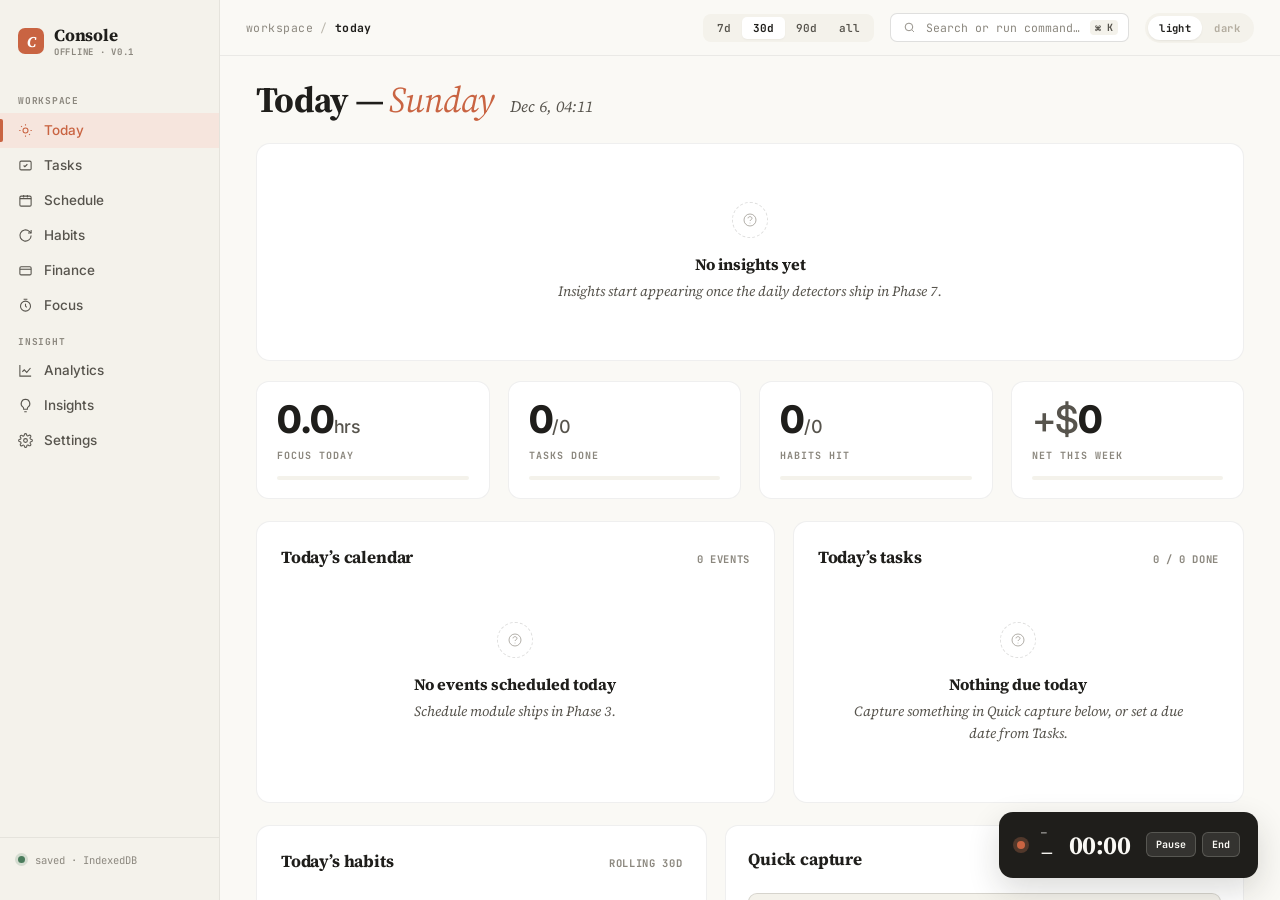
==== index.html @ 4c343591 "Initial commit" ====
<!DOCTYPE html>
<html lang="en" data-theme="light">
<head>
<meta charset="UTF-8" />
<meta name="viewport" content="width=device-width, initial-scale=1.0" />
<title>Console</title>
<link rel="preconnect" href="https://fonts.googleapis.com">
<link rel="preconnect" href="https://fonts.gstatic.com" crossorigin>
<link href="https://fonts.googleapis.com/css2?family=Source+Serif+4:opsz,wght@8..60,400;8..60,500;8..60,700&family=Inter:wght@400;500;600;700;800&family=JetBrains+Mono:wght@500;700&display=swap" rel="stylesheet">
<!-- tokens -> base -> components: fixed load order, source of truth for all styling. See docs/Console_Workflow.md. -->
<link rel="stylesheet" href="css/tokens.css">
<link rel="stylesheet" href="css/base.css">
<link rel="stylesheet" href="css/components.css">
</head>
<body>

<div class="app">

  <!-- ================== SIDEBAR ================== -->
  <!-- Markup reused verbatim from prototypes/console_today_prototype.html, plus data-route
       attributes for the router. Nothing here should be redrawn from description. -->
  <aside class="sidebar">
    <div class="brand">
      <div class="brand-mark">C</div>
      <div>
        <div class="brand-name">Console</div>
        <div class="brand-meta">offline · v0.1</div>
      </div>
    </div>

    <div class="nav-group-label">Workspace</div>
    <div class="nav-item" data-route="today">
      <svg viewBox="0 0 24 24" fill="none" stroke="currentColor"><circle cx="12" cy="12" r="4"/><path d="M12 2v2M12 20v2M4.93 4.93l1.41 1.41M17.66 17.66l1.41 1.41M2 12h2M20 12h2"/></svg>
      Today <span class="nav-count">0</span>
    </div>
    <div class="nav-item" data-route="tasks">
      <svg viewBox="0 0 24 24" fill="none" stroke="currentColor"><rect x="3" y="5" width="18" height="14" rx="2"/><path d="m9 12 2 2 4-4"/></svg>
      Tasks <span class="nav-count">0</span>
    </div>
    <div class="nav-item" data-route="schedule">
      <svg viewBox="0 0 24 24" fill="none" stroke="currentColor"><rect x="3" y="5" width="18" height="16" rx="2"/><path d="M3 9h18M9 3v4M15 3v4"/></svg>
      Schedule <span class="nav-count">0</span>
    </div>
    <div class="nav-item" data-route="habits">
      <svg viewBox="0 0 24 24" fill="none" stroke="currentColor"><path d="M21 12a9 9 0 1 1-3-6.7L21 8"/><path d="M21 3v5h-5"/></svg>
      Habits <span class="nav-count">0</span>
    </div>
    <div class="nav-item" data-route="finance">
      <svg viewBox="0 0 24 24" fill="none" stroke="currentColor"><rect x="3" y="6" width="18" height="13" rx="2"/><path d="M3 10h18"/></svg>
      Finance
    </div>
    <div class="nav-item" data-route="focus">
      <svg viewBox="0 0 24 24" fill="none" stroke="currentColor"><circle cx="12" cy="13" r="8"/><path d="M12 9v4l2 2M9 2h6"/></svg>
      Focus
    </div>

    <div class="nav-group-label">Insight</div>
    <div class="nav-item" data-route="analytics">
      <svg viewBox="0 0 24 24" fill="none" stroke="currentColor"><path d="M3 3v18h18"/><path d="M7 14l3-3 4 4 6-7"/></svg>
      Analytics
    </div>
    <div class="nav-item" data-route="insights">
      <svg viewBox="0 0 24 24" fill="none" stroke="currentColor"><path d="M9 18h6M10 22h4M12 2a7 7 0 0 0-4 12.7c.6.5 1 1.3 1 2.1V18h6v-1.2c0-.8.4-1.6 1-2.1A7 7 0 0 0 12 2z"/></svg>
      Insights <span class="nav-count">0</span>
    </div>
    <div class="nav-item" data-route="settings">
      <svg viewBox="0 0 24 24" fill="none" stroke="currentColor"><circle cx="12" cy="12" r="3"/><path d="M19.4 15a1.6 1.6 0 0 0 .3 1.8l.1.1a2 2 0 1 1-2.8 2.8l-.1-.1a1.6 1.6 0 0 0-1.8-.3 1.6 1.6 0 0 0-1 1.5V21a2 2 0 1 1-4 0v-.1a1.6 1.6 0 0 0-1-1.5 1.6 1.6 0 0 0-1.8.3l-.1.1a2 2 0 1 1-2.8-2.8l.1-.1a1.6 1.6 0 0 0 .3-1.8 1.6 1.6 0 0 0-1.5-1H3a2 2 0 1 1 0-4h.1a1.6 1.6 0 0 0 1.5-1 1.6 1.6 0 0 0-.3-1.8l-.1-.1a2 2 0 1 1 2.8-2.8l.1.1a1.6 1.6 0 0 0 1.8.3h.1a1.6 1.6 0 0 0 1-1.5V3a2 2 0 1 1 4 0v.1a1.6 1.6 0 0 0 1 1.5h.1a1.6 1.6 0 0 0 1.8-.3l.1-.1a2 2 0 1 1 2.8 2.8l-.1.1a1.6 1.6 0 0 0-.3 1.8v.1a1.6 1.6 0 0 0 1.5 1H21a2 2 0 1 1 0 4h-.1a1.6 1.6 0 0 0-1.5 1z"/></svg>
      Settings
    </div>

    <div class="sidebar-footer">
      <span class="ondisk"></span>
      <span>saved · IndexedDB</span>
    </div>
  </aside>

  <!-- ================== MAIN ================== -->
  <main class="main">

    <!-- topbar -->
    <div class="topbar">
      <div class="breadcrumb">
        workspace<span class="sep">/</span><span class="here">today</span>
      </div>
      <div class="topbar-spacer"></div>
      <div class="segmented">
        <button>7d</button>
        <button class="active">30d</button>
        <button>90d</button>
        <button>all</button>
      </div>
      <button class="cmd-trigger">
        <svg viewBox="0 0 24 24" fill="none" stroke="currentColor"><circle cx="11" cy="11" r="7"/><path d="m20 20-3-3"/></svg>
        <span>Search or run command…</span>
        <span class="kbd">⌘ K</span>
      </button>
      <div class="theme-toggle" id="ttoggle">
        <button class="active" data-theme="light">light</button>
        <button data-theme="dark">dark</button>
      </div>
    </div>

    <!-- content: each module's init(container) renders into #app-content -->
    <div class="content">
      <div class="content-inner" id="app-content"></div>
    </div>
  </main>

  <!-- FLOATING ACTIVE TIMER — container always present, hidden until a real focus session
       exists (Phase 6). See phase_1_foundation.md. -->
  <div class="floating-timer" id="floating-timer" hidden>
    <div class="ftindicator"></div>
    <div class="ftcontent">
      <div class="ftmode">—</div>
      <div class="fttitle">—</div>
    </div>
    <div class="fttime">00:00</div>
    <div class="ftctrls">
      <button>Pause</button>
      <button>End</button>
    </div>
  </div>

  <!-- COMMAND PALETTE OVERLAY — not in any prototype (only the static .cmd-trigger button was
       shown); .palette-overlay/.palette markup and behavior built fresh for Phase 1. -->
  <div class="palette-overlay" id="cmd-overlay" hidden>
    <div class="palette">
      <div class="pinput">
        <span class="prompt">›</span>
        <input type="text" id="cmd-input" placeholder="Search or run a command…" autocomplete="off">
      </div>
      <div class="pres" id="cmd-results"></div>
    </div>
  </div>

</div>

<!-- Classic scripts on purpose, not type="module" — ES module graphs are blocked by CORS
     under file:// in several browsers, and "opens from file://" is non-negotiable.
     Load order matters: lib/db first, then modules (which reference Console.lib and
     Console.db at init time, not at parse time, but keeping order consistent avoids surprises),
     then the shell singletons, then app.js last to boot everything. -->
<script src="js/db.js"></script>
<script src="js/lib/format.js"></script>
<script src="js/lib/capture.js"></script>
<script src="js/lib/stub-module.js"></script>
<script src="js/modules/today/index.js"></script>
<script src="js/modules/tasks/index.js"></script>
<script src="js/modules/schedule/index.js"></script>
<script src="js/modules/habits/index.js"></script>
<script src="js/modules/finance/index.js"></script>
<script src="js/modules/focus/index.js"></script>
<script src="js/modules/analytics/index.js"></script>
<script src="js/modules/insights/index.js"></script>
<script src="js/modules/settings/index.js"></script>
<script src="js/theme.js"></script>
<script src="js/router.js"></script>
<script src="js/palette.js"></script>
<script src="js/app.js"></script>
</body>
</html>
---- css/tokens.css ----
/* Console — tokens.css
   Design tokens: color, type. Extracted verbatim from console_design_library_final.html (lines 11-89).
   Source values verified byte-identical (modulo whitespace) across design library + all 5 prototypes. */

  :root {
    --paper: #FAF9F5;
    --paper-2: #F4F2EB;
    --card: #FFFFFF;
    --ink-1: #1F1E1B;
    --ink-2: #57544D;
    --ink-3: #8B877E;
    --ink-4: #BAB6AC;
    --line-1: rgba(31,30,27,0.07);
    --line-2: rgba(31,30,27,0.14);

    --accent: #C96442;
    --accent-dk: #A04E32;
    --accent-lt: #E5947A;
    --accent-soft: #F6E5DD;
    --accent-line: rgba(201,100,66,0.30);

    --accent-l1: rgba(201,100,66,0.20);
    --accent-l2: rgba(201,100,66,0.42);
    --accent-l3: rgba(201,100,66,0.68);
    --accent-l4: rgba(201,100,66,0.95);

    --teal: #4A7C5C;
    --teal-soft: #E1ECE3;
    --blue: #4A6FA5;
    --blue-soft: #DEE7F4;
    --amber: #B5740A;
    --amber-soft: #F8EBCC;
    --plum: #7A5C8C;
    --plum-soft: #EBE0F1;
    --rose: #B14D6B;
    --rose-soft: #F4DDE3;

    --success: #4A7C5C;
    --warning: #B5740A;
    --danger: #B14D3F;

    --display: 'Source Serif 4', Georgia, serif;
    --body: 'Inter', -apple-system, sans-serif;
    --mono: 'JetBrains Mono', monospace;
  }

  [data-theme="dark"] {
    --paper: #1A1714;
    --paper-2: #221E1A;
    --card: #25201C;
    --ink-1: #F2EDE3;
    --ink-2: #B3AC9F;
    --ink-3: #807A6F;
    --ink-4: #524C44;
    --line-1: rgba(242,237,227,0.06);
    --line-2: rgba(242,237,227,0.14);

    --accent: #E8825E;
    --accent-dk: #C96442;
    --accent-lt: #F4A98F;
    --accent-soft: rgba(232,130,94,0.14);
    --accent-line: rgba(232,130,94,0.32);

    --accent-l1: rgba(232,130,94,0.18);
    --accent-l2: rgba(232,130,94,0.38);
    --accent-l3: rgba(232,130,94,0.62);
    --accent-l4: rgba(232,130,94,0.92);

    --teal: #6FAE85;
    --teal-soft: rgba(111,174,133,0.14);
    --blue: #7A99CD;
    --blue-soft: rgba(122,153,205,0.14);
    --amber: #DC9430;
    --amber-soft: rgba(220,148,48,0.14);
    --plum: #A488B5;
    --plum-soft: rgba(164,136,181,0.14);
    --rose: #D17D95;
    --rose-soft: rgba(209,125,149,0.14);

    --success: #6FAE85;
    --warning: #DC9430;
    --danger: #D17D70;
  }
---- css/base.css ----
/* Console — base.css
   App shell chrome: reset, sidebar, topbar, content scroll region, floating timer, scrollbar.
   Extracted verbatim from console_today_prototype.html (Phase 1 / Foundation + Today dashboard prototype).
   Phase 2 (Tasks) checked whether the "page-head-row + view-tabs-row + metrics-row" header pattern
   flagged as unextracted after Phase 1 is actually shared, rather than assuming (the exact mistake
   this file's own history warns against — see Console_Workflow.md). Grepped all four prototypes
   that use it (Tasks/Schedule/Habits/Finance):
     - .page-head-row / .view-tabs-row / .metrics-row: present and equivalent in Tasks/Schedule/
       Habits (Tasks has one harmless extra `max-width: 100%` — a no-op, dropped here). Finance's
       prototype doesn't use this header pattern at all (different page-head treatment) — not
       extracted from it.
     - .kbd-hints: byte-identical across all FOUR (Tasks/Schedule/Habits/Finance). Genuinely shared.
     - .twopane-row: only in Tasks and Habits, NOT in Schedule or Finance — those two modules use a
       different content layout (calendar grid / panel layout, presumably). Extracted here anyway
       since it's still shared by 2 of 4 and is a generic layout primitive, not module-specific
       content — but don't assume Schedule/Finance will use it without checking their prototypes
       when their phases start. */

  /* RESET */
  * { box-sizing: border-box; margin: 0; padding: 0; }
  html, body { height: 100%; overflow: hidden; overflow: clip; scrollbar-width: none; }
  /* Belt-and-suspenders for the line above: every scrollable region in the app (`.content`,
     `.pane-body`, `.view-tabs-inner`) owns its own scroll, so the document itself should never
     scroll. `overflow: hidden` on body alone relies on the browser propagating it to the viewport,
     which isn't reliable across all Chromium builds/zoom levels — seen as a stray native scrollbar
     (just its up/down arrow buttons, no visible track) pinned to the top-right of the window.
     Fix has 3 layers now (first pass only had #2, and only on `html` — still leaked in Phase 2
     browser verification): 1) `overflow: clip` on html/body — unlike `hidden`, `clip` never
     establishes a scroll container in the first place, so there's nothing for the browser to draw
     a scrollbar for, even as a quirk. 2) `::-webkit-scrollbar { display: none }` on BOTH html and
     body (Chromium/WebKit belt-and-suspenders). 3) `scrollbar-width: none` on both (Firefox has no
     webkit pseudo-element, needs its own property or this leak reappears there). */
  html::-webkit-scrollbar, body::-webkit-scrollbar { display: none; }
  body {
    background: var(--paper);
    color: var(--ink-1);
    font-family: var(--body);
    font-size: 14.5px;
    line-height: 1.55;
    -webkit-font-smoothing: antialiased;
    transition: background 0.2s, color 0.2s;
    overflow: hidden;
    overflow: clip;
    scrollbar-width: none;
  }

  /* APP GRID */
  .app { display: grid; grid-template-columns: 220px 1fr; height: 100vh; }

  /* ============ SIDEBAR ============ */
  .sidebar { background: var(--paper-2); border-right: 1px solid var(--line-1); display: flex; flex-direction: column; padding: 18px 0; }
  .brand { padding: 4px 18px 22px; display: flex; align-items: center; gap: 10px; }
  .brand-mark { width: 26px; height: 26px; border-radius: 7px; background: var(--accent); display: grid; place-items: center; color: white; font-family: var(--display); font-style: italic; font-weight: 700; font-size: 15px; }
  .brand-name { font-family: var(--display); font-weight: 700; font-size: 17px; letter-spacing: -0.01em; }
  .brand-meta { font-family: var(--mono); font-size: 9px; text-transform: uppercase; letter-spacing: 0.08em; color: var(--ink-3); font-weight: 700; margin-top: -2px; }

  .nav-group-label { font-family: var(--mono); font-size: 9.5px; text-transform: uppercase; letter-spacing: 0.08em; color: var(--ink-3); font-weight: 700; padding: 12px 18px 4px; }
  .nav-item { display: flex; align-items: center; gap: 11px; padding: 7px 18px; cursor: pointer; color: var(--ink-2); font-size: 13.5px; font-weight: 500; position: relative; }
  .nav-item:hover { color: var(--ink-1); background: var(--line-1); }
  .nav-item.active { color: var(--accent); background: var(--accent-soft); }
  .nav-item.active::before { content: ""; position: absolute; left: 0; top: 6px; bottom: 6px; width: 3px; background: var(--accent); border-radius: 0 2px 2px 0; }
  .nav-item svg { width: 15px; height: 15px; stroke-width: 1.7; flex-shrink: 0; }
  .nav-item .nav-count { margin-left: auto; font-family: var(--mono); font-size: 10px; color: var(--ink-3); font-weight: 700; }
  .nav-item.active .nav-count { color: var(--accent); }

  .sidebar-footer { margin-top: auto; padding: 14px 18px; display: flex; align-items: center; gap: 10px; font-family: var(--mono); font-size: 10.5px; color: var(--ink-3); border-top: 1px solid var(--line-1); }
  .sidebar-footer .ondisk { width: 7px; height: 7px; border-radius: 50%; background: var(--success); box-shadow: 0 0 0 3px rgba(74,124,92,0.18); }

  /* ============ TOPBAR + MAIN ============ */
  .main { display: flex; flex-direction: column; overflow: hidden; }
  .topbar { height: 56px; border-bottom: 1px solid var(--line-1); display: flex; align-items: center; padding: 0 26px; gap: 16px; flex-shrink: 0; }
  .breadcrumb { font-family: var(--mono); font-size: 11.5px; color: var(--ink-3); letter-spacing: 0.04em; }
  .breadcrumb .sep { color: var(--ink-4); margin: 0 7px; }
  .breadcrumb .here { color: var(--ink-1); font-weight: 700; }
  .topbar-spacer { flex: 1; }

  .segmented { display: inline-flex; background: var(--paper-2); border-radius: 8px; padding: 3px; }
  .segmented button { background: transparent; border: none; padding: 4px 11px; font-family: var(--mono); font-size: 11px; color: var(--ink-2); cursor: pointer; border-radius: 5px; font-weight: 600; }
  .segmented button.active { background: var(--card); color: var(--ink-1); font-weight: 700; box-shadow: 0 1px 2px rgba(0,0,0,0.04); }

  .cmd-trigger { display: flex; align-items: center; gap: 10px; padding: 6px 10px 6px 12px; border: 1px solid var(--line-2); border-radius: 7px; font-family: var(--mono); font-size: 11.5px; color: var(--ink-3); cursor: pointer; background: var(--card); min-width: 230px; }
  .cmd-trigger:hover { border-color: var(--ink-3); }
  .cmd-trigger .kbd { background: var(--paper-2); padding: 1px 5px; border-radius: 4px; font-size: 10px; color: var(--ink-2); font-weight: 700; margin-left: auto; }
  .cmd-trigger svg { width: 13px; height: 13px; stroke-width: 1.7; color: var(--ink-3); }

  .theme-toggle { display: inline-flex; gap: 1px; background: var(--paper-2); padding: 3px; border-radius: 999px; }
  .theme-toggle button { background: transparent; border: none; padding: 5px 11px; font-family: var(--mono); font-size: 10.5px; color: var(--ink-2); cursor: pointer; border-radius: 999px; font-weight: 700; text-transform: lowercase; letter-spacing: 0.04em; }
  .theme-toggle button.active { background: var(--card); color: var(--ink-1); box-shadow: 0 1px 2px rgba(0,0,0,0.06); }

  /* ============ CONTENT SCROLL ============ */
  .content { flex: 1; overflow-y: auto; padding: 26px 36px 100px; }
  .content-inner { max-width: 1180px; margin: 0 auto; }

  /* ============ FLOATING TIMER ============ */
  @keyframes pulse { 0%, 100% { opacity: 1; } 50% { opacity: 0.5; } }
  .floating-timer { position: fixed; bottom: 22px; right: 22px; background: var(--ink-1); color: var(--paper); border-radius: 14px; padding: 14px 18px; box-shadow: 0 12px 32px rgba(31,30,27,0.16); display: flex; align-items: center; gap: 16px; z-index: 100; }
  [data-theme="dark"] .floating-timer { background: var(--card); border: 1px solid var(--line-2); box-shadow: 0 12px 32px rgba(0,0,0,0.4); color: var(--ink-1); }
  .floating-timer .ftindicator { width: 8px; height: 8px; background: var(--accent); border-radius: 50%; box-shadow: 0 0 0 4px rgba(232,130,94,0.25); animation: pulse 1.8s infinite; }
  .floating-timer .ftcontent .ftmode { font-family: var(--mono); font-size: 9.5px; text-transform: uppercase; letter-spacing: 0.08em; opacity: 0.65; font-weight: 700; }
  .floating-timer .ftcontent .fttitle { font-family: var(--display); font-weight: 700; font-size: 14px; margin-top: 2px; }
  .floating-timer .fttime { font-family: var(--display); font-weight: 700; font-size: 26px; font-variant-numeric: tabular-nums; letter-spacing: -0.02em; line-height: 1; }
  .floating-timer .ftctrls { display: flex; gap: 6px; }
  .floating-timer .ftctrls button { background: rgba(244,242,235,0.10); border: 1px solid rgba(244,242,235,0.18); color: inherit; padding: 5px 9px; border-radius: 6px; cursor: pointer; font-family: var(--mono); font-size: 10px; font-weight: 700; }
  [data-theme="dark"] .floating-timer .ftctrls button { background: var(--paper-2); border-color: var(--line-2); }
  .floating-timer .ftctrls button:hover { background: rgba(244,242,235,0.18); }

  /* ============ SCROLLBAR ============ */
  .content::-webkit-scrollbar { width: 10px; }
  .content::-webkit-scrollbar-track { background: transparent; }
  .content::-webkit-scrollbar-thumb { background: var(--line-2); border-radius: 5px; border: 2px solid var(--paper); }
  .content::-webkit-scrollbar-thumb:hover { background: var(--ink-4); }

  /* RESPONSIVE SHELL */
  @media (max-width: 720px) {
    .app { grid-template-columns: 1fr; }
    .sidebar { display: none; }
  }

  /* ============ TABBED MODULE LAYOUT (Phase 2) ============
     Today's dashboard renders inside .content/.content-inner (padding + max-width centering owned
     by the shell) and the whole region scrolls as one tall page. Tasks/Schedule/Habits/Finance
     instead bring their own full-bleed row structure — each of page-head-row/view-tabs-row/
     metrics-row/twopane-row centers itself to 1180px and owns its own horizontal padding, and only
     .twopane-row's inner .pane-body scrolls (everything else — tabs, metrics, capture bar — stays
     fixed while the list/detail pane scrolls internally). Nesting that inside the already-padded,
     already-scrolling .content/.content-inner would double the padding/max-width and produce two
     nested scrollbars. Rather than restructure index.html per module, router.js toggles a `.flush`
     class on both elements when the active module declares `layout: 'flush'` (see router.js and
     js/modules/tasks/index.js). Today and every stub module leave `layout` unset, so this never
     applies to them — zero risk to the already-verified Phase 1 rendering path. */
  .content.flush { padding: 0; overflow: hidden; display: flex; flex-direction: column; }
  .content.flush .content-inner { max-width: none; margin: 0; display: flex; flex-direction: column; flex: 1; min-height: 0; }

  /* ============ PAGE HEAD ROW (Tasks/Schedule/Habits) ============ */
  .page-head-row { padding: 22px 36px 0; }
  .page-head-row .inner { max-width: 1180px; margin: 0 auto; display: flex; align-items: baseline; gap: 16px; }
  .page-sub { font-family: var(--display); font-style: italic; font-size: 14px; color: var(--ink-2); }
  .page-actions { margin-left: auto; display: flex; gap: 8px; }
  .btn-mini { background: var(--card); border: 1px solid var(--line-2); padding: 6px 12px; border-radius: 7px; font-family: var(--mono); font-size: 11px; font-weight: 700; text-transform: uppercase; letter-spacing: 0.04em; color: var(--ink-2); cursor: pointer; display: inline-flex; align-items: center; gap: 5px; }
  .btn-mini:hover { background: var(--paper-2); color: var(--ink-1); }
  .btn-mini.primary { background: var(--accent); border-color: var(--accent); color: white; }
  .btn-mini.primary:hover { background: var(--accent-dk); }
  .btn-mini svg { width: 12px; height: 12px; stroke-width: 2; }

  /* ============ VIEW TABS ROW (Tasks/Schedule/Habits) ============ */
  .view-tabs-row { padding: 18px 36px 0; }
  .view-tabs-inner { max-width: 1180px; margin: 0 auto; border-bottom: 1px solid var(--line-1); display: flex; gap: 0; overflow-x: auto; }
  .vtab { padding: 10px 14px; font-family: var(--mono); font-size: 11.5px; color: var(--ink-3); cursor: pointer; border-bottom: 2px solid transparent; margin-bottom: -1px; font-weight: 700; letter-spacing: 0.04em; text-transform: lowercase; white-space: nowrap; display: inline-flex; align-items: center; gap: 6px; }
  .vtab:hover { color: var(--ink-2); }
  .vtab.active { color: var(--accent); border-bottom-color: var(--accent); }
  .vtab .vcount { font-size: 10px; color: var(--ink-3); background: var(--paper-2); padding: 1px 6px; border-radius: 999px; font-weight: 700; }
  .vtab.active .vcount { color: var(--accent); background: var(--accent-soft); }
  .vtab-spacer { flex: 1; }
  .vtab-extra { display: inline-flex; align-items: center; gap: 8px; padding: 8px 0; }

  /* ============ METRICS ROW (Tasks/Schedule/Habits) ============ */
  .metrics-row { padding: 18px 36px 0; }
  .metrics-inner { max-width: 1180px; margin: 0 auto; display: grid; grid-template-columns: repeat(4, 1fr); gap: 14px; }
  .metric { background: var(--card); border: 1px solid var(--line-1); border-radius: 11px; padding: 12px 16px; }
  .metric .mnum { font-family: var(--body); font-weight: 800; font-size: 24px; letter-spacing: -0.03em; line-height: 1; font-variant-numeric: tabular-nums; }
  .metric .mnum .munit { font-size: 13px; color: var(--ink-2); font-weight: 500; margin-left: 2px; }
  .metric .mlbl { font-family: var(--mono); font-size: 9.5px; color: var(--ink-3); text-transform: uppercase; letter-spacing: 0.08em; font-weight: 700; margin-top: 6px; display: flex; align-items: center; justify-content: space-between; }
  .metric .mtrend { font-size: 9.5px; color: var(--success); font-weight: 700; }
  .metric .mtrend.warn { color: var(--amber); }
  .metric .mtrend.down { color: var(--ink-3); }

  /* ============ TWO-PANE ROW (Tasks/Habits — not Schedule/Finance, checked, see note above) ============ */
  .twopane-row { padding: 18px 36px 70px; flex: 1; overflow: hidden; min-height: 0; }
  .twopane-inner { max-width: 1180px; margin: 0 auto; display: grid; grid-template-columns: 1.4fr 1fr; gap: 18px; height: 100%; }
  .pane { background: var(--card); border: 1px solid var(--line-1); border-radius: 13px; overflow: hidden; display: flex; flex-direction: column; }
  .pane-head { display: flex; align-items: center; gap: 10px; padding: 12px 18px; border-bottom: 1px solid var(--line-1); flex-shrink: 0; }
  .pane-title { font-family: var(--display); font-weight: 700; font-size: 14px; }
  .pane-meta { font-family: var(--mono); font-size: 10.5px; color: var(--ink-3); margin-left: auto; }
  .pane-body { flex: 1; overflow-y: auto; }
  .pane-body::-webkit-scrollbar { width: 9px; height: 9px; }
  .pane-body::-webkit-scrollbar-track { background: transparent; }
  .pane-body::-webkit-scrollbar-thumb { background: var(--line-2); border-radius: 5px; }
  .pane-body::-webkit-scrollbar-thumb:hover { background: var(--ink-4); }

  /* ============ KEYBOARD HINTS BAR (Tasks/Schedule/Habits/Finance — byte-identical in all 4) ============ */
  .kbd-hints { position: fixed; bottom: 0; left: 220px; right: 0; height: 32px; background: var(--paper-2); border-top: 1px solid var(--line-1); display: flex; align-items: center; padding: 0 24px; gap: 18px; font-family: var(--mono); font-size: 10.5px; color: var(--ink-3); z-index: 50; }
  .kbd-hints .khint { display: inline-flex; align-items: center; gap: 5px; }
  .kbd-hints .khint .kbd { background: var(--card); border: 1px solid var(--line-2); padding: 1px 6px; border-radius: 4px; font-size: 10px; color: var(--ink-2); font-weight: 700; }
  .kbd-hints .khint .klbl { color: var(--ink-2); }

  @media (max-width: 1024px) {
    .metrics-inner { grid-template-columns: repeat(2, 1fr); }
    .twopane-inner { grid-template-columns: 1fr; }
  }
---- css/components.css ----
/* Console — components.css
   Every reusable component. Extracted verbatim in two passes:
   1) console_design_library_final.html lines 201-553 (canonical component library)
   2) console_today_prototype.html Today-dashboard-specific components not in the library
      (insight card, hero stats strip, two-col grid, calendar/task/habit lists, quick capture,
      upcoming week, money snapshot, waiting-for, suggested focus, non-tabbed page head).
   Missing a component during a later phase? Add it here — never inline. */

  /* ============================================================
     FROM DESIGN LIBRARY
     ============================================================ */
  /* CARDS */
  .card { background: var(--card); border: 1px solid var(--line-1); border-radius: 14px; padding: 22px 24px; }
  .card-l { border-radius: 16px; padding: 26px 28px; }
  .card.accent-top { border-top: 4px solid var(--accent); }
  .card.accent-top.teal { border-top-color: var(--teal); }
  .card.accent-top.blue { border-top-color: var(--blue); }
  .card.accent-top.amber { border-top-color: var(--amber); }
  .card.accent-top.plum { border-top-color: var(--plum); }
  .card.accent-top.rose { border-top-color: var(--rose); }
  .card-inverted { background: var(--ink-1); color: var(--paper); border: none; }
  [data-theme="dark"] .card-inverted { background: var(--paper-2); color: var(--ink-1); }
  /* card-head/title/sub: from Today prototype, not in the design library's card demo.
     NOTE: Today's own .card use 13px radius / 20px 22px padding, slightly under this file's
     14px / 22px 24px (design library "final" values). Using the design library's values here
     as canonical for the rebuild; if a screen must match the old Today prototype pixel-for-pixel,
     flag it — don't silently patch just this one card back to the old numbers. */
  .card .card-head { display: flex; align-items: baseline; justify-content: space-between; margin-bottom: 16px; }
  .card .card-title { font-family: var(--display); font-weight: 700; font-size: 17px; letter-spacing: -0.01em; }
  .card .card-sub { font-family: var(--mono); font-size: 10.5px; color: var(--ink-3); text-transform: uppercase; letter-spacing: 0.06em; font-weight: 700; }

  /* HERO STAT (Inter 800) */
  .hero-stat-block { display: flex; gap: 40px; flex-wrap: wrap; }
  .hero-stat .num {
    font-family: var(--body);
    font-weight: 800;
    font-size: 52px;
    line-height: 1;
    letter-spacing: -0.035em;
    color: var(--ink-1);
    font-variant-numeric: tabular-nums;
  }
  .hero-stat .num .dollar { color: var(--ink-2); font-weight: 500; }
  .hero-stat .lbl-row { margin-top: 10px; display: flex; align-items: center; gap: 10px; }
  .hero-stat .lbl { font-family: var(--mono); font-size: 10.5px; color: var(--ink-3); letter-spacing: 0.12em; text-transform: uppercase; font-weight: 700; }
  .hero-stat .delta { font-family: var(--body); font-size: 12px; color: var(--accent); font-weight: 600; display: inline-flex; align-items: center; gap: 2px; }
  .hero-stat .delta .arr { font-weight: 700; font-size: 10px; }

  /* ANNOTATED STAT (serif italic) */
  .annot-stat { background: var(--card); border: 1px solid var(--line-1); border-radius: 12px; padding: 18px 20px; }
  .annot-stat .label { font-family: var(--mono); font-size: 10.5px; color: var(--ink-3); text-transform: uppercase; letter-spacing: 0.06em; margin-bottom: 8px; font-weight: 700; }
  .annot-stat .val { font-family: var(--display); font-weight: 700; font-size: 36px; line-height: 1; letter-spacing: -0.02em; }
  .annot-stat .val .unit { font-family: var(--body); font-size: 16px; color: var(--ink-3); font-weight: 500; margin-left: 4px; }
  .annot-stat .annot { font-family: var(--display); font-style: italic; font-size: 13.5px; color: var(--ink-2); margin-top: 8px; line-height: 1.4; }
  .annot-stat .annot .pos { color: var(--success); font-style: normal; font-weight: 600; }
  .annot-stat .annot .neg { color: var(--warning); font-style: normal; font-weight: 600; }

  /* BUTTONS */
  .btn { display: inline-flex; align-items: center; gap: 7px; font-family: var(--body); font-size: 14px; font-weight: 500; padding: 8px 16px; border-radius: 9px; border: 1px solid transparent; cursor: pointer; background: transparent; transition: background 0.15s, border-color 0.15s; }
  .btn.primary { background: var(--ink-1); color: var(--paper); }
  .btn.primary:hover { background: var(--ink-2); }
  .btn.accent { background: var(--accent); color: white; }
  .btn.accent:hover { background: var(--accent-dk); }
  .btn.secondary { background: var(--card); border-color: var(--line-2); color: var(--ink-1); }
  .btn.secondary:hover { background: var(--paper-2); }
  .btn.ghost { color: var(--ink-1); }
  .btn.ghost:hover { background: var(--paper-2); }
  .btn.danger { background: transparent; color: var(--danger); border-color: rgba(177,77,63,0.30); }
  .btn.danger:hover { background: rgba(177,77,63,0.06); }
  .btn.sm { padding: 5px 11px; font-size: 12.5px; border-radius: 7px; }
  .btn.lg { padding: 11px 22px; font-size: 15px; border-radius: 10px; }
  .icon-btn { width: 32px; height: 32px; padding: 0; border-radius: 8px; display: grid; place-items: center; background: transparent; border: 1px solid var(--line-2); color: var(--ink-2); cursor: pointer; }
  .icon-btn:hover { background: var(--paper-2); color: var(--ink-1); }
  .icon-btn svg { width: 16px; height: 16px; stroke-width: 1.7; }

  /* FORM CONTROLS */
  .input { background: var(--card); border: 1px solid var(--line-2); border-radius: 8px; padding: 8px 12px; font-family: var(--body); font-size: 14px; color: var(--ink-1); outline: none; transition: border-color 0.15s, box-shadow 0.15s; width: 100%; }
  .input:focus { border-color: var(--accent); box-shadow: 0 0 0 3px var(--accent-soft); }
  .input::placeholder { color: var(--ink-3); }
  textarea.input { resize: vertical; min-height: 70px; font-family: var(--body); }

  .toggle { position: relative; display: inline-block; width: 38px; height: 22px; }
  .toggle input { display: none; }
  .toggle .track { position: absolute; inset: 0; background: var(--line-2); border-radius: 12px; transition: background 0.18s; }
  .toggle .thumb { position: absolute; top: 2px; left: 2px; width: 18px; height: 18px; background: white; border-radius: 50%; transition: transform 0.18s; box-shadow: 0 1px 2px rgba(0,0,0,0.15); }
  .toggle input:checked + .track { background: var(--accent); }
  .toggle input:checked + .track + .thumb { transform: translateX(16px); }

  .slider { -webkit-appearance: none; appearance: none; width: 220px; height: 4px; background: var(--line-2); border-radius: 2px; outline: none; }
  .slider::-webkit-slider-thumb { -webkit-appearance: none; width: 16px; height: 16px; border-radius: 50%; background: var(--accent); cursor: pointer; }
  .slider::-moz-range-thumb { width: 16px; height: 16px; border-radius: 50%; background: var(--accent); cursor: pointer; border: none; }

  .check, .radio { width: 18px; height: 18px; border: 1.5px solid var(--line-2); border-radius: 5px; display: inline-grid; place-items: center; cursor: pointer; background: var(--card); }
  .radio { border-radius: 50%; }
  .check.checked { background: var(--accent); border-color: var(--accent); }
  .check.checked::after { content: ""; width: 9px; height: 5px; border-left: 1.5px solid white; border-bottom: 1.5px solid white; transform: rotate(-45deg); margin-top: -3px; }
  .radio.checked { border-color: var(--accent); }
  .radio.checked::after { content: ""; width: 8px; height: 8px; background: var(--accent); border-radius: 50%; }

  /* PILL SEGMENTED CONTROL */
  .pill-segment { display: inline-flex; gap: 6px; }
  .pill-segment button { background: transparent; border: 1px solid var(--line-2); color: var(--ink-2); padding: 8px 18px; border-radius: 999px; font-family: var(--body); font-size: 12px; font-weight: 700; letter-spacing: 0.08em; text-transform: uppercase; cursor: pointer; transition: background 0.15s, color 0.15s, border-color 0.15s; }
  .pill-segment button:hover { border-color: var(--ink-3); color: var(--ink-1); }
  .pill-segment button.active { background: transparent; border-color: var(--accent); color: var(--accent); box-shadow: 0 0 0 1px var(--accent) inset; }

  /* SEGMENTED (smaller, tabbed) — DROPPED HERE ON PURPOSE.
     The design library's generic .segmented (9px radius/13px padding/12px font) conflicts with
     the topbar .segmented actually shipped in every prototype (8px radius/11px padding/11px font,
     defined in base.css). base.css loads before this file, so keeping both would let this
     lower-fidelity version silently win the cascade. base.css's version is canonical — do not
     redefine .segmented here. */

  /* PILLS / BADGES */
  .pill { display: inline-flex; align-items: center; gap: 4px; font-family: var(--mono); font-size: 11px; font-weight: 700; padding: 4px 10px; border-radius: 999px; letter-spacing: 0.02em; }
  .pill.neutral { background: var(--paper-2); color: var(--ink-2); }
  .pill.accent { background: var(--accent-soft); color: var(--accent-dk); }
  .pill.teal { background: var(--teal-soft); color: var(--teal); }
  .pill.blue { background: var(--blue-soft); color: var(--blue); }
  .pill.amber { background: var(--amber-soft); color: var(--amber); }
  .pill.plum { background: var(--plum-soft); color: var(--plum); }
  .pill.success { background: var(--teal-soft); color: var(--teal); }
  .pill.warn { background: var(--amber-soft); color: var(--amber); }
  .pill.danger { background: var(--rose-soft); color: var(--danger); }
  .pill .dot { width: 6px; height: 6px; border-radius: 50%; background: currentColor; opacity: 0.8; }

  .priority { display: inline-flex; gap: 2px; align-items: center; }
  .priority .b { width: 3px; height: 12px; background: var(--line-2); border-radius: 1px; }
  .priority.high .b:nth-child(-n+3) { background: var(--accent); }
  .priority.med .b:nth-child(-n+2) { background: var(--amber); }
  .priority.low .b:nth-child(1) { background: var(--ink-3); }

  .status-dot { display: inline-block; width: 8px; height: 8px; border-radius: 50%; background: var(--ink-3); margin-right: 6px; vertical-align: 1px; }
  .status-dot.live { background: var(--success); box-shadow: 0 0 0 3px rgba(74,124,92,0.18); }
  .status-dot.warn { background: var(--warning); }
  .status-dot.err { background: var(--danger); }

  .chip { display: inline-flex; align-items: center; gap: 5px; background: var(--paper-2); border: 1px solid var(--line-1); padding: 4px 9px 4px 10px; border-radius: 6px; font-family: var(--mono); font-size: 11.5px; color: var(--ink-2); }
  .chip .close { width: 14px; height: 14px; border-radius: 3px; display: grid; place-items: center; cursor: pointer; color: var(--ink-3); }
  .chip .close:hover { background: rgba(31,30,27,0.08); color: var(--ink-1); }
  .chip.context { color: var(--blue); background: var(--blue-soft); border-color: var(--blue-soft); }
  .chip.project { color: var(--plum); background: var(--plum-soft); border-color: var(--plum-soft); }
  .chip.kbd { background: var(--card); border: 1px solid var(--line-2); padding: 1px 6px; color: var(--ink-2); font-family: var(--mono); font-size: 10.5px; border-radius: 4px; box-shadow: 0 1px 0 var(--line-2); }

  /* CALLOUTS */
  .callout { border-radius: 11px; padding: 16px 20px; border-left: 3px solid; }
  .callout.insight { background: var(--accent-soft); border-left-color: var(--accent); }
  .callout.info { background: var(--blue-soft); border-left-color: var(--blue); }
  .callout.success { background: var(--teal-soft); border-left-color: var(--teal); }
  .callout.warn { background: var(--amber-soft); border-left-color: var(--amber); }
  .callout.danger { background: var(--rose-soft); border-left-color: var(--danger); }
  .callout .label { font-family: var(--mono); font-size: 10.5px; text-transform: uppercase; letter-spacing: 0.06em; font-weight: 700; margin-bottom: 6px; display: flex; justify-content: space-between; }
  .callout.insight .label { color: var(--accent-dk); }
  .callout.info .label { color: var(--blue); }
  .callout.success .label { color: var(--teal); }
  .callout.warn .label { color: var(--amber); }
  .callout.danger .label { color: var(--danger); }
  .callout .ctext { font-size: 14.5px; line-height: 1.5; }
  .callout .ctext strong { font-weight: 600; }

  /* PROGRESS */
  .pbar { height: 8px; background: var(--paper-2); border-radius: 4px; overflow: hidden; }
  .pbar .fill { height: 100%; background: var(--accent); border-radius: 4px; }
  .pbar.lg { height: 12px; border-radius: 6px; }
  .pbar.sm { height: 5px; border-radius: 3px; }
  .pbar.teal .fill { background: var(--teal); }
  .pbar.blue .fill { background: var(--blue); }
  .pbar.amber .fill { background: var(--amber); }
  .pbar.gradient .fill {
    background: linear-gradient(90deg, var(--accent-lt), var(--accent), var(--accent-dk));
  }
  .pbar.segmented { display: flex; gap: 2px; background: transparent; }
  .pbar.segmented .seg { flex: 1; height: 8px; background: var(--paper-2); border-radius: 2px; }
  .pbar.segmented .seg.on { background: var(--accent); }
  .pbar.stacked { display: flex; }
  .pbar.stacked .seg { height: 100%; }
  .pbar.stacked .seg.s1 { background: var(--accent); }
  .pbar.stacked .seg.s2 { background: var(--teal); }
  .pbar.stacked .seg.s3 { background: var(--amber); }
  .pbar.stacked .seg.s4 { background: var(--plum); }

  .ring { --pct: 70; width: 80px; height: 80px; border-radius: 50%; background: conic-gradient(var(--accent) calc(var(--pct) * 1%), var(--paper-2) 0); position: relative; }
  .ring::after { content: ""; position: absolute; inset: 7px; background: var(--card); border-radius: 50%; }
  .ring .ring-val { position: absolute; inset: 0; display: grid; place-items: center; font-family: var(--display); font-weight: 700; font-size: 19px; z-index: 1; letter-spacing: -0.01em; }
  .ring.teal { background: conic-gradient(var(--teal) calc(var(--pct) * 1%), var(--paper-2) 0); }
  .ring.blue { background: conic-gradient(var(--blue) calc(var(--pct) * 1%), var(--paper-2) 0); }
  .ring.sm { width: 48px; height: 48px; }
  .ring.sm::after { inset: 5px; }
  .ring.sm .ring-val { font-size: 12px; }
  .ring.lg { width: 140px; height: 140px; }
  .ring.lg::after { inset: 12px; }
  .ring.lg .ring-val { font-size: 30px; }

  /* TABS / BREADCRUMB */
  .tabs { display: flex; gap: 26px; border-bottom: 1px solid var(--line-1); }
  .tab { padding: 11px 0; font-family: var(--mono); font-size: 12px; color: var(--ink-3); cursor: pointer; border-bottom: 2px solid transparent; margin-bottom: -1px; text-transform: lowercase; letter-spacing: 0.04em; font-weight: 700; }
  .tab:hover { color: var(--ink-2); }
  .tab.active { color: var(--ink-1); border-bottom-color: var(--accent); }
  /* .breadcrumb dropped here on purpose — the topbar's .breadcrumb (base.css) is canonical and
     loads first; this design-library variant (12px vs 11.5px, plus an unused `a` selector) would
     otherwise win the cascade since this file loads after base.css. Add breadcrumb `a` link
     styling to base.css directly if a future screen needs it, don't reintroduce it here. */

  /* LIST ROWS */
  .row-list { background: var(--card); border: 1px solid var(--line-1); border-radius: 12px; overflow: hidden; }
  .list-row { display: grid; align-items: center; padding: 12px 16px; border-bottom: 1px solid var(--line-1); gap: 14px; }
  .list-row:last-child { border-bottom: none; }
  .list-row.task { grid-template-columns: 18px 1fr auto auto auto; }
  .list-row.event { grid-template-columns: 64px 1fr auto auto; }
  .list-row.txn { grid-template-columns: 1fr 110px 110px auto; }
  .list-row.habit { grid-template-columns: 1fr 120px auto auto; }
  .list-row:hover { background: var(--paper); }
  .list-row .ti { font-weight: 500; }
  .list-row .ti.done { color: var(--ink-3); text-decoration: line-through; }
  .list-row .meta { font-family: var(--mono); font-size: 11.5px; color: var(--ink-3); }
  .list-row .num-mono { font-family: var(--mono); font-weight: 700; font-size: 14px; font-variant-numeric: tabular-nums; }
  .list-row .num-mono.pos { color: var(--success); }
  .list-row .num-mono.neg { color: var(--danger); }
  .event-time { font-family: var(--mono); font-size: 12px; color: var(--ink-2); }
  .event-time strong { color: var(--ink-1); font-size: 13px; }

  /* SPARKLINE SHOWCASE */
  .spark-grid { display: grid; grid-template-columns: 1fr 1fr; gap: 14px; }
  .spark-item { background: var(--paper-2); border: 1px solid var(--line-1); border-radius: 12px; padding: 14px 16px; }
  .spark-name { font-family: var(--mono); font-size: 10px; text-transform: uppercase; letter-spacing: 0.06em; color: var(--ink-3); font-weight: 700; margin-bottom: 3px; }
  .spark-desc { font-family: var(--display); font-style: italic; color: var(--ink-2); font-size: 13px; margin-bottom: 12px; line-height: 1.35; }
  .spark-row { display: flex; gap: 22px; align-items: center; flex-wrap: wrap; }
  .spark-row .spark-ex { display: flex; align-items: center; gap: 9px; }
  .spark-row svg.spark-svg { display: block; flex-shrink: 0; }
  .spark-row .spark-val { font-family: var(--mono); font-size: 12px; font-weight: 700; color: var(--ink-1); font-variant-numeric: tabular-nums; }
  .spark-row .spark-delta { font-family: var(--mono); font-size: 10px; font-weight: 700; margin-left: -4px; }
  .spark-row .spark-delta.up { color: var(--accent); }
  .spark-row .spark-delta.down { color: var(--ink-3); }

  /* BAR VARIANTS */
  .bar-variants { display: grid; grid-template-columns: 1fr 1fr 1fr; gap: 14px; }
  .bar-item { background: var(--paper-2); border: 1px solid var(--line-1); border-radius: 12px; padding: 16px 18px; }
  .bar-name { font-family: var(--mono); font-size: 10px; text-transform: uppercase; letter-spacing: 0.06em; color: var(--ink-3); font-weight: 700; margin-bottom: 3px; }
  .bar-desc { font-family: var(--display); font-style: italic; color: var(--ink-2); font-size: 13px; margin-bottom: 12px; line-height: 1.35; }
  .bar-svg { width: 100%; height: auto; display: block; }
  .bar-svg text { font-family: 'JetBrains Mono', monospace; font-size: 9px; fill: var(--ink-3); }
  .bar-svg .tick { stroke: var(--line-2); stroke-width: 0.5; }
  .bar-meta-row { display: flex; gap: 10px; margin-top: 12px; padding-top: 10px; border-top: 1px solid var(--line-1); font-family: var(--mono); font-size: 10px; color: var(--ink-3); flex-wrap: wrap; }
  .bar-meta-row .k { opacity: 0.7; }
  .bar-meta-row .v { color: var(--ink-1); font-weight: 700; margin-left: 4px; }
  .bar-meta-row .v.warn { color: var(--accent); }

  /* BUBBLE VARIANTS */
  .bubble-stack { display: flex; flex-direction: column; gap: 14px; }
  .bubble-item { background: var(--paper-2); border: 1px solid var(--line-1); border-radius: 12px; padding: 18px 22px; }
  .bubble-name { font-family: var(--mono); font-size: 10px; text-transform: uppercase; letter-spacing: 0.06em; color: var(--ink-3); font-weight: 700; margin-bottom: 3px; }
  .bubble-desc { font-family: var(--display); font-style: italic; color: var(--ink-2); font-size: 13px; margin-bottom: 14px; line-height: 1.35; }
  .bubble-svg { width: 100%; height: auto; display: block; }
  .bubble-svg .axis-line { stroke: var(--line-2); stroke-width: 0.7; }
  .bubble-svg .tick-line { stroke: var(--line-1); stroke-width: 0.5; stroke-dasharray: 2 3; }
  .bubble-svg .median { stroke: var(--ink-3); stroke-width: 0.7; stroke-dasharray: 3 3; opacity: 0.45; }
  .bubble-svg .axis-text { font-family: 'JetBrains Mono', monospace; font-size: 9px; fill: var(--ink-3); }
  .bubble-svg .proj-label { font-family: 'JetBrains Mono', monospace; font-size: 9.5px; fill: var(--ink-1); font-weight: 500; }
  .bubble-svg .proj-label.muted { fill: var(--ink-2); font-weight: 400; }
  .bubble-svg .quad-label { font-family: 'Source Serif 4', Georgia, serif; font-style: italic; font-size: 11px; fill: var(--ink-3); opacity: 0.7; }
  .bubble-svg .annot-line { stroke: var(--accent); stroke-width: 0.8; stroke-dasharray: 3 2; }
  .bubble-svg .annot-text { font-family: 'Source Serif 4', Georgia, serif; font-style: italic; font-size: 11px; fill: var(--ink-1); }
  .bubble-svg .annot-detector { font-family: 'JetBrains Mono', monospace; font-size: 9px; fill: var(--accent); font-weight: 700; text-transform: uppercase; letter-spacing: 0.04em; }

  /* LINE CHART (Chart.js) */
  .chart-frame { display: flex; align-items: stretch; gap: 16px; }
  .chart-area { flex: 1; position: relative; height: 300px; }
  .chart-area canvas { display: block; }
  .end-pills { display: flex; flex-direction: column; justify-content: flex-end; gap: 14px; padding-bottom: 60px; }
  .end-pill { font-family: var(--body); font-size: 11px; font-weight: 700; letter-spacing: 0.04em; padding: 4px 12px; border-radius: 999px; border: 1px solid; background: transparent; text-align: center; white-space: nowrap; }
  .end-pill.current { border-color: var(--accent); color: var(--accent); }
  .end-pill.prior { border-color: var(--ink-3); color: var(--ink-3); border-style: dashed; }

  /* GITHUB HEATMAP */
  .heatmap-gh { display: flex; flex-direction: column; gap: 4px; }
  .heatmap-gh .month-row { display: grid; grid-template-columns: 30px repeat(53, 1fr); gap: 3px; font-family: var(--mono); font-size: 10px; color: var(--ink-3); text-transform: lowercase; letter-spacing: 0.04em; margin-bottom: 4px; }
  .heatmap-gh .month-row .m-label { grid-column: span 4; line-height: 1; }
  .heatmap-gh .body-row { display: grid; grid-template-columns: 30px 1fr; gap: 3px; }
  .heatmap-gh .day-labels { display: grid; grid-template-rows: repeat(7, 1fr); gap: 3px; font-family: var(--mono); font-size: 9.5px; color: var(--ink-3); text-transform: lowercase; align-items: center; }
  .heatmap-gh .day-labels span:nth-child(odd) { visibility: hidden; }
  .heatmap-gh .grid { display: grid; grid-template-columns: repeat(53, 1fr); grid-template-rows: repeat(7, 1fr); grid-auto-flow: column; gap: 3px; }
  .heatmap-gh .cell { aspect-ratio: 1 / 1; background: var(--paper-2); border-radius: 2px; transition: outline 0.1s; }
  .heatmap-gh .cell:hover { outline: 1px solid var(--ink-2); outline-offset: 1px; }
  .heatmap-gh .cell.l1 { background: var(--accent-l1); }
  .heatmap-gh .cell.l2 { background: var(--accent-l2); }
  .heatmap-gh .cell.l3 { background: var(--accent-l3); }
  .heatmap-gh .cell.l4 { background: var(--accent-l4); }
  .heatmap-gh .footer-row { display: flex; justify-content: space-between; align-items: center; margin-top: 10px; font-family: var(--mono); font-size: 10.5px; color: var(--ink-3); letter-spacing: 0.04em; }
  .heatmap-gh .legend { display: flex; align-items: center; gap: 5px; }
  .heatmap-gh .legend .ls { width: 11px; height: 11px; border-radius: 2px; background: var(--paper-2); }
  .heatmap-gh .legend .ls.l1 { background: var(--accent-l1); }
  .heatmap-gh .legend .ls.l2 { background: var(--accent-l2); }
  .heatmap-gh .legend .ls.l3 { background: var(--accent-l3); }
  .heatmap-gh .legend .ls.l4 { background: var(--accent-l4); }

  /* PRODUCTIVE HOURS HEATMAP (smaller, single-hue) */
  .heatmap { display: grid; grid-template-columns: 32px repeat(7, 1fr); grid-auto-rows: 16px; gap: 3px; font-size: 10px; color: var(--ink-3); font-family: var(--mono); }
  .heatmap .head, .heatmap .row-label { line-height: 16px; }
  .heatmap .head { text-align: center; }
  .heatmap .row-label { text-align: right; padding-right: 6px; }
  .heatmap .cell { border-radius: 2px; }

  /* CALENDAR CHAIN */
  .chain { display: grid; grid-template-columns: repeat(35, 1fr); gap: 3px; }
  .chain .day { aspect-ratio: 1 / 1; background: var(--paper-2); border-radius: 2px; }
  .chain .day.done { background: var(--accent); }
  .chain .day.partial { background: var(--accent-soft); }
  .chain .day.skip { background: var(--paper-2); position: relative; }
  .chain .day.skip::after { content: ""; position: absolute; inset: 40%; background: var(--ink-3); border-radius: 50%; }

  /* GAUGE */
  .gauge { width: 160px; height: 100px; position: relative; }
  .gauge .label { position: absolute; bottom: 0; left: 0; right: 0; text-align: center; font-family: var(--display); font-size: 28px; font-weight: 700; letter-spacing: -0.02em; }
  .gauge .sub { text-align: center; font-family: var(--mono); font-size: 10px; color: var(--ink-3); text-transform: uppercase; letter-spacing: 0.05em; margin-top: 4px; }

  /* FOCUS TIMER */
  .timer-card { background: var(--ink-1); color: var(--paper); border-radius: 16px; padding: 28px; text-align: center; }
  [data-theme="dark"] .timer-card { background: var(--card); color: var(--ink-1); }
  .timer-card.alt { background: var(--paper-2); color: var(--ink-1); }
  .timer-card .mode { font-family: var(--mono); font-size: 10.5px; text-transform: uppercase; letter-spacing: 0.08em; color: rgba(244,242,235,0.55); margin-bottom: 14px; }
  [data-theme="dark"] .timer-card .mode { color: var(--ink-3); }
  .timer-card.alt .mode { color: var(--ink-3); }
  .timer-card .timer { font-family: var(--display); font-weight: 700; font-size: 64px; letter-spacing: -0.03em; line-height: 1; font-variant-numeric: tabular-nums; }
  .timer-card .label { font-family: var(--display); font-style: italic; font-size: 16px; color: rgba(244,242,235,0.7); margin-top: 12px; }
  [data-theme="dark"] .timer-card .label { color: var(--ink-2); }
  .timer-card.alt .label { color: var(--ink-2); }
  .timer-card .ctrls { margin-top: 22px; display: flex; justify-content: center; gap: 10px; }
  .timer-card .ctrls button { background: rgba(244,242,235,0.08); border: 1px solid rgba(244,242,235,0.15); color: var(--paper); font-family: var(--mono); font-size: 12px; padding: 7px 14px; border-radius: 8px; cursor: pointer; }
  [data-theme="dark"] .timer-card .ctrls button { background: var(--paper-2); border-color: var(--line-2); color: var(--ink-1); }
  .timer-card.alt .ctrls button { background: var(--card); border-color: var(--line-2); color: var(--ink-1); }
  .timer-card .ctrls button.primary { background: var(--accent); border-color: var(--accent); color: white; }
  .timer-card.alt .ctrls button.primary { color: white; }

  /* COMMAND PALETTE */
  /* .palette-overlay: added in Phase 1 — the design library shows the .palette card in isolation,
     never inside a real backdrop/overlay wrapper, so there was nothing to extract for this part. */
  .palette-overlay { position: fixed; inset: 0; background: rgba(31,30,27,0.32); display: flex; align-items: flex-start; justify-content: center; padding-top: 14vh; z-index: 200; }
  [data-theme="dark"] .palette-overlay { background: rgba(0,0,0,0.55); }
  .palette-overlay[hidden] { display: none; }
  .palette { width: 100%; background: var(--card); border: 1px solid var(--line-2); border-radius: 12px; box-shadow: 0 12px 36px rgba(31,30,27,0.10); max-width: 560px; overflow: hidden; }
  [data-theme="dark"] .palette { box-shadow: 0 12px 36px rgba(0,0,0,0.4); }
  .palette .pinput { padding: 13px 16px; border-bottom: 1px solid var(--line-1); display: flex; align-items: center; gap: 10px; }
  .palette .pinput .prompt { color: var(--accent); font-family: var(--mono); font-size: 14px; font-weight: 700; }
  .palette .pinput input { border: none; outline: none; background: transparent; flex: 1; font-family: var(--body); font-size: 14.5px; color: var(--ink-1); }
  .palette .pres { padding: 8px 0; max-height: 280px; overflow: auto; }
  .palette .pgroup { padding: 6px 16px 4px; font-family: var(--mono); font-size: 10px; color: var(--ink-3); text-transform: uppercase; letter-spacing: 0.06em; font-weight: 700; }
  .palette .prow { display: flex; align-items: center; gap: 10px; padding: 7px 16px; cursor: pointer; font-size: 13.5px; }
  .palette .prow:hover, .palette .prow.active { background: var(--paper-2); }
  .palette .prow .icn { width: 22px; height: 22px; background: var(--paper-2); border-radius: 5px; display: grid; place-items: center; color: var(--ink-2); }
  .palette .prow .icn svg { width: 13px; height: 13px; stroke-width: 1.7; }
  .palette .prow .label-sub { color: var(--ink-3); font-family: var(--mono); font-size: 10.5px; margin-left: auto; }

  /* SKELETON */
  .skel { background: linear-gradient(90deg, var(--paper-2), var(--line-1), var(--paper-2)); background-size: 200% 100%; border-radius: 5px; animation: shimmer 1.4s linear infinite; }
  @keyframes shimmer { 0% { background-position: 200% 0; } 100% { background-position: -200% 0; } }

  /* EMPTY STATE */
  .empty { text-align: center; padding: 36px 24px; color: var(--ink-2); }
  .empty .glyph { width: 36px; height: 36px; border: 1.5px dashed var(--line-2); border-radius: 50%; margin: 0 auto 14px; display: grid; place-items: center; color: var(--ink-3); }
  .empty .empty-title { font-family: var(--display); font-weight: 700; font-size: 16px; color: var(--ink-1); margin-bottom: 4px; }
  .empty .empty-sub { font-style: italic; font-family: var(--display); font-size: 14px; color: var(--ink-2); }

  /* TOAST */
  .toast { background: var(--ink-1); color: var(--paper); padding: 10px 16px; border-radius: 10px; display: inline-flex; align-items: center; gap: 12px; font-size: 13.5px; }
  [data-theme="dark"] .toast { background: var(--card); color: var(--ink-1); border: 1px solid var(--line-2); }
  .toast .undo { color: var(--accent-soft); font-family: var(--mono); font-size: 11.5px; margin-left: 6px; cursor: pointer; font-weight: 700; letter-spacing: 0.04em; }
  [data-theme="dark"] .toast .undo { color: var(--accent); }

  /* ICONS */
  .icons-grid { display: grid; grid-template-columns: repeat(8, 1fr); gap: 10px; }
  .icons-grid .ic { background: var(--card); border: 1px solid var(--line-1); border-radius: 8px; aspect-ratio: 1 / 1; display: grid; place-items: center; color: var(--ink-1); padding: 8px; }
  .icons-grid .ic svg { width: 18px; height: 18px; stroke-width: 1.7; }
  .icons-grid .ic .ic-name { font-family: var(--mono); font-size: 9px; color: var(--ink-3); margin-top: 4px; }

  /* GRID HELPERS */
  .grid-2 { display: grid; grid-template-columns: 1fr 1fr; gap: 16px; }
  .grid-3 { display: grid; grid-template-columns: 1fr 1fr 1fr; gap: 14px; }
  .grid-4 { display: grid; grid-template-columns: repeat(4, 1fr); gap: 12px; }
  .stack { display: flex; flex-direction: column; gap: 12px; }
  .hstack { display: flex; gap: 12px; align-items: center; flex-wrap: wrap; }

  /* HINT TEXT — added in Phase 1. Not in the design library or any prototype (Settings wasn't
     prototyped at all); needed for small inline status messages like "Exported at 14:02".
     Not a copy of .card-sub/.empty-sub on purpose — those are scoped to specific parents
     (.card, .empty) and mean something more specific (a card's header caption, an empty-state
     sub-line). Keep this for plain incidental text, not for those two contexts. */
  .hint { font-family: var(--mono); font-size: 11px; color: var(--ink-3); }
  .visually-hidden { display: none; }

  /* ============================================================
     FROM TODAY PROTOTYPE (dashboard-specific, not in design library)
     ============================================================ */

  /* PAGE HEAD (non-tabbed pages) */
  .page-head { display: flex; align-items: baseline; gap: 16px; margin-bottom: 24px; }
  .page-title { font-family: var(--display); font-weight: 700; font-size: 36px; letter-spacing: -0.02em; line-height: 1; }
  .page-title .em { color: var(--accent); font-style: italic; font-weight: 400; }
  .page-date { font-family: var(--display); font-style: italic; font-size: 16px; color: var(--ink-2); }

  /* ============ ROW 1 — INSIGHT ============ */
  /* DRIFT (Phase 1 browser verification, 2026-07-04): the empty-insights state (js/modules/today,
     buildInsightSection) wraps its placeholder in .card instead of .insight, since .insight's
     accent-gradient treatment is meant for real insight content. But every row in this layout
     (.insight, .stats-strip, .two-col) sets its own margin-bottom to create the vertical rhythm
     between rows — .card has none, so the gap between the insight row and the stats strip
     vanished whenever insights are empty (which is every Today load until Phase 7). Reusing the
     same 20px here instead of inventing a new value. */
  .insight-empty-row { margin-bottom: 20px; }
  .insight {
    background: linear-gradient(135deg, var(--accent-soft) 0%, transparent 80%);
    border: 1px solid var(--accent-line);
    border-left: 3px solid var(--accent);
    border-radius: 13px;
    padding: 18px 24px;
    margin-bottom: 20px;
  }
  .insight .ihead { display: flex; align-items: center; justify-content: space-between; margin-bottom: 8px; }
  .insight .ihead .ilabel { font-family: var(--mono); font-size: 10.5px; color: var(--accent-dk); text-transform: uppercase; letter-spacing: 0.06em; font-weight: 700; display: flex; align-items: center; gap: 8px; }
  .insight .ihead .imeta { font-family: var(--mono); font-size: 10px; color: var(--ink-3); }
  .insight .itext { font-size: 15px; line-height: 1.5; color: var(--ink-1); }
  .insight .itext strong { font-weight: 600; }
  .insight .itext em { font-style: italic; font-family: var(--display); color: var(--ink-2); }
  .insight .iacts { margin-top: 10px; display: flex; gap: 10px; }
  .insight .iacts button { background: transparent; border: 1px solid var(--accent-line); color: var(--accent-dk); padding: 4px 12px; border-radius: 6px; font-family: var(--mono); font-size: 10.5px; font-weight: 700; text-transform: uppercase; letter-spacing: 0.05em; cursor: pointer; }
  .insight .iacts button:hover { background: rgba(201,100,66,0.08); }

  /* ============ ROW 2 — HERO STATS STRIP ============ */
  .stats-strip { display: grid; grid-template-columns: repeat(4, 1fr); gap: 18px; margin-bottom: 22px; }
  .hstat { background: var(--card); border: 1px solid var(--line-1); border-radius: 13px; padding: 18px 20px; }
  .hstat .num { font-family: var(--body); font-weight: 800; font-size: 38px; line-height: 1; letter-spacing: -0.03em; color: var(--ink-1); font-variant-numeric: tabular-nums; }
  .hstat .num .unit { font-family: var(--body); font-weight: 500; color: var(--ink-2); font-size: 18px; letter-spacing: -0.01em; }
  .hstat .num .dollar { color: var(--ink-2); font-weight: 500; }
  .hstat .lbl-row { margin-top: 10px; display: flex; align-items: center; gap: 10px; }
  .hstat .lbl { font-family: var(--mono); font-size: 10px; color: var(--ink-3); letter-spacing: 0.10em; text-transform: uppercase; font-weight: 700; }
  .hstat .delta { font-family: var(--body); font-size: 11px; color: var(--accent); font-weight: 600; display: inline-flex; align-items: center; gap: 2px; }
  .hstat .delta .arr { font-weight: 700; font-size: 9px; }
  .hstat .delta.neutral { color: var(--ink-3); }
  .hstat .pbar-mini { margin-top: 12px; height: 4px; background: var(--paper-2); border-radius: 2px; overflow: hidden; }
  .hstat .pbar-mini .fill { height: 100%; background: var(--accent); border-radius: 2px; }
  .hstat .pbar-mini.teal .fill { background: var(--teal); }
  .hstat .pbar-mini.blue .fill { background: var(--blue); }

  /* ============ TWO-COL GRID ============ */
  .two-col { display: grid; grid-template-columns: 1.15fr 1fr; gap: 18px; margin-bottom: 22px; }
  .two-col.flip { grid-template-columns: 1fr 1.15fr; }

  /* ============ CALENDAR LIST ============ */
  .cal-list { display: flex; flex-direction: column; }
  .cal-group-label { font-family: var(--mono); font-size: 9.5px; text-transform: uppercase; letter-spacing: 0.08em; color: var(--ink-3); font-weight: 700; padding: 12px 0 6px; border-bottom: 1px solid var(--line-1); margin-bottom: 4px; }
  .cal-group-label:first-child { padding-top: 0; }
  .cal-row { display: grid; grid-template-columns: 58px 1fr auto; gap: 14px; align-items: center; padding: 9px 0; border-bottom: 1px solid var(--line-1); }
  .cal-row:last-child { border-bottom: none; }
  .cal-row .ctime { font-family: var(--mono); font-size: 11.5px; color: var(--ink-2); line-height: 1.3; }
  .cal-row .ctime .t { display: block; color: var(--ink-1); font-weight: 700; font-size: 12.5px; }
  .cal-row .ctitle { font-weight: 500; font-size: 13.5px; }
  .cal-row .ctitle .ctype { display: block; font-family: var(--mono); font-size: 10px; color: var(--ink-3); margin-top: 2px; letter-spacing: 0.04em; }
  .cal-row.done .ctitle { color: var(--ink-3); }
  .cal-row.done .ctitle::before { content: "✓ "; color: var(--success); font-weight: 700; }
  .cal-row .cstate { font-family: var(--mono); font-size: 10px; padding: 2px 7px; border-radius: 999px; font-weight: 700; letter-spacing: 0.04em; text-transform: uppercase; }
  .cal-row .cstate.live { background: var(--accent-soft); color: var(--accent-dk); display: inline-flex; align-items: center; gap: 5px; }
  .cal-row .cstate.live::before { content: ""; width: 6px; height: 6px; background: var(--accent); border-radius: 50%; box-shadow: 0 0 0 3px rgba(201,100,66,0.20); animation: pulse 1.6s infinite; }
  @keyframes pulse { 0%, 100% { opacity: 1; } 50% { opacity: 0.5; } }
  .cal-row .cstate.done { background: var(--teal-soft); color: var(--teal); }
  .cal-row .cstate.planned { background: var(--paper-2); color: var(--ink-3); }

  /* ============ TASK LIST ============ */
  .task-list { display: flex; flex-direction: column; }
  .task-row { display: grid; grid-template-columns: 16px 1fr auto auto; gap: 12px; align-items: center; padding: 9px 0; border-bottom: 1px solid var(--line-1); }
  .task-row:last-child { border-bottom: none; }
  .task-row .check { width: 16px; height: 16px; border: 1.5px solid var(--line-2); border-radius: 4px; cursor: pointer; background: var(--card); display: grid; place-items: center; }
  .task-row.done .check { background: var(--success); border-color: var(--success); }
  .task-row.done .check::after { content: ""; width: 8px; height: 4px; border-left: 1.5px solid white; border-bottom: 1.5px solid white; transform: rotate(-45deg) translate(0, -1px); }
  .task-row .ttitle { font-weight: 500; font-size: 13.5px; }
  .task-row.done .ttitle { color: var(--ink-3); text-decoration: line-through; text-decoration-thickness: 1px; }
  .task-row .tmeta { font-family: var(--mono); font-size: 10.5px; color: var(--ink-3); margin-top: 2px; letter-spacing: 0.02em; }
  .task-row .tmeta .ctx { color: var(--blue); }
  .task-row .tmeta .proj { color: var(--plum); }
  /* .priority and .pill for this list reuse the canonical definitions above (design library) —
     Today's prototype had its own slightly-off local copies (11px bars, 2px/7px pill padding,
     missing the plum/success/warn/danger/dot modifiers); dropped here so the canonical version
     from the design library wins instead of getting silently overridden by source order. */
  .task-row .tdur { font-family: var(--mono); font-size: 10.5px; color: var(--ink-3); }

  /* ============ TASKS MODULE (Phase 2) ============
     CONFLICT, resolved: console_tasks_prototype.html's own `.task-row` is a genuinely different
     component from the one above, not the same one with drifted values — the one above is Today's
     compact, non-interactive dashboard list-item; this one is Tasks' full interactive pane row
     (click/hover/selected states, a .tinfo wrapper the Today version's markup doesn't have, 18px
     check vs 16px, own horizontal padding since it lives directly in a .pane not a .card). Reusing
     the bare `.task-row` name for both would silently corrupt whichever one loaded second. Scoped
     this version under `.pane` (where the Tasks module's markup always nests it) instead of
     renaming the class, so both the already-shipped Today dashboard and this new module keep their
     own correct, non-colliding styling. Logged per Console_Workflow.md's conflict-resolution rule. */
  .pane .group-label { padding: 14px 18px 6px; font-family: var(--mono); font-size: 10px; text-transform: uppercase; letter-spacing: 0.08em; color: var(--ink-3); font-weight: 700; display: flex; align-items: center; justify-content: space-between; background: var(--paper); border-bottom: 1px solid var(--line-1); border-top: 1px solid var(--line-1); }
  .pane .group-label:first-child { border-top: none; }
  .pane .group-label .gmeta { color: var(--ink-3); font-weight: 500; }
  .pane .group-label.today { color: var(--accent-dk); }

  .pane .task-row { display: grid; grid-template-columns: 18px 1fr auto auto; gap: 12px; padding: 10px 18px; align-items: center; border-bottom: 1px solid var(--line-1); cursor: pointer; position: relative; }
  .pane .task-row:hover { background: var(--paper); }
  .pane .task-row.selected { background: var(--accent-soft); }
  .pane .task-row.selected::before { content: ""; position: absolute; left: 0; top: 0; bottom: 0; width: 3px; background: var(--accent); }
  .pane .task-row .check { width: 18px; height: 18px; border: 1.5px solid var(--line-2); border-radius: 4px; cursor: pointer; background: var(--card); display: grid; place-items: center; }
  .pane .task-row.done .check { background: var(--success); border-color: var(--success); }
  .pane .task-row.done .check::after { content: ""; width: 9px; height: 5px; border-left: 1.5px solid white; border-bottom: 1.5px solid white; transform: rotate(-45deg) translate(0, -1px); }
  .pane .task-row .tinfo .ttitle { font-weight: 500; font-size: 13.5px; line-height: 1.3; display: flex; align-items: center; gap: 8px; }
  .pane .task-row .tinfo .ttitle .recur-icon { color: var(--ink-3); }
  .pane .task-row.done .tinfo .ttitle { color: var(--ink-3); text-decoration: line-through; text-decoration-thickness: 1px; }
  .pane .task-row .tinfo .tmeta { font-family: var(--mono); font-size: 10.5px; color: var(--ink-3); margin-top: 3px; letter-spacing: 0.02em; display: flex; gap: 10px; flex-wrap: wrap; }
  .pane .task-row .tinfo .tmeta .ctx { color: var(--blue); }
  .pane .task-row .tinfo .tmeta .proj { color: var(--plum); }
  .pane .task-row .tinfo .tmeta .sub-count { color: var(--ink-3); }
  .pane .task-row .tinfo .tmeta .sub-count .done { color: var(--teal); font-weight: 700; }
  .pane .task-row .tdur { font-family: var(--mono); font-size: 10.5px; color: var(--ink-3); white-space: nowrap; }

  /* PINNED CAPTURE — Tasks-specific (not yet confirmed shared with Schedule/Habits/Finance; each
     module's own quick-add bar likely differs, check when those phases start instead of assuming). */
  .capture-row { padding: 18px 36px 0; }
  .capture-inner { max-width: 1180px; margin: 0 auto; }
  .capture-card { background: var(--card); border: 1px solid var(--line-1); border-radius: 12px; padding: 14px 18px; display: grid; grid-template-columns: 1fr auto; gap: 16px; align-items: center; }
  .capture-card .cap-left { display: flex; align-items: center; gap: 12px; }
  .capture-card .cap-glyph { width: 28px; height: 28px; background: var(--accent-soft); color: var(--accent); border-radius: 7px; display: grid; place-items: center; font-family: var(--display); font-weight: 700; font-size: 18px; line-height: 1; }
  .capture-card .cap-input { flex: 1; border: none; outline: none; background: transparent; font-family: var(--body); font-size: 14.5px; color: var(--ink-1); padding: 6px 0; }
  .capture-card .cap-input::placeholder { color: var(--ink-3); }
  .capture-card .cap-right { display: flex; align-items: center; gap: 8px; }
  .capture-card .cap-parsed { font-family: var(--mono); font-size: 11px; color: var(--ink-3); display: flex; gap: 6px; flex-wrap: wrap; align-items: center; }
  .parsed-chip { background: var(--paper-2); padding: 2px 7px; border-radius: 4px; color: var(--ink-2); font-weight: 600; }
  .parsed-chip.due { color: var(--amber); background: var(--amber-soft); }
  .parsed-chip.pri { color: var(--accent); background: var(--accent-soft); }
  .parsed-chip.ctx { color: var(--blue); background: var(--blue-soft); }
  .parsed-chip.proj { color: var(--plum); background: var(--plum-soft); }
  /* CONFLICT, resolved: console_tasks_prototype.html renders the "·" separator and the "↵ capture"
     chip with inline style="..." (see prototype line ~395-396). Per visual_contract.md ("contract
     wins over prototype if they disagree") this is the same class of defect as the Quick Capture
     header bug fixed during Phase 1 verification — extracted into real classes here instead of
     reproduced as inline styles in js/modules/tasks/index.js. */
  .parsed-chip-sep { color: var(--ink-4); margin: 0 4px; }
  .parsed-chip.submit { background: var(--accent); color: white; }

  /* DETAIL PANE — Tasks-specific */
  .detail-head { padding: 18px 22px 14px; border-bottom: 1px solid var(--line-1); }
  .detail-eyebrow { font-family: var(--mono); font-size: 9.5px; text-transform: uppercase; letter-spacing: 0.08em; color: var(--ink-3); font-weight: 700; margin-bottom: 6px; }
  .detail-title { font-family: var(--display); font-weight: 700; font-size: 20px; line-height: 1.2; letter-spacing: -0.015em; margin-bottom: 8px; }
  .detail-chips { display: flex; flex-wrap: wrap; gap: 5px; }
  /* .pill reuses the canonical definition above (design library wins) — the Tasks prototype's own
     .pill (2px/8px padding, uppercase, no gap) is the same drift pattern already resolved in Phase 1
     for .card/.priority/.pill: dropped in favor of the existing canonical rule. Its "rose" variant
     (rose-soft bg + danger text) is already covered by the existing `.pill.danger` — use that class
     name instead of "rose" when building the Tasks detail chips. */

  .detail-meta-grid { display: grid; grid-template-columns: 1fr 1fr; gap: 14px; padding: 14px 22px; border-bottom: 1px solid var(--line-1); }
  .dmeta-item .dmeta-lbl { font-family: var(--mono); font-size: 9.5px; text-transform: uppercase; letter-spacing: 0.08em; color: var(--ink-3); font-weight: 700; margin-bottom: 3px; }
  .dmeta-item .dmeta-val { font-family: var(--body); font-size: 13px; color: var(--ink-1); font-weight: 500; display: flex; align-items: center; gap: 6px; }
  .dmeta-item .dmeta-val .icn { color: var(--ink-3); display: inline-grid; place-items: center; }
  .dmeta-item .dmeta-val .icn svg { width: 13px; height: 13px; stroke-width: 1.7; }

  .detail-section { padding: 14px 22px; border-bottom: 1px solid var(--line-1); }
  .detail-section .ds-head { display: flex; align-items: center; justify-content: space-between; margin-bottom: 10px; }
  .detail-section .ds-title { font-family: var(--mono); font-size: 10px; text-transform: uppercase; letter-spacing: 0.08em; color: var(--ink-3); font-weight: 700; }
  .detail-section .ds-action { font-family: var(--mono); font-size: 10px; color: var(--accent); font-weight: 700; cursor: pointer; text-transform: uppercase; letter-spacing: 0.05em; }
  .detail-section .ds-action:hover { text-decoration: underline; }

  .subtask-list { display: flex; flex-direction: column; gap: 6px; }
  .subtask { display: grid; grid-template-columns: 16px 1fr; gap: 10px; align-items: center; padding: 4px 0; }
  .subtask .sub-check { width: 16px; height: 16px; border: 1.5px solid var(--line-2); border-radius: 4px; cursor: pointer; background: var(--card); display: grid; place-items: center; }
  .subtask.done .sub-check { background: var(--success); border-color: var(--success); }
  .subtask.done .sub-check::after { content: ""; width: 8px; height: 4px; border-left: 1.5px solid white; border-bottom: 1.5px solid white; transform: rotate(-45deg) translate(0, -1px); }
  .subtask .sub-title { font-size: 13px; }
  .subtask.done .sub-title { color: var(--ink-3); text-decoration: line-through; text-decoration-thickness: 1px; }
  .subtask-progress { display: flex; align-items: center; gap: 8px; margin-bottom: 10px; font-family: var(--mono); font-size: 10.5px; color: var(--ink-3); font-weight: 700; }
  .subtask-progress .sbar { flex: 1; height: 4px; background: var(--paper-2); border-radius: 2px; overflow: hidden; }
  .subtask-progress .sbar .sfill { height: 100%; background: var(--teal); border-radius: 2px; }

  .notes-area { width: 100%; border: 1px solid var(--line-1); border-radius: 7px; padding: 10px 12px; font-family: var(--body); font-size: 13px; color: var(--ink-1); background: var(--paper-2); outline: none; resize: vertical; min-height: 90px; line-height: 1.5; }
  .notes-area:focus { background: var(--card); border-color: var(--accent); box-shadow: 0 0 0 3px var(--accent-soft); }
  /* Compact single-line variant for inline mini-inputs (add-subtask, add-tag) — not shown in the
     prototype (those flows are static icons only there), so there's no prototype rule to extract;
     added here per visual_contract.md instead of inlining per-instance style="..." in the module. */
  .notes-area.compact { min-height: auto; padding: 6px 10px; }
  .notes-area.compact.spaced { margin-top: 6px; }

  .activity-list { display: flex; flex-direction: column; gap: 6px; font-size: 12px; color: var(--ink-2); }
  .activity-item { display: grid; grid-template-columns: 14px 1fr auto; gap: 10px; align-items: baseline; line-height: 1.4; }
  .activity-item .act-glyph { width: 6px; height: 6px; background: var(--ink-4); border-radius: 50%; margin-top: 6px; }
  .activity-item.create .act-glyph { background: var(--accent); }
  .activity-item.complete .act-glyph { background: var(--teal); }
  .activity-item .act-time { font-family: var(--mono); font-size: 10px; color: var(--ink-3); }

  .detail-actions { padding: 14px 22px; display: flex; gap: 6px; flex-wrap: wrap; border-top: 1px solid var(--line-1); background: var(--paper); }
  .detail-actions button { background: var(--card); border: 1px solid var(--line-2); padding: 6px 11px; border-radius: 7px; font-family: var(--mono); font-size: 10.5px; font-weight: 700; color: var(--ink-2); cursor: pointer; text-transform: uppercase; letter-spacing: 0.04em; }
  .detail-actions button:hover { background: var(--paper-2); color: var(--ink-1); }
  .detail-actions button.primary { background: var(--accent); border-color: var(--accent); color: white; }
  .detail-actions button.primary:hover { background: var(--accent-dk); }
  .detail-actions button.danger { color: var(--danger); border-color: rgba(177,77,63,0.30); margin-left: auto; }
  .detail-actions button.danger:hover { background: rgba(177,77,63,0.06); }

  /* ============ HABIT LIST ============ */
  .habit-list { display: flex; flex-direction: column; gap: 10px; }
  .habit-row { display: grid; grid-template-columns: 26px 1fr 90px 50px; gap: 12px; align-items: center; padding: 7px 0; }
  .habit-row .htoggle { width: 22px; height: 22px; border: 1.5px solid var(--line-2); border-radius: 6px; cursor: pointer; display: grid; place-items: center; background: var(--card); }
  .habit-row .htoggle.done { background: var(--teal); border-color: var(--teal); }
  .habit-row .htoggle.done::after { content: ""; width: 9px; height: 5px; border-left: 1.5px solid white; border-bottom: 1.5px solid white; transform: rotate(-45deg) translate(0, -1px); }
  .habit-row .htoggle.partial { background: var(--teal-soft); border-color: var(--teal); }
  .habit-row .htoggle.partial::after { content: "~"; color: var(--teal); font-weight: 700; font-size: 14px; }
  .habit-row .htoggle.skip { background: var(--paper-2); }
  .habit-row .htoggle.skip::after { content: ""; width: 6px; height: 6px; background: var(--ink-3); border-radius: 50%; }
  .habit-row .htoggle.miss { background: var(--rose-soft); border-color: var(--danger); }
  .habit-row .htoggle.miss::after { content: "×"; color: var(--danger); font-weight: 700; font-size: 14px; }
  .habit-row .hinfo .hname { font-weight: 500; font-size: 13.5px; }
  .habit-row .hinfo .hmeta { font-family: var(--mono); font-size: 10px; color: var(--ink-3); margin-top: 1px; letter-spacing: 0.03em; }
  .habit-row .hbar { height: 5px; background: var(--paper-2); border-radius: 3px; overflow: hidden; }
  .habit-row .hbar .fill { height: 100%; background: var(--teal); }
  .habit-row .hbar.warn .fill { background: var(--amber); }
  .habit-row .hpct { font-family: var(--mono); font-size: 11px; font-weight: 700; color: var(--ink-1); text-align: right; font-variant-numeric: tabular-nums; }

  /* ============ QUICK CAPTURE ============ */
  /* DRIFT (found in Phase 1 browser verification, 2026-07-04): the Today prototype scopes
     .card-head/.card-title/.card-sub to ".card X" only. .qc-card is a separate wrapper class,
     so those rules never matched here — "Quick capture" and "inbox" rendered with no flex/
     spacing at all, squished into "Quick captureinbox". This bug exists in the prototype itself
     (console_today_prototype.html), not something this build introduced — reproduced faithfully
     per extraction-not-recreation, then fixed here since it's a factual rendering bug, not a
     design choice. The prototype's inline style="margin-bottom:6px" override is folded into this
     rule instead of staying inline (visual_contract.md disallows non-dynamic inline styles). */
  .qc-card .card-head { display: flex; align-items: baseline; justify-content: space-between; margin-bottom: 6px; }
  .qc-card .card-title { font-family: var(--display); font-weight: 700; font-size: 17px; letter-spacing: -0.01em; }
  .qc-card .card-sub { font-family: var(--mono); font-size: 10.5px; color: var(--ink-3); text-transform: uppercase; letter-spacing: 0.06em; font-weight: 700; }
  .qc-card { background: var(--card); border: 1px solid var(--line-1); border-radius: 13px; padding: 20px 22px; display: flex; flex-direction: column; gap: 14px; }
  .qc-input { width: 100%; padding: 12px 14px; border: 1px solid var(--line-2); border-radius: 9px; font-family: var(--body); font-size: 14px; resize: vertical; min-height: 80px; background: var(--paper-2); color: var(--ink-1); outline: none; transition: border-color 0.15s, box-shadow 0.15s; }
  .qc-input:focus { border-color: var(--accent); box-shadow: 0 0 0 3px var(--accent-soft); background: var(--card); }
  .qc-syntax { font-family: var(--mono); font-size: 10.5px; color: var(--ink-3); display: flex; flex-wrap: wrap; gap: 12px; }
  .qc-syntax .chip { background: var(--paper-2); padding: 2px 7px; border-radius: 4px; color: var(--ink-2); }
  .qc-syntax .chip .acc { color: var(--accent); }
  .qc-syntax .chip .b { color: var(--blue); }
  .qc-syntax .chip .p { color: var(--plum); }

  /* ============ UPCOMING WEEK ============ */
  .week-strip { display: grid; grid-template-columns: repeat(7, 1fr); gap: 6px; }
  .day-card { background: var(--paper-2); border: 1px solid var(--line-1); border-radius: 9px; padding: 10px 8px; text-align: center; }
  .day-card .dow { font-family: var(--mono); font-size: 9.5px; color: var(--ink-3); text-transform: uppercase; letter-spacing: 0.08em; font-weight: 700; }
  .day-card .dnum { font-family: var(--display); font-weight: 700; font-size: 20px; line-height: 1.1; margin: 4px 0 6px; letter-spacing: -0.02em; }
  .day-card .dstats { font-family: var(--mono); font-size: 10px; color: var(--ink-2); line-height: 1.4; }
  .day-card .dstats span { color: var(--ink-1); font-weight: 700; }
  .day-card.today { background: var(--accent-soft); border-color: var(--accent-line); }
  .day-card.today .dow, .day-card.today .dnum { color: var(--accent-dk); }
  .day-card.weekend { opacity: 0.6; }

  /* ============ MONEY SNAPSHOT ============ */
  .money-net { display: flex; align-items: baseline; gap: 10px; margin-bottom: 16px; }
  .money-net .mnum { font-family: var(--body); font-weight: 800; font-size: 28px; letter-spacing: -0.03em; color: var(--success); font-variant-numeric: tabular-nums; }
  .money-net .mlbl { font-family: var(--mono); font-size: 10px; color: var(--ink-3); text-transform: uppercase; letter-spacing: 0.06em; font-weight: 700; }
  .env-list { display: flex; flex-direction: column; gap: 9px; }
  .env-row { display: grid; grid-template-columns: 1fr 60px 40px; gap: 10px; align-items: center; font-size: 12.5px; }
  .env-row .ename { font-weight: 500; }
  .env-row .ebar { height: 5px; background: var(--paper-2); border-radius: 3px; overflow: hidden; }
  .env-row .ebar .fill { height: 100%; background: var(--accent); border-radius: 3px; }
  .env-row .ebar.warn .fill { background: var(--amber); }
  .env-row .ebar.ok .fill { background: var(--teal); }
  .env-row .epct { font-family: var(--mono); font-size: 11px; font-weight: 700; text-align: right; font-variant-numeric: tabular-nums; }
  .next-sub { margin-top: 16px; padding: 11px 13px; background: var(--amber-soft); border-radius: 8px; font-size: 12.5px; display: flex; align-items: center; justify-content: space-between; }
  .next-sub .sname { font-weight: 600; color: var(--amber); }
  .next-sub .swhen { font-family: var(--mono); font-size: 11px; color: var(--amber); font-weight: 700; }

  /* ============ WAITING FOR ============ */
  .waiting-list { display: flex; flex-direction: column; gap: 10px; }
  .wait-row { display: grid; grid-template-columns: 26px 1fr auto; gap: 11px; align-items: start; padding: 9px 0; border-bottom: 1px solid var(--line-1); }
  .wait-row:last-child { border-bottom: none; }
  .wait-row .wavatar { width: 26px; height: 26px; border-radius: 50%; background: var(--paper-2); display: grid; place-items: center; font-family: var(--display); font-weight: 700; font-size: 11px; color: var(--ink-2); }
  .wait-row .wtitle { font-weight: 500; font-size: 13.5px; line-height: 1.3; }
  .wait-row .wmeta { font-family: var(--mono); font-size: 10.5px; color: var(--ink-3); margin-top: 2px; }
  .wait-row .wago { font-family: var(--mono); font-size: 10.5px; font-weight: 700; color: var(--ink-3); white-space: nowrap; }
  .wait-row.stale .wago { color: var(--amber); }

  /* ============ SUGGESTED FOCUS ============ */
  .focus-suggest-list { display: flex; flex-direction: column; gap: 10px; }
  .fs-row { display: grid; grid-template-columns: 70px 1fr auto; gap: 12px; align-items: center; padding: 11px 13px; background: var(--paper-2); border-radius: 9px; border: 1px solid transparent; transition: border-color 0.15s; }
  .fs-row:hover { border-color: var(--accent-line); }
  .fs-row .fstime { font-family: var(--mono); font-size: 11px; color: var(--ink-2); line-height: 1.35; }
  .fs-row .fstime .fdur { display: block; font-size: 10px; color: var(--ink-3); font-weight: 500; letter-spacing: 0.03em; }
  .fs-row .fstitle { font-weight: 500; font-size: 13px; }
  .fs-row .fstitle .freason { display: block; font-family: var(--display); font-style: italic; font-size: 12px; color: var(--ink-2); margin-top: 1px; line-height: 1.3; }
  .fs-row .fsbtn { background: var(--accent); color: white; border: none; padding: 6px 11px; border-radius: 7px; font-family: var(--mono); font-size: 10.5px; font-weight: 700; text-transform: uppercase; letter-spacing: 0.05em; cursor: pointer; }
  .fs-row .fsbtn:hover { background: var(--accent-dk); }

  /* ============================================================
     SCHEDULE MODULE (Phase 3) — extracted from console_schedule_prototype.html.
     Its own page-head-row/view-tabs-row/metrics-row/kbd-hints reuse base.css's shared versions
     verbatim (already confirmed byte-equivalent across Tasks/Schedule/Habits in Phase 2 — see
     base.css's own header comment). Schedule does NOT use .twopane-row (Week/Day bring their own
     .grid-row instead) — also already flagged in that same Phase 2 note, not re-derived here.
     ============================================================ */

  /* DATE NAV — new in this phase, not shared with Tasks (Tasks has no date-stepper). */
  .date-nav { display: inline-flex; align-items: center; gap: 4px; background: var(--card); border: 1px solid var(--line-2); border-radius: 7px; padding: 4px; }
  .date-nav button { width: 24px; height: 24px; border: none; background: transparent; color: var(--ink-2); cursor: pointer; border-radius: 4px; display: grid; place-items: center; font-family: var(--mono); }
  .date-nav button:hover { background: var(--paper-2); color: var(--ink-1); }
  .date-nav .today-btn { width: auto; padding: 0 10px; font-family: var(--mono); font-size: 10.5px; font-weight: 700; text-transform: uppercase; letter-spacing: 0.04em; }
  /* Schedule's page-head-row .inner wraps on narrow widths (date-nav + New event can crowd the
     title) — the prototype has this on its .inner, Tasks' didn't need it (no date-nav there).
     Scoped narrowly so it doesn't change Tasks/Habits' already-verified header behavior. */
  .schedule-head-wrap { flex-wrap: wrap; }

  /* WEEK / DAY GRID */
  .grid-row { padding: 18px 36px 70px; flex: 1; overflow: hidden; min-height: 0; }
  .grid-inner { max-width: 1180px; margin: 0 auto; background: var(--card); border: 1px solid var(--line-1); border-radius: 13px; overflow: hidden; display: flex; flex-direction: column; height: 100%; }

  .week-grid { display: grid; grid-template-columns: 56px repeat(7, 1fr); flex: 1; overflow-y: auto; position: relative; }
  .week-grid.day-mode { grid-template-columns: 56px 1fr; }
  .week-grid::-webkit-scrollbar { width: 9px; }
  .week-grid::-webkit-scrollbar-track { background: transparent; }
  .week-grid::-webkit-scrollbar-thumb { background: var(--line-2); border-radius: 5px; }

  .day-header-strip { display: grid; grid-template-columns: 56px repeat(7, 1fr); border-bottom: 1px solid var(--line-1); background: var(--card); position: sticky; top: 0; z-index: 20; }
  .day-header-strip.day-mode { grid-template-columns: 56px 1fr; }
  .corner { border-right: 1px solid var(--line-1); }

  .day-header { padding: 10px 12px; border-right: 1px solid var(--line-1); background: var(--paper-2); position: relative; cursor: pointer; }
  .day-header:last-child { border-right: none; }
  .day-name { font-family: var(--mono); font-size: 9.5px; color: var(--ink-3); text-transform: uppercase; letter-spacing: 0.08em; font-weight: 700; }
  .day-num { font-family: var(--display); font-weight: 700; font-size: 20px; letter-spacing: -0.02em; line-height: 1; margin-top: 2px; display: flex; align-items: baseline; gap: 6px; }
  .day-num .day-month { font-size: 10px; color: var(--ink-3); font-weight: 500; letter-spacing: 0; font-family: var(--mono); }
  .day-theme { font-family: var(--display); font-style: italic; font-size: 11.5px; color: var(--ink-2); margin-top: 4px; line-height: 1.2; }
  .day-header.today { background: var(--accent-soft); }
  .day-header.today .day-name, .day-header.today .day-num { color: var(--accent-dk); }
  .day-header.today .day-theme { color: var(--accent); }
  .day-header.weekend { background: var(--paper); }
  .day-header.weekend .day-name { color: var(--ink-4); }

  .time-axis { background: var(--card); border-right: 1px solid var(--line-1); }
  .time-label { height: 50px; font-family: var(--mono); font-size: 9.5px; color: var(--ink-3); padding: 3px 8px 0 0; text-align: right; font-weight: 700; letter-spacing: 0.02em; }

  .day-col { position: relative; border-right: 1px solid var(--line-1); background: var(--card); }
  .day-col:last-child { border-right: none; }
  .day-col.today-col { background: linear-gradient(180deg, rgba(201,100,66,0.025) 0%, rgba(201,100,66,0.015) 100%); }
  [data-theme="dark"] .day-col.today-col { background: linear-gradient(180deg, rgba(232,130,94,0.04) 0%, rgba(232,130,94,0.02) 100%); }
  .day-col.drop-target { background: var(--accent-soft); }

  .hour-line { position: absolute; left: 0; right: 0; height: 1px; background: var(--line-1); pointer-events: none; }
  .half-hour-line { position: absolute; left: 0; right: 0; height: 1px; background: var(--line-1); opacity: 0.4; pointer-events: none; }

  .now-line { position: absolute; left: 0; right: 0; height: 2px; background: var(--accent); z-index: 10; pointer-events: none; }
  .now-line::before { content: ""; position: absolute; left: -5px; top: -4px; width: 10px; height: 10px; background: var(--accent); border-radius: 50%; }
  .now-line::after { content: attr(data-time); position: absolute; right: 4px; top: -16px; font-family: var(--mono); font-size: 9.5px; color: var(--accent); font-weight: 700; background: var(--card); padding: 0 4px; border-radius: 3px; letter-spacing: 0.02em; }

  .event { position: absolute; left: 3px; right: 3px; padding: 4px 6px; border-radius: 5px; border-left: 3px solid; cursor: pointer; overflow: hidden; z-index: 5; transition: transform 0.1s, box-shadow 0.1s; }
  .event:hover { transform: translateY(-1px); box-shadow: 0 3px 8px rgba(31,30,27,0.10); z-index: 7; }
  [data-theme="dark"] .event:hover { box-shadow: 0 3px 12px rgba(0,0,0,0.4); }
  .event .e-time { font-family: var(--mono); font-size: 9.5px; font-weight: 700; letter-spacing: 0.02em; line-height: 1.1; }
  .event .e-title { font-weight: 600; font-size: 11.5px; margin-top: 1px; line-height: 1.2; }
  .event .e-type { font-family: var(--mono); font-size: 8.5px; font-weight: 700; text-transform: uppercase; letter-spacing: 0.05em; opacity: 0.7; margin-top: 2px; }
  .event.short .e-title, .event.short .e-type { display: none; }
  .event.medium .e-type { display: none; }
  .event.dragging { opacity: 0.55; }
  .event.selected { outline: 2px solid var(--ink-1); outline-offset: 1px; }
  [data-theme="dark"] .event.selected { outline-color: var(--ink-1); }

  .event.deep_work { background: var(--plum-soft); border-left-color: var(--plum); color: var(--plum); }
  .event.meeting { background: var(--amber-soft); border-left-color: var(--amber); color: var(--amber); }
  .event.admin { background: var(--blue-soft); border-left-color: var(--blue); color: var(--blue); }
  .event.exercise { background: var(--teal-soft); border-left-color: var(--teal); color: var(--teal); }
  .event.break { background: var(--paper-2); border-left-color: var(--ink-3); color: var(--ink-2); }
  .event.social { background: var(--rose-soft); border-left-color: var(--rose); color: var(--rose); }
  .event.errand { background: var(--paper-2); border-left-color: var(--ink-2); color: var(--ink-2); }
  /* CONFLICT, resolved (see docs/phase_prompts/phase_3_schedule.md, top): the prototype styles this
     8th slot as `.event.personal` (teal-soft, 0.85 opacity) but the locked spec (Console_Features_
     List.md / Projects_Overview.md — the contract, which wins per visual_contract.md) names the
     8th strict type `sleep`, not `personal`, and the prototype's own .grid-legend never lists this
     8th color at all. Renamed the selector to match the contract; kept the exact visual treatment
     since it's the only unused-looking style in the prototype and inventing a new color the design
     library never specified would be worse than reusing this one. */
  .event.sleep { background: var(--teal-soft); border-left-color: var(--teal); color: var(--teal); opacity: 0.85; }

  .event.live { box-shadow: 0 0 0 2px var(--accent), 0 4px 14px rgba(201,100,66,0.25); z-index: 8; }
  [data-theme="dark"] .event.live { box-shadow: 0 0 0 2px var(--accent), 0 4px 18px rgba(232,130,94,0.4); }
  .event.live::after { content: "● LIVE"; position: absolute; top: 4px; right: 5px; font-family: var(--mono); font-size: 8.5px; color: var(--accent); font-weight: 700; letter-spacing: 0.05em; }

  .event.done .e-time::before { content: "✓ "; color: var(--success); }
  .event.done { opacity: 0.78; }
  .event.needs-log { border-style: dashed; border-width: 1.5px; border-left-style: solid; border-left-width: 3px; opacity: 0.75; }
  .event.needs-log::after { content: "LOG"; position: absolute; top: 3px; right: 4px; font-family: var(--mono); font-size: 8px; color: var(--amber); font-weight: 700; background: var(--card); padding: 1px 4px; border-radius: 3px; border: 1px solid var(--amber); letter-spacing: 0.04em; }
  /* Skipped occurrences (recurring-event exception mode "skip one") — not in the prototype at all
     (no recurrence generation existed there); styled consistent with .event.done's dimming but
     distinguished with a strike-through title so it doesn't read as "completed as planned". */
  .event.skipped { opacity: 0.5; }
  .event.skipped .e-title { text-decoration: line-through; }

  /* GRID LEGEND */
  .grid-legend { display: flex; gap: 16px; align-items: center; padding: 11px 22px; border-top: 1px solid var(--line-1); background: var(--paper); font-family: var(--mono); font-size: 10px; color: var(--ink-3); flex-wrap: wrap; flex-shrink: 0; }
  .grid-legend .leg-item { display: inline-flex; align-items: center; gap: 5px; text-transform: lowercase; letter-spacing: 0.04em; font-weight: 700; }
  .leg-sep { color: var(--ink-4); margin: 0 4px; }
  /* Prototype had this line's color as an inline style="..." — same class of defect as the
     .parsed-chip-sep fix in Phase 2 (contract: no inline styles for non-dynamic values). */
  .leg-item.warn-note { color: var(--amber); }
  /* Standalone (not scoped to .grid-legend) so the Agenda view's event rows can reuse the same
     per-type color dot instead of a second copy — see `.list-row.event .type-dot` below. */
  .type-dot { width: 9px; height: 9px; border-radius: 2px; display: inline-block; }
  .type-dot.deep_work { background: var(--plum); }
  .type-dot.meeting { background: var(--amber); }
  .type-dot.admin { background: var(--blue); }
  .type-dot.exercise { background: var(--teal); }
  .type-dot.break { background: var(--ink-3); }
  .type-dot.social { background: var(--rose); }
  .type-dot.errand { background: var(--ink-2); }
  .type-dot.sleep { background: var(--teal); opacity: 0.85; }
  .list-row.event .type-dot { margin-right: 6px; vertical-align: 1px; }
  .list-row.event .e-meta { font-family: var(--mono); font-size: 10.5px; color: var(--ink-3); margin-top: 2px; }
  .list-row.event.selected { background: var(--accent-soft); }

  /* MONTH VIEW — new this phase, no prototype coverage (read/navigate scope only, per the Phase 3
     brief's explicitly-out-of-scope note). Kept visually consistent with the week grid's card/line
     tokens rather than inventing a new palette. */
  .month-grid { display: grid; grid-template-columns: repeat(7, 1fr); grid-auto-rows: 1fr; flex: 1; overflow-y: auto; border-top: 1px solid var(--line-1); }
  .month-dow-row { display: grid; grid-template-columns: repeat(7, 1fr); border-bottom: 1px solid var(--line-1); background: var(--paper-2); }
  .month-dow-row .mdow { padding: 8px 10px; font-family: var(--mono); font-size: 9.5px; color: var(--ink-3); text-transform: uppercase; letter-spacing: 0.08em; font-weight: 700; }
  .month-cell { border-right: 1px solid var(--line-1); border-bottom: 1px solid var(--line-1); padding: 6px 8px; min-height: 92px; background: var(--card); }
  .month-cell:nth-child(7n) { border-right: none; }
  .month-cell.outside { background: var(--paper-2); opacity: 0.55; }
  .month-cell.today { background: var(--accent-soft); }
  .month-cell .mnum { font-family: var(--display); font-weight: 700; font-size: 13px; color: var(--ink-1); }
  .month-cell.today .mnum { color: var(--accent-dk); }
  .month-cell .mevents { margin-top: 4px; display: flex; flex-direction: column; gap: 2px; }
  .month-chip { font-family: var(--mono); font-size: 9.5px; padding: 1px 5px; border-radius: 3px; border-left: 2px solid; overflow: hidden; text-overflow: ellipsis; white-space: nowrap; cursor: pointer; }
  .month-chip.deep_work { background: var(--plum-soft); border-left-color: var(--plum); color: var(--plum); }
  .month-chip.meeting { background: var(--amber-soft); border-left-color: var(--amber); color: var(--amber); }
  .month-chip.admin { background: var(--blue-soft); border-left-color: var(--blue); color: var(--blue); }
  .month-chip.exercise { background: var(--teal-soft); border-left-color: var(--teal); color: var(--teal); }
  .month-chip.break { background: var(--paper-2); border-left-color: var(--ink-3); color: var(--ink-2); }
  .month-chip.social { background: var(--rose-soft); border-left-color: var(--rose); color: var(--rose); }
  .month-chip.errand { background: var(--paper-2); border-left-color: var(--ink-2); color: var(--ink-2); }
  .month-chip.sleep { background: var(--teal-soft); border-left-color: var(--teal); color: var(--teal); opacity: 0.85; }
  .month-chip.selected { outline: 1.5px solid var(--ink-1); outline-offset: -1px; }
  .month-more { font-family: var(--mono); font-size: 9px; color: var(--ink-3); cursor: pointer; }
  .month-more:hover { color: var(--ink-1); text-decoration: underline; }

  /* AGENDA VIEW — flat chronological list. Reuses the design library's own `.row-list`/
     `.list-row.event`/`.event-time` (components.css "FROM DESIGN LIBRARY" section above) rather
     than inventing a new list component — this is exactly the case those were extracted for.
     Wrapped in a single `.pane` (Tasks' two-pane shell, reused here as a single-pane list) so it
     gets the same scroll/border/header treatment for free instead of a bespoke container. */
  .agenda-date-label { padding: 10px 16px; font-family: var(--mono); font-size: 10px; text-transform: uppercase; letter-spacing: 0.08em; color: var(--ink-3); font-weight: 700; background: var(--paper); border-bottom: 1px solid var(--line-1); border-top: 1px solid var(--line-1); }
  .agenda-date-label:first-child { border-top: none; }
  /* CONFLICT, resolved: the design library's generic `.list-row.event` template has 4 columns
     (64px 1fr auto auto) but nothing had actually consumed it yet before this phase, and Agenda's
     real markup (time / title+meta / one state pill) only needs 3 — same precedent as Phase 2's
     `.pane .task-row` override (scope a module-specific variant rather than leave a silent
     column-count mismatch against the generic rule). */
  .pane .list-row.event { grid-template-columns: 64px 1fr auto; }

  /* THEME DAYS EDITOR — simple 7-row list, reuses `.row-list`/`.list-row` + `.input`. */
  .list-row.themeday { grid-template-columns: 110px 1fr; }
  .list-row.themeday .td-dow { font-family: var(--mono); font-size: 11px; font-weight: 700; text-transform: uppercase; letter-spacing: 0.06em; color: var(--ink-3); }
  .list-row.themeday .input { font-size: 13.5px; }

  /* EVENT / LOG MODAL — no prototype coverage (the prototype's "New event" button is static).
     Built from existing atomic components (.card-like surface, .input, .btn) rather than a
     bespoke one-off design, consistent with visual_contract.md's "no component that doesn't exist
     yet gets inlined" rule — this is the one new structural component this phase needs, so it's
     added here instead of styled inline in js/modules/schedule/index.js. */
  .modal-overlay { position: fixed; inset: 0; background: rgba(31,30,27,0.32); display: flex; align-items: center; justify-content: center; z-index: 200; }
  [data-theme="dark"] .modal-overlay { background: rgba(0,0,0,0.55); }
  .modal-overlay[hidden] { display: none; }
  .modal { width: 100%; max-width: 460px; max-height: 86vh; overflow-y: auto; background: var(--card); border: 1px solid var(--line-2); border-radius: 13px; box-shadow: 0 16px 44px rgba(31,30,27,0.14); }
  [data-theme="dark"] .modal { box-shadow: 0 16px 44px rgba(0,0,0,0.5); }
  .modal-head { display: flex; align-items: center; justify-content: space-between; padding: 16px 20px; border-bottom: 1px solid var(--line-1); }
  .modal-title { font-family: var(--display); font-weight: 700; font-size: 16px; }
  .modal-close { width: 26px; height: 26px; border-radius: 7px; display: grid; place-items: center; cursor: pointer; color: var(--ink-3); background: transparent; border: none; }
  .modal-close:hover { background: var(--paper-2); color: var(--ink-1); }
  .modal-body { padding: 18px 20px; display: flex; flex-direction: column; gap: 14px; }
  .modal-field label { display: block; font-family: var(--mono); font-size: 9.5px; text-transform: uppercase; letter-spacing: 0.08em; color: var(--ink-3); font-weight: 700; margin-bottom: 6px; }
  .modal-field select.input { appearance: none; cursor: pointer; }
  .modal-row { display: grid; grid-template-columns: 1fr 1fr; gap: 12px; }
  .modal-row3 { display: grid; grid-template-columns: 1fr 1fr 1fr; gap: 10px; }
  .modal-dow-picker { display: flex; gap: 5px; flex-wrap: wrap; }
  .modal-dow-picker button { width: 30px; height: 30px; border-radius: 7px; border: 1px solid var(--line-2); background: var(--card); color: var(--ink-2); font-family: var(--mono); font-size: 10px; font-weight: 700; text-transform: uppercase; cursor: pointer; }
  .modal-dow-picker button.active { background: var(--accent); border-color: var(--accent); color: white; }
  .modal-actions { padding: 14px 20px; border-top: 1px solid var(--line-1); display: flex; gap: 8px; align-items: center; justify-content: flex-end; flex-wrap: wrap; }
  .modal-actions .spacer { flex: 1; }
  .modal-readonly { font-family: var(--mono); font-size: 12px; color: var(--ink-2); background: var(--paper-2); border-radius: 7px; padding: 8px 10px; }
  .modal-exc-picker { display: flex; gap: 12px; align-items: center; }
  .modal-exc-picker label { display: flex; align-items: center; gap: 6px; font-family: var(--mono); font-size: 11px; color: var(--ink-2); cursor: pointer; }

  /* Single-pane variant of Tasks' `.twopane-inner` grid (Agenda / Theme days editor — Schedule's
     own visual_contract check confirmed only Tasks/Habits share the real two-pane layout; see
     base.css's header note). Reuses the same padding/scroll/border chrome instead of a new wrapper. */
  .twopane-inner.single { grid-template-columns: 1fr; }
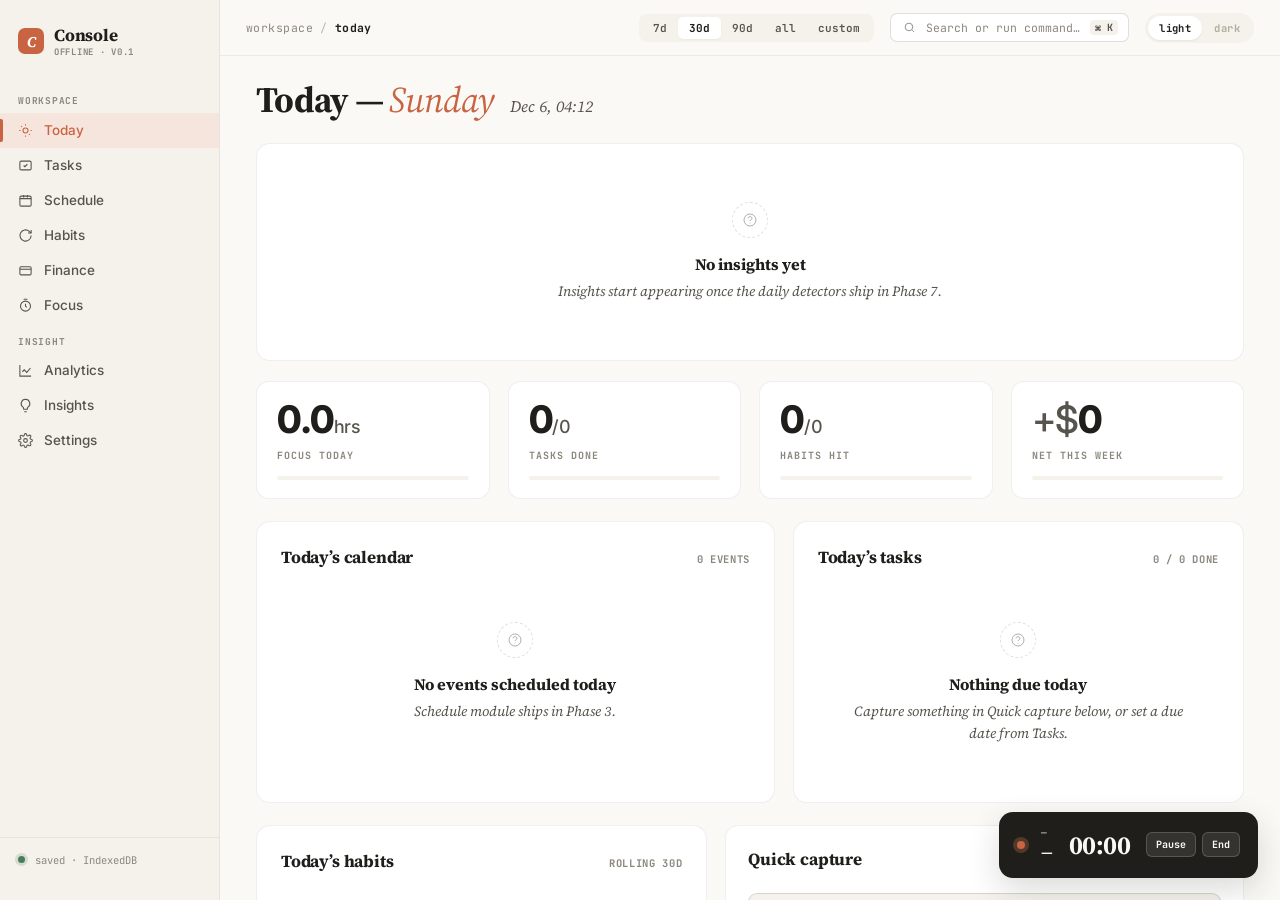
==== commit 6343f35e: "Done Phase 7" ====
--- a/index.html
+++ b/index.html
@@ -47,11 +47,11 @@
     </div>
     <div class="nav-item" data-route="finance">
       <svg viewBox="0 0 24 24" fill="none" stroke="currentColor"><rect x="3" y="6" width="18" height="13" rx="2"/><path d="M3 10h18"/></svg>
-      Finance
+      Finance <span class="nav-count">0</span>
     </div>
     <div class="nav-item" data-route="focus">
       <svg viewBox="0 0 24 24" fill="none" stroke="currentColor"><circle cx="12" cy="13" r="8"/><path d="M12 9v4l2 2M9 2h6"/></svg>
-      Focus
+      Focus <span class="nav-count">0</span>
     </div>
 
     <div class="nav-group-label">Insight</div>
@@ -83,11 +83,23 @@
         workspace<span class="sep">/</span><span class="here">today</span>
       </div>
       <div class="topbar-spacer"></div>
-      <div class="segmented">
-        <button>7d</button>
-        <button class="active">30d</button>
-        <button>90d</button>
-        <button>all</button>
+      <!-- Universal range filter (Phase 7 / Analytics) — visual-only through Phase 6 (js/app.js's
+           wireTopbarSegmented comment said as much since Phase 1); wired for real range-filtering
+           here, but only Analytics reads the persisted value. See docs/phase_prompts/
+           phase_7_analytics.md Design Decision #2. -->
+      <div class="range-filter">
+        <div class="segmented" id="range-segmented">
+          <button data-range="7d">7d</button>
+          <button data-range="30d" class="active">30d</button>
+          <button data-range="90d">90d</button>
+          <button data-range="all">all</button>
+          <button data-range="custom">custom</button>
+        </div>
+        <div class="range-popover" id="range-popover" hidden>
+          <div class="modal-field"><label>From</label><input type="date" class="input" id="range-start"></div>
+          <div class="modal-field"><label>To</label><input type="date" class="input" id="range-end"></div>
+          <button class="btn accent" id="range-apply">Apply</button>
+        </div>
       </div>
       <button class="cmd-trigger">
         <svg viewBox="0 0 24 24" fill="none" stroke="currentColor"><circle cx="11" cy="11" r="7"/><path d="m20 20-3-3"/></svg>
@@ -116,8 +128,8 @@
     </div>
     <div class="fttime">00:00</div>
     <div class="ftctrls">
-      <button>Pause</button>
-      <button>End</button>
+      <button data-act="ft-pause">Pause</button>
+      <button data-act="ft-end">End</button>
     </div>
   </div>
 
@@ -143,6 +155,7 @@
 <script src="js/db.js"></script>
 <script src="js/lib/format.js"></script>
 <script src="js/lib/capture.js"></script>
+<script src="js/lib/habits.js"></script>
 <script src="js/lib/stub-module.js"></script>
 <script src="js/modules/today/index.js"></script>
 <script src="js/modules/tasks/index.js"></script>
--- a/css/base.css
+++ b/css/base.css
@@ -78,6 +78,15 @@
   .segmented button { background: transparent; border: none; padding: 4px 11px; font-family: var(--mono); font-size: 11px; color: var(--ink-2); cursor: pointer; border-radius: 5px; font-weight: 600; }
   .segmented button.active { background: var(--card); color: var(--ink-1); font-weight: 700; box-shadow: 0 1px 2px rgba(0,0,0,0.04); }
 
+  /* RANGE FILTER (Phase 7 / Analytics) — the "custom" popover anchored under the segmented
+     control. `.range-filter` is just a positioning context (relative), not a visual component of
+     its own — `.segmented` keeps its exact Phase 1 appearance. See
+     docs/phase_prompts/phase_7_analytics.md Design Decision #3. */
+  .range-filter { position: relative; }
+  .range-popover { position: absolute; top: calc(100% + 8px); right: 0; z-index: 60; background: var(--card); border: 1px solid var(--line-2); border-radius: 10px; box-shadow: 0 10px 28px rgba(31,30,27,0.14); padding: 14px; display: flex; flex-direction: column; gap: 10px; width: 200px; }
+  [data-theme="dark"] .range-popover { box-shadow: 0 10px 28px rgba(0,0,0,0.5); }
+  .range-popover[hidden] { display: none; }
+
   .cmd-trigger { display: flex; align-items: center; gap: 10px; padding: 6px 10px 6px 12px; border: 1px solid var(--line-2); border-radius: 7px; font-family: var(--mono); font-size: 11.5px; color: var(--ink-3); cursor: pointer; background: var(--card); min-width: 230px; }
   .cmd-trigger:hover { border-color: var(--ink-3); }
   .cmd-trigger .kbd { background: var(--paper-2); padding: 1px 5px; border-radius: 4px; font-size: 10px; color: var(--ink-2); font-weight: 700; margin-left: auto; }
@@ -163,6 +172,12 @@
   .metric .mtrend { font-size: 9.5px; color: var(--success); font-weight: 700; }
   .metric .mtrend.warn { color: var(--amber); }
   .metric .mtrend.down { color: var(--ink-3); }
+  /* .mnum color modifiers, added in Phase 4 (Habits) — console_habits_prototype.html's metrics
+     row colors its "best" metric teal and its "watch" metric amber. Generic pair, not
+     habit-specific structurally, so it lives alongside the shared .metric component rather than
+     in components.css with the rest of Habits' own classes. */
+  .metric .mnum.teal { color: var(--teal); }
+  .metric .mnum.amber { color: var(--amber); }
 
   /* ============ TWO-PANE ROW (Tasks/Habits — not Schedule/Finance, checked, see note above) ============ */
   .twopane-row { padding: 18px 36px 70px; flex: 1; overflow: hidden; min-height: 0; }
--- a/css/components.css
+++ b/css/components.css
@@ -208,6 +208,7 @@
   .list-row.event { grid-template-columns: 64px 1fr auto auto; }
   .list-row.txn { grid-template-columns: 1fr 110px 110px auto; }
   .list-row.habit { grid-template-columns: 1fr 120px auto auto; }
+  .list-row.report { grid-template-columns: 90px 1fr 1fr 1fr 1fr; }
   .list-row:hover { background: var(--paper); }
   .list-row .ti { font-weight: 500; }
   .list-row .ti.done { color: var(--ink-3); text-decoration: line-through; }
@@ -516,7 +517,8 @@
      module's own quick-add bar likely differs, check when those phases start instead of assuming). */
   .capture-row { padding: 18px 36px 0; }
   .capture-inner { max-width: 1180px; margin: 0 auto; }
-  .capture-card { background: var(--card); border: 1px solid var(--line-1); border-radius: 12px; padding: 14px 18px; display: grid; grid-template-columns: 1fr auto; gap: 16px; align-items: center; }
+  .capture-card { background: var(--card); border: 1px solid var(--line-1); border-radius: 12px; padding: 14px 18px; display: grid; grid-template-columns: 1fr auto; gap: 16px; align-items: center; transition: border-color 0.15s, box-shadow 0.15s; }
+  .capture-card:focus-within { border-color: var(--accent); box-shadow: 0 0 0 3px var(--accent-soft); }
   .capture-card .cap-left { display: flex; align-items: center; gap: 12px; }
   .capture-card .cap-glyph { width: 28px; height: 28px; background: var(--accent-soft); color: var(--accent); border-radius: 7px; display: grid; place-items: center; font-family: var(--display); font-weight: 700; font-size: 18px; line-height: 1; }
   .capture-card .cap-input { flex: 1; border: none; outline: none; background: transparent; font-family: var(--body); font-size: 14.5px; color: var(--ink-1); padding: 6px 0; }
@@ -860,15 +862,27 @@
   .modal-overlay[hidden] { display: none; }
   .modal { width: 100%; max-width: 460px; max-height: 86vh; overflow-y: auto; background: var(--card); border: 1px solid var(--line-2); border-radius: 13px; box-shadow: 0 16px 44px rgba(31,30,27,0.14); }
   [data-theme="dark"] .modal { box-shadow: 0 16px 44px rgba(0,0,0,0.5); }
+  /* REAL BUG, found + fixed in Phase 5 browser verification — `.modal-row3` (2 rows of 3 fields,
+     the transaction modal's Date/Amount/Envelope + Currency/FX rate/Original amount) crammed into
+     the shared 460px `.modal` width: at (460 − 40px body padding − 20px gaps) / 3 ≈ 133px per
+     column, the Envelope select's category names truncated and the Amount field's longer label
+     wrapped to 2 lines, throwing off vertical alignment against its 1-line siblings. Schedule/
+     Habits' own `.modal-row3` usage never hits this (shorter field sets, no long select labels),
+     so rather than widening every modal that reuses the shared shell — risking regressions on
+     already-verified Phase 3/4 screens — added a `.wide` modifier scoped to Finance's transaction
+     modal only. */
+  .modal.wide { max-width: 640px; }
   .modal-head { display: flex; align-items: center; justify-content: space-between; padding: 16px 20px; border-bottom: 1px solid var(--line-1); }
   .modal-title { font-family: var(--display); font-weight: 700; font-size: 16px; }
   .modal-close { width: 26px; height: 26px; border-radius: 7px; display: grid; place-items: center; cursor: pointer; color: var(--ink-3); background: transparent; border: none; }
   .modal-close:hover { background: var(--paper-2); color: var(--ink-1); }
   .modal-body { padding: 18px 20px; display: flex; flex-direction: column; gap: 14px; }
+  .modal-field { display: flex; flex-direction: column; }
   .modal-field label { display: block; font-family: var(--mono); font-size: 9.5px; text-transform: uppercase; letter-spacing: 0.08em; color: var(--ink-3); font-weight: 700; margin-bottom: 6px; }
   .modal-field select.input { appearance: none; cursor: pointer; }
-  .modal-row { display: grid; grid-template-columns: 1fr 1fr; gap: 12px; }
-  .modal-row3 { display: grid; grid-template-columns: 1fr 1fr 1fr; gap: 10px; }
+  .modal-field .input { margin-top: auto; }
+  .modal-row { display: grid; grid-template-columns: 1fr 1fr; gap: 12px; align-items: end; }
+  .modal-row3 { display: grid; grid-template-columns: 1fr 1fr 1fr; gap: 12px; align-items: end; }
   .modal-dow-picker { display: flex; gap: 5px; flex-wrap: wrap; }
   .modal-dow-picker button { width: 30px; height: 30px; border-radius: 7px; border: 1px solid var(--line-2); background: var(--card); color: var(--ink-2); font-family: var(--mono); font-size: 10px; font-weight: 700; text-transform: uppercase; cursor: pointer; }
   .modal-dow-picker button.active { background: var(--accent); border-color: var(--accent); color: white; }
@@ -883,3 +897,548 @@
      base.css's header note). Reuses the same padding/scroll/border chrome instead of a new wrapper. */
   .twopane-inner.single { grid-template-columns: 1fr; }
 
+  /* ============================================================================================
+     HABITS (Phase 4) — extracted from console_habits_prototype.html.
+     Reused verbatim, no changes: .page-head-row/.view-tabs-row/.metrics-row/.kbd-hints (shell,
+     confirmed byte-identical during the Phase 2 checksum pass), .twopane-row/.pane/.pane-head/
+     .pane-body (Tasks' two-pane shell — .pane-body has no padding by default, so the prototype's
+     own inline `style="padding:0"` on the detail pane's .pane-body was simply redundant with the
+     canonical default, not a real override — dropped rather than reproduced, since it's a
+     non-dynamic value the visual_contract disallows inline regardless), .detail-head/.detail-
+     section/.detail-actions (Tasks' detail-pane shell — reused for structure; Habits' own eyebrow/
+     title/identity/stats sub-parts are new, see below), .list-row.habit (already defined with the
+     right 4-column template, had no real consumer before this phase — same "unused template, first
+     real user" precedent as Phase 3's .list-row.event), .modal-overlay/.modal/.modal-field/.input/
+     .notes-area (Schedule's modal system, reused for the New/Edit habit form and the L log form —
+     see phase_4_habits.md item 1/2), .pill.teal/.blue/.amber/.plum/.danger (canonical design-
+     library rule; the prototype's own `.pill.rose` is the exact `.card`/`.pill`/`.priority`-style
+     duplicate the Phase 2 note already flagged for `.pill.danger` — not reproduced, see below).
+
+     CONFLICT, resolved — .pill.rose: the prototype defines `.pill.rose { background: var(--rose-
+     soft); color: var(--danger); }` for the "avoid · sleep" category. This is byte-identical to
+     the already-canonical `.pill.danger`. Per the Phase 2 precedent (a duplicate under a new name
+     is not a new value), Habits markup uses `.pill.danger`, no `.pill.rose` was added.
+
+     CONFLICT, resolved — .detail-head padding: the prototype's own `.detail-head` uses
+     `padding: 20px 22px 16px` vs the canonical (Tasks-extracted) `padding: 18px 22px 14px` — a
+     2px drift, checked rather than assumed identical (the exact lesson Console_Workflow.md logs
+     from the Phase 1 bundle extraction). Treated as the same class of unpatched legacy drift as
+     Phase 1's 11px-vs-12px priority bars: canonical (already-shipped) value kept, prototype's
+     value not reproduced. .dh-title's 26px is a genuinely different component from Tasks' own
+     20px .detail-title (a habit's name-as-identity headline vs. a task title) — both kept as
+     separate sub-classes rather than forcing one to match the other. */
+
+  .habits-grid { display: grid; grid-template-columns: 1fr 1fr; gap: 12px; padding: 16px; }
+  .habit-card { background: var(--paper); border: 1px solid var(--line-1); border-radius: 11px; padding: 14px 16px; cursor: pointer; transition: border-color 0.15s; position: relative; }
+  .habit-card:hover { border-color: var(--line-2); }
+  .habit-card.selected { border-color: var(--accent); box-shadow: 0 0 0 2px var(--accent-soft); }
+  .habit-card.selected::before { content: ""; position: absolute; left: -1px; top: 8px; bottom: 8px; width: 3px; background: var(--accent); border-radius: 0 2px 2px 0; }
+  .hc-head { display: flex; align-items: baseline; justify-content: space-between; gap: 8px; margin-bottom: 4px; }
+  .hc-name { font-family: var(--display); font-weight: 700; font-size: 15px; letter-spacing: -0.01em; line-height: 1.2; flex: 1; }
+  .hc-pct { font-family: var(--body); font-weight: 800; font-size: 22px; letter-spacing: -0.025em; color: var(--teal); line-height: 1; font-variant-numeric: tabular-nums; }
+  .hc-pct.warn { color: var(--amber); }
+  .hc-meta { display: flex; gap: 6px; align-items: center; flex-wrap: wrap; margin-bottom: 10px; }
+  .hc-target { font-family: var(--mono); font-size: 10px; color: var(--ink-3); font-weight: 600; }
+  .hc-chain { display: grid; grid-template-columns: repeat(14, 1fr); gap: 2px; margin-bottom: 11px; }
+  .hc-chain .day { aspect-ratio: 1 / 1; background: var(--paper-2); border-radius: 2px; }
+  .hc-chain .day.done { background: var(--teal); }
+  .hc-chain .day.partial { background: var(--teal-soft); border: 1px solid var(--teal); }
+  .hc-chain .day.skip { background: var(--paper-2); position: relative; }
+  .hc-chain .day.skip::after { content: ""; position: absolute; inset: 40%; background: var(--ink-4); border-radius: 50%; }
+  .hc-chain .day.miss { background: var(--rose-soft); }
+  .hc-chain .day.today { outline: 1.5px solid var(--accent); outline-offset: 1px; }
+  .hc-today { display: flex; align-items: center; gap: 8px; padding-top: 8px; border-top: 1px solid var(--line-1); }
+  .hc-today .today-lbl { font-family: var(--mono); font-size: 9.5px; color: var(--ink-3); text-transform: uppercase; letter-spacing: 0.06em; font-weight: 700; }
+  .hc-today .log-btns { display: flex; gap: 4px; margin-left: auto; }
+  .hc-today .today-val { font-family: var(--mono); font-size: 10.5px; color: var(--ink-2); font-weight: 700; }
+
+  .hlog { width: 22px; height: 22px; border: 1.5px solid var(--line-2); border-radius: 5px; background: var(--card); cursor: pointer; display: grid; place-items: center; font-family: var(--body); font-size: 12px; color: var(--ink-3); font-weight: 700; transition: all 0.15s; padding: 0; }
+  .hlog:hover { border-color: var(--ink-2); color: var(--ink-1); }
+  .hlog.active.done { background: var(--teal); border-color: var(--teal); color: white; }
+  .hlog.active.partial { background: var(--teal-soft); border-color: var(--teal); color: var(--teal); }
+  .hlog.active.skip { background: var(--paper-2); border-color: var(--ink-3); color: var(--ink-3); }
+  .hlog.active.miss { background: var(--rose-soft); border-color: var(--danger); color: var(--danger); }
+
+  /* No-streaks philosophy note — same generic .card-adjacent banner shape as an .insight row,
+     but its own class since the content/emphasis (an inline manifesto line) doesn't match
+     .insight's structure (label/meta/text/actions). */
+  .philosophy { padding: 14px 36px 0; }
+  .philosophy-inner { max-width: 1180px; margin: 0 auto; font-family: var(--display); font-style: italic; font-size: 13.5px; color: var(--ink-2); border-left: 2px solid var(--accent-line); padding: 6px 14px; }
+  .philosophy-inner strong { color: var(--accent-dk); font-style: normal; font-weight: 600; font-family: var(--body); font-size: 12px; text-transform: uppercase; letter-spacing: 0.06em; margin-right: 6px; }
+
+  /* Detail-head sub-parts unique to a habit's identity-first header (name + "I am a ___" +
+     a 3-up stat row) — genuinely new shapes vs. Tasks' .detail-eyebrow/.detail-title/.detail-chips,
+     not a rename of them (see the CONFLICT note above for the padding/size diff that ruled out
+     forcing reuse). Both nest inside the same canonical .detail-head wrapper. */
+  .dh-eyebrow { font-family: var(--mono); font-size: 9.5px; text-transform: uppercase; letter-spacing: 0.08em; color: var(--ink-3); font-weight: 700; margin-bottom: 8px; }
+  .dh-title { font-family: var(--display); font-weight: 700; font-size: 26px; letter-spacing: -0.015em; line-height: 1.15; margin-bottom: 6px; }
+  .dh-identity { font-family: var(--display); font-style: italic; font-size: 15px; color: var(--accent); margin-bottom: 12px; }
+  .dh-identity::before { content: "\201C"; margin-right: 2px; }
+  .dh-identity::after { content: "\201D"; margin-left: 2px; }
+  .dh-stats { display: flex; gap: 20px; align-items: baseline; }
+  .dh-stat .dhs-num { font-family: var(--body); font-weight: 800; font-size: 28px; letter-spacing: -0.03em; line-height: 1; color: var(--teal); font-variant-numeric: tabular-nums; }
+  /* .dh-stat.neutral, added here rather than reproducing the prototype's inline
+     `style="color: var(--ink-1);"` on its two non-headline stats (days tracked / total logged) —
+     same "extract the static override into a class" fix as Phase 2's inline-style gap. */
+  .dh-stat.neutral .dhs-num { color: var(--ink-1); }
+  .dh-stat .dhs-num .dhs-unit { font-size: 14px; color: var(--ink-2); font-weight: 500; margin-left: 2px; }
+  .dh-stat .dhs-lbl { font-family: var(--mono); font-size: 9.5px; color: var(--ink-3); text-transform: uppercase; letter-spacing: 0.08em; font-weight: 700; margin-top: 4px; }
+
+  /* ds-head trend/count annotation — the prototype inlines this same mono-10px/700 span twice
+     (a teal "▲ +N pts" trend, a muted "N done · N partial · N skip" tally). Extracted into one
+     class with two color modifiers instead of two separate inline styles. */
+  .ds-trend { font-family: var(--mono); font-size: 10px; font-weight: 700; }
+  .ds-trend.up { color: var(--teal); }
+  .ds-trend.muted { color: var(--ink-3); }
+
+  .framework-grid { display: grid; grid-template-columns: 1fr 1fr; gap: 12px; }
+  .fw-item { background: var(--paper); border: 1px solid var(--line-1); border-left: 3px solid; border-radius: 8px; padding: 12px 14px; }
+  .fw-item.cue { border-left-color: var(--amber); }
+  .fw-item.craving { border-left-color: var(--rose); }
+  .fw-item.response { border-left-color: var(--blue); }
+  .fw-item.reward { border-left-color: var(--teal); }
+  .fw-item .fw-label { font-family: var(--mono); font-size: 9.5px; text-transform: uppercase; letter-spacing: 0.08em; color: var(--ink-3); font-weight: 700; margin-bottom: 4px; display: flex; align-items: center; gap: 5px; }
+  .fw-item .fw-label .fw-rule { font-style: italic; font-family: var(--display); text-transform: none; letter-spacing: 0; color: var(--ink-4); font-weight: 400; font-size: 10px; }
+  .fw-item .fw-value { font-size: 13px; line-height: 1.4; color: var(--ink-1); }
+
+  .stack-env-grid { display: grid; grid-template-columns: 1fr 1fr; gap: 12px; margin-top: 12px; }
+  .stack-item { background: var(--paper); border: 1px solid var(--line-1); border-radius: 8px; padding: 12px 14px; }
+  .stack-item .si-label { font-family: var(--mono); font-size: 9.5px; text-transform: uppercase; letter-spacing: 0.08em; color: var(--ink-3); font-weight: 700; margin-bottom: 4px; }
+  .stack-item .si-value { font-size: 13px; line-height: 1.4; color: var(--ink-1); }
+  .stack-item .si-value .stack-arrow { color: var(--accent); margin: 0 6px; font-weight: 700; }
+
+  .consistency-chart { margin-top: 8px; }
+  .consistency-chart svg { width: 100%; height: 60px; display: block; }
+  .cc-scale { display: flex; justify-content: space-between; font-family: var(--mono); font-size: 9.5px; color: var(--ink-3); margin-top: 4px; font-weight: 600; }
+
+  .chain-full { display: grid; grid-template-columns: repeat(30, 1fr); gap: 3px; margin-top: 6px; }
+  .chain-full .cf-day { aspect-ratio: 1 / 1; background: var(--paper-2); border-radius: 2px; position: relative; }
+  .chain-full .cf-day.done { background: var(--teal); }
+  .chain-full .cf-day.partial { background: var(--teal-soft); border: 1px solid var(--teal); }
+  .chain-full .cf-day.skip { background: var(--paper-2); }
+  .chain-full .cf-day.skip::after { content: ""; position: absolute; inset: 40%; background: var(--ink-4); border-radius: 50%; }
+  .chain-full .cf-day.miss { background: var(--rose-soft); }
+  .chain-full .cf-day.today { outline: 1.5px solid var(--accent); outline-offset: 1px; z-index: 2; }
+  .chain-labels { display: flex; justify-content: space-between; margin-top: 6px; font-family: var(--mono); font-size: 9.5px; color: var(--ink-3); font-weight: 600; }
+
+  .log-history { display: flex; flex-direction: column; }
+  .log-row { display: grid; grid-template-columns: 100px 1fr auto auto; gap: 12px; align-items: center; padding: 8px 0; border-bottom: 1px solid var(--line-1); font-size: 12.5px; }
+  .log-row:last-child { border-bottom: none; }
+  .log-row .lr-date { font-family: var(--mono); font-size: 10.5px; color: var(--ink-2); font-weight: 600; }
+  .log-row .lr-date .lr-time { color: var(--ink-3); font-weight: 500; }
+  .log-row .lr-value { font-family: var(--mono); font-size: 11px; color: var(--ink-1); font-weight: 700; }
+  .log-row .lr-value.muted { color: var(--ink-3); font-weight: 500; }
+  .log-row .lr-state { font-family: var(--mono); font-size: 9.5px; padding: 2px 7px; border-radius: 999px; font-weight: 700; letter-spacing: 0.04em; text-transform: uppercase; }
+  .log-row .lr-state.done { background: var(--teal-soft); color: var(--teal); }
+  .log-row .lr-state.partial { background: var(--teal-soft); color: var(--teal); opacity: 0.7; }
+  .log-row .lr-state.skip { background: var(--paper-2); color: var(--ink-3); }
+  .log-row .lr-state.miss { background: var(--rose-soft); color: var(--danger); }
+  .log-row .lr-note { font-family: var(--display); font-style: italic; color: var(--ink-2); font-size: 12px; }
+
+  .cd-links { display: flex; flex-direction: column; gap: 10px; }
+  .cd-link { display: grid; grid-template-columns: 32px 1fr auto; gap: 12px; align-items: center; padding: 10px 12px; background: var(--paper); border: 1px solid var(--line-1); border-radius: 8px; }
+  .cd-link .cd-icn { width: 32px; height: 32px; background: var(--plum-soft); color: var(--plum); border-radius: 7px; display: grid; place-items: center; }
+  .cd-link .cd-icn svg { width: 15px; height: 15px; stroke-width: 1.7; }
+  .cd-link .cd-icn.blue { background: var(--blue-soft); color: var(--blue); }
+  .cd-link .cd-info .cd-title { font-weight: 600; font-size: 13px; }
+  .cd-link .cd-info .cd-meta { font-family: var(--mono); font-size: 10.5px; color: var(--ink-3); margin-top: 2px; }
+  .cd-link .cd-count { font-family: var(--body); font-weight: 800; font-size: 20px; color: var(--plum); font-variant-numeric: tabular-nums; letter-spacing: -0.02em; }
+  .cd-link .cd-count.blue { color: var(--blue); }
+
+  /* J/K selection highlight for the Today/Archive/Correlations list rows — no prototype shows
+     these views, so no selected treatment existed to extract. Mirrors the existing
+     .list-row.event.selected / .task-row.selected precedent (accent-soft background) instead of
+     inventing a new selection language. */
+  .habit-row.selected { background: var(--accent-soft); border-radius: 8px; }
+  .list-row.habit.selected { background: var(--accent-soft); }
+
+  /* Full color-modifier set for .cd-icn/.cd-count, needed by the Correlations view (new layout,
+     no prototype — see phase_4_habits.md item 6) so each habit's row can use its own
+     category_color rather than the prototype's two hardcoded instances (plum default + one
+     inline-styled blue override, itself already extracted into .blue above). Same palette as
+     .pill's existing color modifiers, just applied to this component too. */
+  .cd-link .cd-icn.teal { background: var(--teal-soft); color: var(--teal); }
+  .cd-link .cd-icn.amber { background: var(--amber-soft); color: var(--amber); }
+  .cd-link .cd-icn.danger { background: var(--rose-soft); color: var(--danger); }
+  .cd-link .cd-icn.neutral { background: var(--paper-2); color: var(--ink-3); }
+  .cd-link .cd-count.teal { color: var(--teal); }
+  .cd-link .cd-count.amber { color: var(--amber); }
+  .cd-link .cd-count.danger { color: var(--danger); }
+  .cd-link .cd-count.neutral { color: var(--ink-3); }
+
+  /* The prototype's own last .detail-section uses an inline `style="border-bottom: none;"` —
+     the exact class of static-value inline style visual_contract.md disallows (same gap Phase 2
+     fixed for its own inline styles). Extracted as a :last-of-type rule instead (not :last-child
+     — .detail-actions always follows as a sibling, so the last .detail-section is never literally
+     the final child) — applies automatically, no class or inline style needed. Generic, not
+     habit-specific: incidentally also removes the harmless-but-redundant double border where
+     Tasks'/Schedule's own last .detail-section met .detail-actions' border-top. */
+  .detail-section:last-of-type { border-bottom: none; }
+
+  /* .habit-list / .cd-links, reused in a second context this phase (Habits module's own Today
+     view, and its Correlations view) — child-combinator-scoped so the padding only applies when
+     one of these is rendered directly inside a .pane-body (this phase's own usage), not when
+     .habit-list sits inside Today-dashboard's .card (Phase 1, already has its own padding) or
+     .cd-links sits inside a .detail-section (already has its own padding). Replaces what would
+     otherwise be a static inline `style="padding:16px"` on each wrapper. */
+  .pane-body > .habit-list { padding: 16px; }
+  .pane-body > .cd-links { padding: 16px; }
+
+  /* Archive row's category pill needs a gap from the habit name — scoped to .list-row.habit's
+     own .ti so Tasks'/Schedule's .list-row .ti usage elsewhere is untouched. */
+  .list-row.habit .ti { display: flex; align-items: center; gap: 8px; }
+
+  /* ============================================================================================
+     FINANCE (Phase 5) — extracted from console_finance_prototype.html.
+     Structurally different from Tasks/Schedule/Habits: NOT the twopane/flush shell — reuses
+     Today-dashboard's own plain .content/.content-inner + .page-head/.card/.two-col components
+     (see phase_5_finance.md's "Resolved conflicts" section for the full reasoning). Reused
+     verbatim, no changes: .page-head/.page-title/.page-sub/.page-actions, .card/.card-head/
+     .card-title/.card-sub (Phase 1, Today), .two-col/.two-col.flip (Phase 1), .pill.* (design
+     library), .modal-overlay/.modal/.modal-field/.pill-segment (Schedule/Habits' modal system,
+     reused for New Transaction / Fund Envelope / Edit Envelope), .kbd-hints (byte-identical
+     shell component, base.css). .list-row.txn (defined since Phase 1, unused until now — first
+     real consumer is the Transactions view, same "unused template" precedent as Phase 3/4's
+     .list-row.event/.list-row.habit discoveries).
+
+     CONFLICT, resolved — .card/.card-head/.card-body name collision: the prototype's own `.card`
+     (13px radius, overflow:hidden, flex-column, bordered .card-head, separately-padded .card-body)
+     is a different SHAPE from the canonical `.card` above (single padded block, no head/body
+     split) despite sharing a name — but it's nearly byte-identical to the already-extracted
+     `.pane`/`.pane-head`/`.pane-body` (Tasks/Schedule/Habits' twopane shell). Finance's card-
+     shaped sections (Envelopes, Recent transactions) reuse `.pane`/`.pane-head`/`.pane-title`/
+     `.pane-meta`/`.pane-body` instead of a second conflicting `.card` shape — the same "same name,
+     different shape" drift Phase 1 resolved for `.segmented`/`.breadcrumb`, just inverted.
+
+     CONFLICT, resolved — `.metrics-strip` vs. `.metrics-row`: Finance doesn't use the shared
+     `.metrics-row` header pattern at all (checked and logged in base.css's own header comment
+     during the Phase 2 checksum pass — Finance's prototype has a different page-head treatment).
+     Its `.metrics-strip` reuses `.metric`'s inner classes (`.mnum`/`.mlbl`/`.mtrend`) scoped under
+     a new wrapper for its own padding/radius/font-size deltas — same precedent as `.pane .task-row`
+     scoping, not a full parallel component. `.mnum.pos`/`.neg`/`.warn` are added at the top level
+     (generic color modifiers, like Phase 4's `.mnum.teal`/`.amber`), not Finance-scoped.
+
+     REAL BUG, found + fixed in browser verification — `.view-tabs` had no rule at all. Finance's
+     `renderViewTabs()` emits a bare `<div class="view-tabs">` (not `.view-tabs-row > .view-tabs-
+     inner`, since Finance skips that shared Tasks/Schedule/Habits header pattern entirely — see the
+     base.css checksum note above). Only `.view-tabs-inner` had the border-bottom/flex/margin rules,
+     so the tabs rendered with zero bottom margin and each `.vtab`'s `margin-bottom: -1px` (meant to
+     sit flush against `.view-tabs-inner`'s border) had nothing to compensate against — the row
+     visually collided with `.metrics-strip` directly below it. Fixed by giving `.view-tabs` its own
+     border-bottom + margin-bottom, same visual result as `.view-tabs-inner` without needing the
+     outer `.view-tabs-row`'s full-bleed wrapper (Finance is already inside `.content-inner`'s own
+     padding/max-width, same as Today). */
+
+  .view-tabs { display: flex; gap: 0; overflow-x: auto; border-bottom: 1px solid var(--line-1); margin-bottom: 20px; }
+
+  .metrics-strip { display: grid; grid-template-columns: repeat(4, 1fr); gap: 14px; margin-bottom: 20px; }
+  .metrics-strip .metric { border-radius: 13px; padding: 16px 18px; }
+  .metrics-strip .metric .mnum { font-size: 28px; }
+  .metric .mnum.pos { color: var(--teal); }
+  .metric .mnum.neg { color: var(--ink-1); }
+  .metric .mnum.warn { color: var(--amber); }
+  .metric .mnum .dollar { color: var(--ink-2); font-weight: 500; }
+
+  /* TO-BE-BUDGETED BANNER — new, no equivalent elsewhere. */
+  .tbb-banner { background: linear-gradient(135deg, var(--accent-soft) 0%, transparent 70%); border: 1px solid var(--accent-line); border-left: 3px solid var(--accent); border-radius: 13px; padding: 22px 26px; display: grid; grid-template-columns: 1fr auto; gap: 24px; align-items: center; margin-bottom: 20px; }
+  .tbb-left { min-width: 0; }
+  .tbb-lbl { font-family: var(--mono); font-size: 10.5px; color: var(--accent-dk); text-transform: uppercase; letter-spacing: 0.08em; font-weight: 700; margin-bottom: 4px; }
+  .tbb-num { font-family: var(--body); font-weight: 800; font-size: 44px; letter-spacing: -0.03em; line-height: 1; color: var(--accent-dk); font-variant-numeric: tabular-nums; }
+  .tbb-num .dollar { color: var(--accent); opacity: 0.7; font-weight: 500; }
+  .tbb-sub { font-family: var(--display); font-style: italic; color: var(--ink-2); font-size: 14px; margin-top: 10px; line-height: 1.4; }
+  .tbb-sub .rollover { color: var(--teal); font-style: normal; font-weight: 600; font-family: var(--body); font-size: 12px; }
+  .tbb-actions { display: flex; flex-direction: column; gap: 6px; align-items: stretch; }
+  .tbb-actions button { background: var(--card); border: 1px solid var(--accent-line); color: var(--accent-dk); padding: 8px 16px; border-radius: 8px; font-family: var(--mono); font-size: 11px; font-weight: 700; text-transform: uppercase; letter-spacing: 0.04em; cursor: pointer; white-space: nowrap; }
+  .tbb-actions button:hover { background: var(--accent-soft); }
+  .tbb-actions button.primary { background: var(--accent); border-color: var(--accent); color: white; }
+  .tbb-actions button.primary:hover { background: var(--accent-dk); }
+
+  /* Month nav (page-actions), new — not part of any existing shell component. */
+  .month-nav { display: inline-flex; align-items: center; gap: 4px; background: var(--card); border: 1px solid var(--line-2); border-radius: 7px; padding: 4px; }
+  .month-nav button { width: 24px; height: 24px; border: none; background: transparent; color: var(--ink-2); cursor: pointer; border-radius: 4px; display: grid; place-items: center; font-family: var(--mono); }
+  .month-nav button:hover { background: var(--paper-2); color: var(--ink-1); }
+  .month-nav .this-btn { width: auto; padding: 0 10px; font-family: var(--mono); font-size: 10.5px; font-weight: 700; text-transform: uppercase; letter-spacing: 0.04em; }
+
+  /* ENVELOPES — content padding scoped to .pane-body's Finance usage, same precedent as
+     Phase 4's `.pane-body > .habit-list`/`.pane-body > .cd-links`. */
+  .pane-body > .env-groups { padding: 12px 18px 16px; }
+  .env-section { margin-bottom: 14px; }
+  .env-section:last-child { margin-bottom: 0; }
+  .env-section-label { font-family: var(--mono); font-size: 9.5px; text-transform: uppercase; letter-spacing: 0.08em; color: var(--ink-3); font-weight: 700; margin-bottom: 8px; padding-top: 8px; border-top: 1px solid var(--line-1); }
+  .env-section:first-child .env-section-label { border-top: none; padding-top: 0; }
+  .env-grid { display: grid; grid-template-columns: 1fr 1fr; gap: 10px; }
+  .env-card { background: var(--paper); border: 1px solid var(--line-1); border-radius: 10px; padding: 12px 14px; cursor: pointer; transition: border-color 0.15s; }
+  .env-card:hover { border-color: var(--line-2); }
+  .env-card.selected { border-color: var(--accent); box-shadow: 0 0 0 2px var(--accent-soft); }
+  .ec-head { display: flex; align-items: baseline; justify-content: space-between; margin-bottom: 6px; }
+  .ec-name { font-family: var(--display); font-weight: 700; font-size: 13.5px; letter-spacing: -0.01em; }
+  .ec-remain { font-family: var(--mono); font-size: 10px; color: var(--ink-3); font-weight: 700; }
+  .ec-remain.warn { color: var(--amber); }
+  .ec-remain.danger { color: var(--danger); }
+  .ec-remain.done { color: var(--teal); }
+  .ec-amounts { display: flex; align-items: baseline; gap: 4px; margin-bottom: 8px; font-variant-numeric: tabular-nums; }
+  .ec-spent { font-family: var(--body); font-weight: 800; font-size: 20px; letter-spacing: -0.025em; color: var(--ink-1); line-height: 1; }
+  .ec-spent .dollar { color: var(--ink-3); font-weight: 500; }
+  .ec-allocated { font-family: var(--mono); font-size: 10.5px; color: var(--ink-3); font-weight: 600; }
+  .ec-bar { height: 4px; background: var(--paper-2); border-radius: 2px; overflow: hidden; margin-bottom: 6px; }
+  .ec-bar .fill { height: 100%; background: var(--teal); border-radius: 2px; transition: width 0.3s; }
+  .ec-bar.warn .fill { background: var(--amber); }
+  .ec-bar.danger .fill { background: var(--danger); }
+  .ec-bar.savings .fill { background: linear-gradient(90deg, var(--accent-lt), var(--accent)); }
+  .ec-note { font-family: var(--display); font-style: italic; font-size: 11.5px; color: var(--ink-2); line-height: 1.3; }
+  .ec-note .txn-count { font-family: var(--mono); font-style: normal; font-size: 10px; color: var(--ink-3); font-weight: 700; }
+
+  /* TRANSACTIONS (Overview's compact widget — its own shape per Conflict #4 in phase_5_finance.md;
+     the full Transactions view instead uses the pre-existing `.list-row.txn` 4-column template). */
+  .pane-body > .txn-list { padding: 12px 18px 16px; }
+  .txn-list { display: flex; flex-direction: column; }
+  .txn-row { display: grid; grid-template-columns: 60px 1fr auto; gap: 12px; align-items: center; padding: 10px 0; border-bottom: 1px solid var(--line-1); cursor: pointer; }
+  .txn-row:last-child { border-bottom: none; }
+  .txn-row:hover { background: var(--paper); margin: 0 -18px; padding: 10px 18px; }
+  .txn-date { font-family: var(--mono); font-size: 10px; color: var(--ink-3); font-weight: 700; text-transform: uppercase; letter-spacing: 0.04em; }
+  .txn-date .txn-day { display: block; color: var(--ink-1); font-size: 15px; font-family: var(--display); font-weight: 700; letter-spacing: -0.02em; line-height: 1; }
+  .txn-info .txn-title { font-weight: 500; font-size: 13.5px; line-height: 1.2; }
+  .txn-info .txn-title .fx-badge { display: inline-block; margin-left: 6px; font-family: var(--mono); font-size: 9px; color: var(--plum); background: var(--plum-soft); padding: 1px 5px; border-radius: 3px; font-weight: 700; letter-spacing: 0.04em; vertical-align: 1px; }
+  .txn-info .txn-title .recur-badge { display: inline-block; margin-left: 6px; color: var(--ink-3); }
+  .txn-info .txn-title .recur-badge svg { width: 11px; height: 11px; stroke-width: 2; vertical-align: -1px; }
+  .txn-info .txn-meta { font-family: var(--mono); font-size: 10.5px; color: var(--ink-3); margin-top: 2px; display: flex; gap: 8px; align-items: center; }
+  .txn-info .txn-meta .env-tag { color: var(--ink-2); font-weight: 600; }
+  .txn-amount { font-family: var(--body); font-weight: 800; font-size: 15px; font-variant-numeric: tabular-nums; letter-spacing: -0.02em; white-space: nowrap; text-align: right; }
+  .txn-amount.pos { color: var(--teal); }
+  .txn-amount.neg { color: var(--ink-1); }
+  .txn-amount .fx-orig { display: block; font-family: var(--mono); font-size: 9.5px; color: var(--ink-3); font-weight: 600; letter-spacing: 0.03em; margin-top: 1px; }
+
+  /* .list-row.txn's inner cells — first real consumer (Transactions view), same "unused
+     template, first real user" precedent as Phase 3/4. Reuses txn-info/txn-title/txn-meta/
+     txn-amount above rather than inventing new inner classes for the 4th column. */
+  .list-row.txn .env-cell { font-family: var(--mono); font-size: 11px; color: var(--ink-2); font-weight: 600; text-align: right; }
+
+  /* INSIGHT CALLOUTS ROW */
+  .insights-row { display: grid; grid-template-columns: 1fr 1fr; gap: 18px; margin-bottom: 20px; }
+  .insight-card { background: var(--card); border: 1px solid var(--line-1); border-left: 3px solid; border-radius: 13px; padding: 18px 22px; }
+  .insight-card.warn { border-left-color: var(--amber); }
+  .insight-card.info { border-left-color: var(--plum); }
+  .ic-head { display: flex; align-items: baseline; justify-content: space-between; margin-bottom: 12px; }
+  .ic-label { font-family: var(--mono); font-size: 10.5px; text-transform: uppercase; letter-spacing: 0.06em; font-weight: 700; }
+  .insight-card.warn .ic-label { color: var(--amber); }
+  .insight-card.info .ic-label { color: var(--plum); }
+  .ic-meta { font-family: var(--mono); font-size: 10px; color: var(--ink-3); }
+  .ic-headline { font-family: var(--display); font-weight: 700; font-size: 20px; letter-spacing: -0.015em; line-height: 1.2; margin-bottom: 4px; }
+  .ic-headline .big-num { font-family: var(--body); font-weight: 800; color: inherit; letter-spacing: -0.03em; }
+  .ic-desc { font-family: var(--display); font-style: italic; color: var(--ink-2); font-size: 13px; margin-bottom: 14px; line-height: 1.4; }
+  .ic-list { display: flex; flex-direction: column; gap: 8px; margin-top: 8px; }
+  .ic-item { display: grid; grid-template-columns: 1fr auto auto; gap: 12px; align-items: center; padding: 7px 10px; background: var(--paper); border-radius: 7px; font-size: 12.5px; }
+  .ic-item .ii-name { font-weight: 600; }
+  .ic-item .ii-meta { font-family: var(--mono); font-size: 10px; color: var(--ink-3); font-weight: 600; }
+  .ic-item .ii-amount { font-family: var(--mono); font-size: 11.5px; font-weight: 700; color: var(--ink-1); font-variant-numeric: tabular-nums; }
+  .ic-item .ii-tag { font-family: var(--mono); font-size: 9.5px; padding: 2px 7px; border-radius: 999px; font-weight: 700; text-transform: uppercase; letter-spacing: 0.04em; }
+  .ic-item .ii-tag.zero { background: var(--rose-soft); color: var(--danger); }
+  .ic-item .ii-tag.low { background: var(--amber-soft); color: var(--amber); }
+  .ic-item .ii-tag.ok { background: var(--teal-soft); color: var(--teal); }
+
+  .ic-sparkline { margin-top: 10px; }
+  .ic-sparkline svg { width: 100%; height: 44px; display: block; }
+  .ic-breakdown { display: grid; grid-template-columns: 1fr 1fr; gap: 12px; margin-top: 12px; padding-top: 12px; border-top: 1px solid var(--line-1); }
+  .ic-breakdown .bd-item .bd-lbl { font-family: var(--mono); font-size: 9.5px; text-transform: uppercase; letter-spacing: 0.08em; color: var(--ink-3); font-weight: 700; margin-bottom: 3px; }
+  .ic-breakdown .bd-item .bd-val { font-family: var(--body); font-weight: 700; font-size: 15px; color: var(--ink-1); font-variant-numeric: tabular-nums; }
+  .ic-breakdown .bd-item .bd-sub { font-family: var(--display); font-style: italic; font-size: 11.5px; color: var(--ink-2); margin-top: 2px; }
+
+  /* Subscriptions view reuses .ic-list/.ic-item (Overview's subscription-audit callout markup)
+     as a full-page list — needs its own padding when it's a direct .pane-body child (Overview's
+     own .ic-list already gets padding from its .insight-card ancestor instead). Same child-
+     combinator scoping precedent as Phase 4's `.pane-body > .habit-list`. */
+  .pane-body > .ic-list { padding: 16px; }
+  .ic-item .ii-amount .btn-mini { margin-left: 8px; }
+
+  @media (max-width: 1024px) {
+    .metrics-strip { grid-template-columns: repeat(2, 1fr); }
+    .insights-row { grid-template-columns: 1fr; }
+    .tbb-banner { grid-template-columns: 1fr; }
+  }
+
+  /* ============================================================================================
+     FOCUS (Phase 6) — no prototype exists (Console_Features_List.md §6: "not yet prototyped"),
+     built fresh from already-proven atomic components, same precedent Phase 3 used for its new
+     event modal and Phase 5 used for Transactions/Envelopes/Subscriptions/Reports. See
+     docs/phase_prompts/phase_6_focus.md for the full design-decision log. Reused verbatim, no new
+     rules needed: .pane/.pane-head/.pane-title/.pane-meta/.pane-body (list rows go directly into
+     .pane-body with no wrapper div, same as Finance's Transactions view — .list-row already carries
+     its own padding), .pill-segment (mode picker + trigger-kind picker), .modal-field/.modal-row
+     (the config panel reuses these OUTSIDE of any .modal — they're just label+input styling, not
+     modal-chrome-dependent), .type-dot.* (Schedule's per-type colors, reused as-is per Design
+     Decision #2 — Focus's session `type` is literally Schedule's TYPES array, not a parallel one),
+     .modal-exc-picker (reused for the soft-strict checkbox despite its Schedule-era name — it's a
+     generic checkbox+label row, same reuse call as Finance reusing it for "recurring subscription"),
+     .btn/.btn.accent/.btn.secondary/.btn.danger, .agenda-date-label (Log view's date grouping,
+     identical to Schedule's Agenda), .list-row .num-mono (duration column). */
+
+  .focus-timer-panel { max-width: 640px; margin: 0 auto 24px; text-align: center; }
+  .ft-clock { font-family: var(--body); font-weight: 800; font-size: 64px; letter-spacing: -0.03em; line-height: 1; font-variant-numeric: tabular-nums; color: var(--ink-2); margin: 10px 0 4px; }
+  .ft-clock.active { color: var(--accent); }
+  .ft-clock.overtime { color: var(--danger); }
+  .ft-sub { font-family: var(--mono); font-size: 11px; color: var(--ink-3); text-transform: uppercase; letter-spacing: 0.06em; }
+  .ft-controls { display: flex; justify-content: center; gap: 10px; margin-top: 18px; }
+  .ft-config { max-width: 520px; margin: 26px auto 0; display: flex; flex-direction: column; gap: 14px; text-align: left; }
+  .ft-config-row { display: grid; grid-template-columns: 1fr 1fr; gap: 12px; }
+  .ft-target-row { display: flex; align-items: center; gap: 10px; }
+  .ft-target-row .modal-field { flex: 1; }
+
+  /* .list-row.focus — genuinely new template, no unused pre-existing one to reuse here (unlike
+     Phase 3/4/5's .list-row.event/.habit/.report discoveries). 4 columns: time-range / title+meta
+     (mode pill + type dot) / trigger pill / duration, same visual grammar as .list-row.event. */
+  .list-row.focus { grid-template-columns: 100px 1fr auto 70px; }
+  .list-row.focus .ft-time-range { font-family: var(--mono); font-size: 11.5px; color: var(--ink-2); }
+  .list-row.focus .ft-row-meta { font-family: var(--mono); font-size: 10.5px; color: var(--ink-3); margin-top: 2px; }
+  .list-row.focus .ft-trigger { justify-self: end; }
+  .list-row.focus.selected { background: var(--accent-soft); }
+
+  .session-summary-grid { display: grid; grid-template-columns: repeat(2, 1fr); gap: 14px; }
+  .pane-body > .session-summary-grid { padding: 16px; }
+  .breakdown-list { display: flex; flex-direction: column; }
+  .breakdown-row { display: flex; align-items: center; justify-content: space-between; padding: 9px 0; border-bottom: 1px solid var(--line-1); font-family: var(--mono); font-size: 12px; color: var(--ink-2); }
+  .breakdown-row:last-child { border-bottom: none; }
+  .breakdown-row .br-val { font-weight: 700; color: var(--ink-1); font-variant-numeric: tabular-nums; }
+  .pane-body > .breakdown-list { padding: 4px 18px 16px; }
+
+  /* Soft-strict mode (Design Decision #5, phase_6_focus.md) — dims sidebar/topbar, never blocks
+     clicks. Restored to full opacity on hover so the user can still see what they're navigating
+     to. Toggled on <body> from js/app.js (not scoped to the Focus module's own lifecycle) so it
+     persists correctly if the user navigates away while a strict session is still running. */
+  body.focus-strict .sidebar,
+  body.focus-strict .topbar { opacity: 0.4; transition: opacity 0.15s; }
+  body.focus-strict .sidebar:hover,
+  body.focus-strict .topbar:hover { opacity: 1; }
+
+  /* ============================================================================================
+     ANALYTICS (Phase 7) — REBUILT from a real prototype the user commissioned externally and
+     uploaded ("Console Analytics - Design Brief.html", a bundled/templated mockup export) after
+     the first hand-rolled pass. Same "extraction, not recreation" discipline as every other
+     phase's prototype: every value below (paddings, font sizes, colors, grid columns) is taken
+     directly from that file, not redrawn from memory. All `.av-` prefixed classes are new/
+     dedicated to this module — the prototype's per-view layouts are specific enough (fixed SVG
+     viewBoxes, per-view grid-template-columns) that reusing generic `.pane`/`.dual-bar-row` would
+     have meant fighting the existing shape instead of matching the prototype. Still reused
+     verbatim where the prototype's own values are identical to existing library atoms: `.pill.*`
+     (Subscription verdict, still teal/danger — a new near-duplicate micro-pill was NOT added, same
+     "duplicate under a new name is not a new value" precedent as every earlier phase), `.empty`/
+     `.glyph`/`.empty-title`/`.empty-sub` (not-enough-data states, unchanged from the first pass).
+     `.consistency-chart`/`.cc-scale` (Habits' Phase 4 line-chart component) is no longer used by
+     Analytics at all — replaced by this module's own `.av-*` SVG chart markup, so the earlier
+     `.analytics-section`-scoped height overrides of it have been removed; Habits' own usage is
+     untouched. Old `.analytics-section-title`/`.analytics-divider`/`.scatter*`/`.heatmap*` (old)/
+     `.dual-bar-*` rules from the first pass are replaced below — nothing else in the app used
+     them (grepped before deleting). */
+
+  .av-view { border-top: 1px solid var(--line-1); padding-top: 36px; }
+  .av-view:first-child { border-top: none; padding-top: 0; }
+  .av-head { margin-bottom: 16px; }
+  .av-eyebrow { font-family: var(--mono); font-size: 10.5px; color: var(--accent-dk); text-transform: uppercase; letter-spacing: 0.08em; font-weight: 700; margin-bottom: 6px; }
+  .av-title { font-family: var(--display); font-weight: 700; font-size: 24px; letter-spacing: -0.015em; color: var(--ink-1); margin: 0; }
+  .av-desc { font-family: var(--body); font-size: 13px; color: var(--ink-2); margin: 6px 0 0; max-width: 640px; }
+
+  .av-card { background: var(--card); border: 1px solid var(--line-1); border-radius: 14px; padding: 24px 26px; margin-bottom: 44px; }
+  .av-card.tight-top { padding: 10px 26px 20px; }
+  .av-pair-card { background: var(--card); border: 1px solid var(--line-1); border-radius: 14px; padding: 22px 24px; }
+  .av-card-grid { display: grid; grid-template-columns: repeat(3, 1fr); gap: 14px; margin-bottom: 44px; }
+  .av-mini-card { background: var(--card); border: 1px solid var(--line-1); border-radius: 13px; padding: 16px 18px; }
+  .av-mini-card-head { display: flex; justify-content: space-between; align-items: baseline; gap: 8px; margin-bottom: 12px; }
+  .av-mini-card-name { font-family: var(--display); font-weight: 700; font-size: 14.5px; letter-spacing: -0.01em; }
+  .av-mini-pill { font-family: var(--mono); font-size: 9px; padding: 2px 7px; border-radius: 999px; text-transform: uppercase; font-weight: 700; white-space: nowrap; }
+  .av-mini-card-title { font-family: var(--display); font-weight: 700; font-size: 15px; letter-spacing: -0.01em; margin-bottom: 12px; }
+
+  .av-legend { display: flex; gap: 18px; flex-wrap: wrap; margin-bottom: 18px; font-family: var(--mono); font-size: 11px; color: var(--ink-2); }
+  .av-legend-item { display: inline-flex; align-items: center; gap: 7px; }
+  .av-legend-dot { width: 9px; height: 9px; border-radius: 50%; display: inline-block; }
+  .av-legend-bar { width: 20px; height: 8px; border-radius: 4px; display: inline-block; }
+
+  /* SVG scatter (Project Investment Matrix, Subscription-vs-Usage Matrix) and line charts
+     (Calendar Load vs Backlog, Time-Money Rate, Cost per Focus Hour, Energy Index) use the
+     prototype's own SVG presentation attributes (fill/font-family/stroke set directly on each
+     element) rather than CSS classes — same approach the prototype itself uses, since these are
+     per-view fixed viewBox drawings, not reusable atoms. */
+
+  .av-table { width: 100%; margin-top: 8px; }
+  .av-table-row { display: grid; align-items: center; }
+  .av-table.investment .av-table-row,
+  .av-table.investment .av-table-head { grid-template-columns: 1fr 100px 100px 110px; }
+  .av-table.subs .av-table-row,
+  .av-table.subs .av-table-head { grid-template-columns: 1fr 100px 80px 130px; }
+  .av-table-head { display: grid; }
+  .av-th { text-align: left; font-family: var(--mono); font-size: 10px; text-transform: uppercase; letter-spacing: 0.06em; color: var(--ink-3); font-weight: 700; padding: 8px 10px; border-bottom: 1px solid var(--line-1); }
+  .av-th.right { text-align: right; }
+  .av-td { padding: 9px 10px; border-bottom: 1px solid var(--line-1); font-size: 13px; }
+  .av-td.name { font-weight: 600; }
+  .av-td.right { text-align: right; font-family: var(--mono); font-size: 12.5px; }
+  .av-td.strong { font-weight: 700; }
+  .av-td-dot { width: 8px; height: 8px; border-radius: 50%; display: inline-block; margin-right: 8px; }
+
+  /* PAIRED BARS — Planned vs Executed (row form). */
+  .av-bar-row { display: grid; grid-template-columns: 120px 1fr 64px; gap: 16px; align-items: center; padding: 10px 0; border-bottom: 1px solid var(--line-1); }
+  .av-bar-row:last-child { border-bottom: none; }
+  .av-bar-label { font-weight: 600; font-size: 13.5px; }
+  .av-bar-stack { display: flex; flex-direction: column; gap: 5px; }
+  .av-bar-line { display: flex; align-items: center; gap: 10px; }
+  .av-bar-track { flex: 1 1 auto; max-width: 380px; background: var(--paper-2); border-radius: 5px; overflow: hidden; height: 9px; }
+  .av-bar-track .fill { height: 100%; border-radius: 5px; }
+  .av-bar-value { font-family: var(--mono); font-size: 10.5px; color: var(--ink-3); white-space: nowrap; }
+  .av-bar-value.strong { color: var(--ink-1); font-weight: 700; }
+  .av-bar-delta { text-align: right; font-family: var(--mono); font-size: 12.5px; font-weight: 700; }
+
+  /* PAIRED BARS — Habit ↔ Output Correlation / Theme Day Output (card form, on-day vs off-day). */
+  .av-metric-group { margin-bottom: 12px; }
+  .av-metric-group:last-child { margin-bottom: 0; }
+  .av-metric-head { display: flex; justify-content: space-between; font-family: var(--mono); font-size: 9.5px; color: var(--ink-3); text-transform: uppercase; letter-spacing: 0.05em; font-weight: 700; margin-bottom: 6px; }
+  .av-metric-head .delta { color: var(--teal); }
+  .av-metric-bar-line { display: flex; align-items: center; gap: 8px; margin-bottom: 4px; }
+  .av-metric-bar-line:last-child { margin-bottom: 0; }
+  .av-metric-bar-track { width: 100px; background: var(--paper-2); border-radius: 4px; height: 8px; overflow: hidden; }
+  .av-metric-bar-track.sm { width: 90px; height: 7px; }
+  .av-metric-bar-track .fill { height: 100%; }
+  .av-metric-bar-val { font-family: var(--mono); font-size: 10.5px; color: var(--ink-1); font-weight: 700; }
+  .av-metric-bar-val.off { color: var(--ink-2); font-weight: 400; }
+  .av-metric-bar-tag { font-family: var(--mono); font-size: 10px; color: var(--ink-3); }
+
+  /* HEATMAP — Productive Hours Heatmap. 25-column grid (row label + 24 hours); cell background is
+     inline (computed per-cell intensity, not a static design value). */
+  .av-heatmap { display: grid; grid-template-columns: 44px repeat(24, 1fr); gap: 3px; margin-bottom: 14px; }
+  .av-heatmap-hour { font-family: var(--mono); font-size: 8.5px; color: var(--ink-3); text-align: center; }
+  .av-heatmap-day { font-family: var(--mono); font-size: 10.5px; color: var(--ink-2); font-weight: 700; display: flex; align-items: center; }
+  .av-heatmap-cell { aspect-ratio: 1 / 1; border-radius: 3px; }
+  .av-heatmap-footer { display: flex; align-items: center; justify-content: space-between; flex-wrap: wrap; gap: 12px; padding-top: 14px; border-top: 1px solid var(--line-1); }
+  .av-heatmap-peak { font-family: var(--display); font-style: italic; font-size: 13px; color: var(--ink-2); }
+  .av-heatmap-peak strong { font-style: normal; font-weight: 600; color: var(--ink-1); }
+  .av-heatmap-scale { display: flex; align-items: center; gap: 6px; font-family: var(--mono); font-size: 10px; color: var(--ink-3); }
+  .av-heatmap-swatch { width: 14px; height: 14px; border-radius: 3px; }
+  .av-heatmap-swatch.s1 { background: var(--paper-2); }
+  .av-heatmap-swatch.s2 { background: var(--accent-soft); }
+  .av-heatmap-swatch.s3 { background: var(--accent-lt); }
+  .av-heatmap-swatch.s4 { background: var(--accent); }
+
+  /* DECAY ANALYSIS — ranked list. */
+  .av-decay-row { display: grid; grid-template-columns: 74px 1fr 240px 70px; gap: 16px; align-items: center; padding: 13px 0; border-bottom: 1px solid var(--line-1); }
+  .av-decay-row:last-child { border-bottom: none; }
+  .av-decay-type { font-family: var(--mono); font-size: 9.5px; padding: 3px 8px; border-radius: 999px; text-transform: uppercase; font-weight: 700; text-align: center; }
+  .av-decay-name { font-weight: 600; font-size: 13.5px; }
+  .av-decay-track { background: var(--paper-2); border-radius: 5px; height: 8px; overflow: hidden; }
+  .av-decay-track .fill { height: 100%; border-radius: 5px; }
+  .av-decay-days { text-align: right; display: flex; align-items: center; justify-content: flex-end; gap: 6px; font-family: var(--mono); font-size: 12.5px; font-weight: 700; }
+  .av-decay-warn { color: var(--danger); font-weight: 700; }
+
+  /* LINE CHARTS — Calendar Load vs Backlog, Time-Money Rate, Cost per Focus Hour, Energy Index. */
+  .av-chart-legend { display: flex; gap: 20px; margin-bottom: 14px; font-family: var(--mono); font-size: 11px; color: var(--ink-2); }
+  .av-chart-legend-item { display: inline-flex; align-items: center; gap: 7px; }
+  .av-chart-footer { display: flex; justify-content: space-between; font-family: var(--mono); font-size: 10px; color: var(--ink-3); margin-top: 6px; }
+
+  .av-pair-grid { display: grid; grid-template-columns: 1fr 1fr; gap: 18px; margin-bottom: 44px; }
+  .av-pair-head { display: flex; justify-content: space-between; align-items: baseline; margin-bottom: 14px; }
+  .av-pair-formula { font-family: var(--mono); font-size: 10.5px; color: var(--ink-3); text-transform: uppercase; letter-spacing: 0.05em; font-weight: 700; }
+  .av-pair-value { font-family: var(--body); font-weight: 800; font-size: 24px; letter-spacing: -0.02em; margin-top: 6px; }
+  .av-pair-value .unit { font-size: 13px; color: var(--ink-2); font-weight: 500; }
+
+  /* ENERGY INDEX — hero treatment, the one view given a gradient background per the prototype. */
+  .av-energy-card { background: linear-gradient(135deg, var(--accent-soft) 0%, transparent 75%); border: 1px solid var(--accent-line); border-radius: 16px; padding: 28px 32px; margin-bottom: 12px; }
+  .av-energy-grid { display: grid; grid-template-columns: 200px 1fr; gap: 30px; align-items: center; }
+  .av-energy-score { font-family: var(--body); font-weight: 800; font-size: 64px; letter-spacing: -0.03em; color: var(--accent-dk); line-height: 1; }
+  .av-energy-label { font-family: var(--mono); font-size: 10.5px; color: var(--accent-dk); text-transform: uppercase; letter-spacing: 0.08em; font-weight: 700; margin-top: 8px; }
+  .av-energy-sub { font-family: var(--display); font-style: italic; font-size: 13px; color: var(--ink-2); margin-top: 8px; line-height: 1.4; }
+
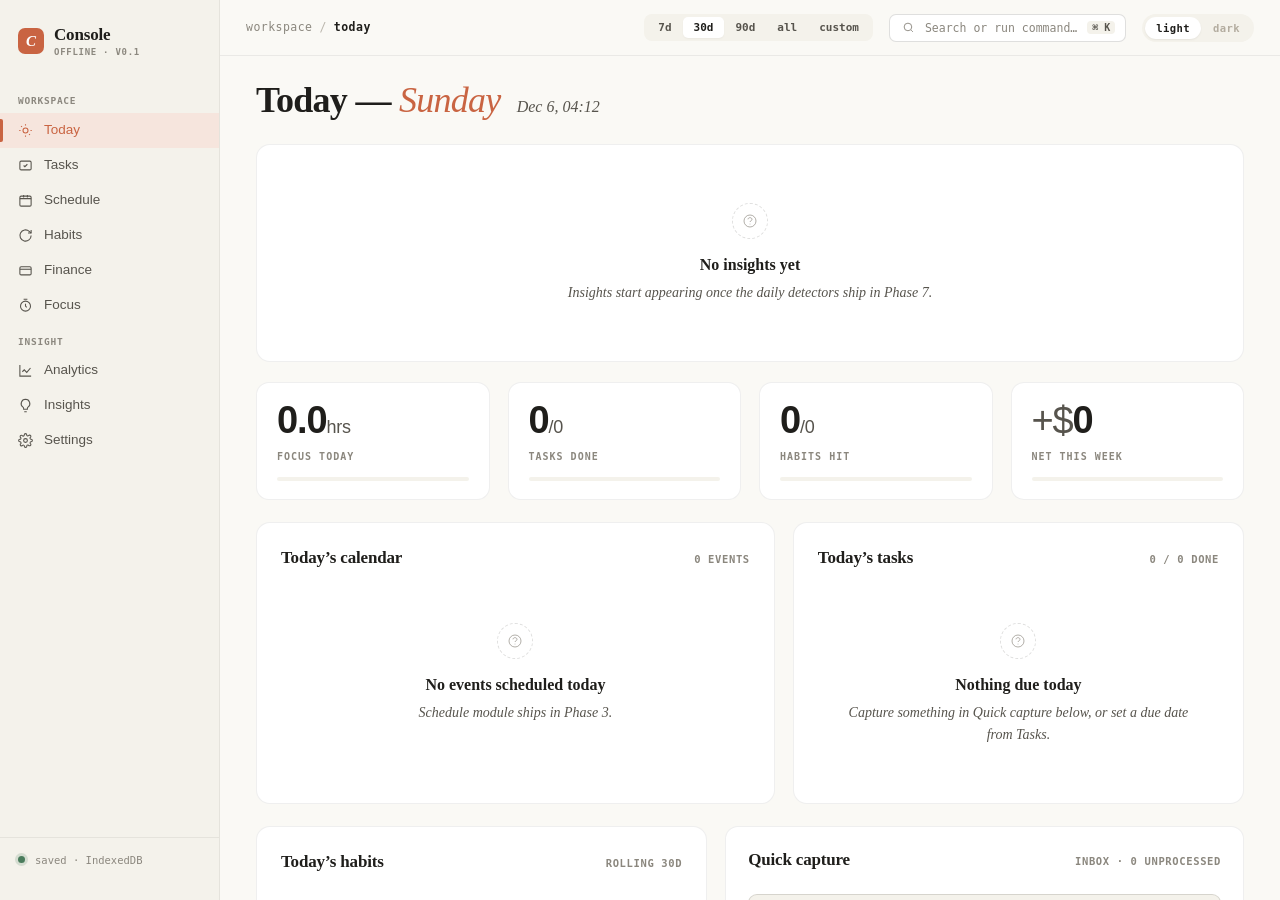
==== commit 3d57068c: "Done Phase 8" ====
--- a/index.html
+++ b/index.html
@@ -4,9 +4,6 @@
 <meta charset="UTF-8" />
 <meta name="viewport" content="width=device-width, initial-scale=1.0" />
 <title>Console</title>
-<link rel="preconnect" href="https://fonts.googleapis.com">
-<link rel="preconnect" href="https://fonts.gstatic.com" crossorigin>
-<link href="https://fonts.googleapis.com/css2?family=Source+Serif+4:opsz,wght@8..60,400;8..60,500;8..60,700&family=Inter:wght@400;500;600;700;800&family=JetBrains+Mono:wght@500;700&display=swap" rel="stylesheet">
 <!-- tokens -> base -> components: fixed load order, source of truth for all styling. See docs/Console_Workflow.md. -->
 <link rel="stylesheet" href="css/tokens.css">
 <link rel="stylesheet" href="css/base.css">
@@ -74,7 +71,6 @@
     </div>
   </aside>
 
-  <!-- ================== MAIN ================== -->
   <main class="main">
 
     <!-- topbar -->
@@ -154,6 +150,7 @@
      then the shell singletons, then app.js last to boot everything. -->
 <script src="js/db.js"></script>
 <script src="js/lib/format.js"></script>
+<script src="js/lib/tags.js"></script>
 <script src="js/lib/capture.js"></script>
 <script src="js/lib/habits.js"></script>
 <script src="js/lib/stub-module.js"></script>
--- a/css/tokens.css
+++ b/css/tokens.css
@@ -1,6 +1,28 @@
 /* Console — tokens.css
    Design tokens: color, type. Extracted verbatim from console_design_library_final.html (lines 11-89).
    Source values verified byte-identical (modulo whitespace) across design library + all 5 prototypes. */
+
+  @font-face {
+    font-family: 'Inter';
+    src: url('../fonts/inter-latin.woff2') format('woff2');
+    font-weight: 400 800;
+    font-style: normal;
+    font-display: swap;
+  }
+  @font-face {
+    font-family: 'JetBrains Mono';
+    src: url('../fonts/jetbrains-mono-latin.woff2') format('woff2');
+    font-weight: 500 700;
+    font-style: normal;
+    font-display: swap;
+  }
+  @font-face {
+    font-family: 'Source Serif 4';
+    src: url('../fonts/source-serif-4-latin.woff2') format('woff2');
+    font-weight: 400 700;
+    font-style: normal;
+    font-display: swap;
+  }
 
   :root {
     --paper: #FAF9F5;
@@ -42,6 +64,16 @@
     --display: 'Source Serif 4', Georgia, serif;
     --body: 'Inter', -apple-system, sans-serif;
     --mono: 'JetBrains Mono', monospace;
+
+    /* MOTION — added for the FX/animation polish pass (post-Phase-9). Subtle/professional per the
+       user's own call: quick, understated easing, no bounce/overshoot. Not theme-dependent (same
+       in light + dark), lives here so both base.css and components.css can reference one source
+       of truth instead of hand-rolling durations/easings per rule. */
+    --ease-out: cubic-bezier(0.16, 1, 0.3, 1);
+    --ease-in-out: cubic-bezier(0.4, 0, 0.2, 1);
+    --dur-fast: 0.12s;
+    --dur-base: 0.2s;
+    --dur-slow: 0.32s;
   }
 
   [data-theme="dark"] {
--- a/css/base.css
+++ b/css/base.css
@@ -15,6 +15,51 @@
        since it's still shared by 2 of 4 and is a generic layout primitive, not module-specific
        content — but don't assume Schedule/Finance will use it without checking their prototypes
        when their phases start. */
+
+  /* ============ MOTION SYSTEM (FX/animation polish pass) ============
+     Added after every screen was functionally complete (Phases 1-9), as its own dedicated pass —
+     not a new feature, a finishing touch. Subtle/professional per the user's own call: short
+     durations, no bounce/overshoot, entrance-only (no exit animations — see below), route/view
+     switches stay instant (only in-page elements animate). Zero JS changes anywhere in this pass:
+     every animation here either (a) autoplays because the element is freshly inserted via
+     `innerHTML` (true for every module's list/card rows and for the 4 modules' hand-rolled modal
+     overlays — see js/modules/*/index.js's renderModal() pattern), or (b) autoplays via the
+     `:not([hidden])` trick below, which works because [hidden] resolves to `display:none` — going
+     from no box to a box is exactly the trigger CSS animations need to (re)start, so toggling the
+     existing `hidden` attribute (already the app's one and only show/hide convention, see
+     Console_Workflow.md) is enough. This is also why there's no matching exit/close animation:
+     doing that smoothly would require delaying the actual DOM removal with a JS timeout in every
+     module's closeModal()/hidden-toggle, which is real logic risk for a pass that's supposed to be
+     zero-risk polish. Snapping closed instead of fading is an intentional trade-off, not an
+     oversight — revisit only if the user asks for it explicitly.
+     Reduced motion: honored globally below, this must stay the first real rule in the cascade so
+     nothing loaded later can out-specificity it. */
+  @media (prefers-reduced-motion: reduce) {
+    *, *::before, *::after {
+      animation-duration: 0.001ms !important;
+      animation-iteration-count: 1 !important;
+      transition-duration: 0.001ms !important;
+      scroll-behavior: auto !important;
+    }
+  }
+
+  /* Shared keyframes — defined once here (base.css loads before components.css) so every
+     component can reference them without redefining. Naming mirrors the existing `pulse`/`shimmer`
+     precedent already in this codebase (one keyframe, many consumers). */
+  @keyframes fadeInUp { from { opacity: 0; transform: translateY(6px); } to { opacity: 1; transform: translateY(0); } }
+  /* Movement-free, faster variant of fadeInUp — used specifically on rows/cards that live inside
+     lists with j/k keyboard reselection (Tasks/Schedule/Habits/Finance/Focus all document this
+     shortcut). Those modules re-render the WHOLE list via innerHTML on every selection change, not
+     just on real data changes, so `fadeInUp`'s translateY would replay on every keypress while
+     navigating — fine occasionally, distracting/flickery under rapid j/k. `fadeIn` keeps the "less
+     static" win for genuine list loads/filters without that repeated-navigation cost. */
+  @keyframes fadeIn { from { opacity: 0; } to { opacity: 1; } }
+  @keyframes overlayFadeIn { from { opacity: 0; } to { opacity: 1; } }
+  @keyframes modalIn { from { opacity: 0; transform: translateY(10px) scale(0.97); } to { opacity: 1; transform: translateY(0) scale(1); } }
+  @keyframes popIn { from { opacity: 0; transform: translateY(-4px) scale(0.98); } to { opacity: 1; transform: translateY(0) scale(1); } }
+  @keyframes checkPop { 0% { transform: scale(0.82); } 55% { transform: scale(1.14); } 100% { transform: scale(1); } }
+  @keyframes barGrow { from { transform: scaleX(0); } to { transform: scaleX(1); } }
+  @keyframes toastIn { from { opacity: 0; transform: translateY(10px); } to { opacity: 1; transform: translateY(0); } }
 
   /* RESET */
   * { box-sizing: border-box; margin: 0; padding: 0; }
@@ -55,12 +100,19 @@
   .brand-meta { font-family: var(--mono); font-size: 9px; text-transform: uppercase; letter-spacing: 0.08em; color: var(--ink-3); font-weight: 700; margin-top: -2px; }
 
   .nav-group-label { font-family: var(--mono); font-size: 9.5px; text-transform: uppercase; letter-spacing: 0.08em; color: var(--ink-3); font-weight: 700; padding: 12px 18px 4px; }
-  .nav-item { display: flex; align-items: center; gap: 11px; padding: 7px 18px; cursor: pointer; color: var(--ink-2); font-size: 13.5px; font-weight: 500; position: relative; }
+  .nav-item { display: flex; align-items: center; gap: 11px; padding: 7px 18px; cursor: pointer; color: var(--ink-2); font-size: 13.5px; font-weight: 500; position: relative; transition: color var(--dur-base) var(--ease-out), background var(--dur-base) var(--ease-out); }
   .nav-item:hover { color: var(--ink-1); background: var(--line-1); }
   .nav-item.active { color: var(--accent); background: var(--accent-soft); }
-  .nav-item.active::before { content: ""; position: absolute; left: 0; top: 6px; bottom: 6px; width: 3px; background: var(--accent); border-radius: 0 2px 2px 0; }
-  .nav-item svg { width: 15px; height: 15px; stroke-width: 1.7; flex-shrink: 0; }
-  .nav-item .nav-count { margin-left: auto; font-family: var(--mono); font-size: 10px; color: var(--ink-3); font-weight: 700; }
+  /* This pseudo-element only exists in the box tree while `.active` is present — it's created
+     fresh each time the router swaps the active nav item, not toggled on a persistent box — so a
+     `transition` here would never have a prior state to animate from. `animation` autoplays on
+     that fresh insertion instead (same reasoning as this file's header comment on the
+     `:not([hidden])` trick). */
+  .nav-item.active::before { content: ""; position: absolute; left: 0; top: 6px; bottom: 6px; width: 3px; background: var(--accent); border-radius: 0 2px 2px 0; animation: navIndicatorIn var(--dur-base) var(--ease-out); }
+  @keyframes navIndicatorIn { from { transform: scaleY(0); opacity: 0; } to { transform: scaleY(1); opacity: 1; } }
+  .nav-item svg { width: 15px; height: 15px; stroke-width: 1.7; flex-shrink: 0; transition: transform var(--dur-base) var(--ease-out); }
+  .nav-item:hover svg { transform: translateX(1px); }
+  .nav-item .nav-count { margin-left: auto; font-family: var(--mono); font-size: 10px; color: var(--ink-3); font-weight: 700; transition: color var(--dur-base) var(--ease-out); }
   .nav-item.active .nav-count { color: var(--accent); }
 
   .sidebar-footer { margin-top: auto; padding: 14px 18px; display: flex; align-items: center; gap: 10px; font-family: var(--mono); font-size: 10.5px; color: var(--ink-3); border-top: 1px solid var(--line-1); }
@@ -75,7 +127,7 @@
   .topbar-spacer { flex: 1; }
 
   .segmented { display: inline-flex; background: var(--paper-2); border-radius: 8px; padding: 3px; }
-  .segmented button { background: transparent; border: none; padding: 4px 11px; font-family: var(--mono); font-size: 11px; color: var(--ink-2); cursor: pointer; border-radius: 5px; font-weight: 600; }
+  .segmented button { background: transparent; border: none; padding: 4px 11px; font-family: var(--mono); font-size: 11px; color: var(--ink-2); cursor: pointer; border-radius: 5px; font-weight: 600; transition: background var(--dur-base) var(--ease-out), color var(--dur-base) var(--ease-out), box-shadow var(--dur-base) var(--ease-out); }
   .segmented button.active { background: var(--card); color: var(--ink-1); font-weight: 700; box-shadow: 0 1px 2px rgba(0,0,0,0.04); }
 
   /* RANGE FILTER (Phase 7 / Analytics) — the "custom" popover anchored under the segmented
@@ -83,26 +135,48 @@
      its own — `.segmented` keeps its exact Phase 1 appearance. See
      docs/phase_prompts/phase_7_analytics.md Design Decision #3. */
   .range-filter { position: relative; }
-  .range-popover { position: absolute; top: calc(100% + 8px); right: 0; z-index: 60; background: var(--card); border: 1px solid var(--line-2); border-radius: 10px; box-shadow: 0 10px 28px rgba(31,30,27,0.14); padding: 14px; display: flex; flex-direction: column; gap: 10px; width: 200px; }
+  .range-popover { position: absolute; top: calc(100% + 8px); right: 0; z-index: 60; background: var(--card); border: 1px solid var(--line-2); border-radius: 10px; box-shadow: 0 10px 28px rgba(31,30,27,0.14); padding: 14px; display: flex; flex-direction: column; gap: 10px; width: 200px; transform-origin: top right; }
   [data-theme="dark"] .range-popover { box-shadow: 0 10px 28px rgba(0,0,0,0.5); }
   .range-popover[hidden] { display: none; }
-
-  .cmd-trigger { display: flex; align-items: center; gap: 10px; padding: 6px 10px 6px 12px; border: 1px solid var(--line-2); border-radius: 7px; font-family: var(--mono); font-size: 11.5px; color: var(--ink-3); cursor: pointer; background: var(--card); min-width: 230px; }
+  /* Persistent node, shown/hidden by toggling `hidden` (js/app.js) rather than recreated — the
+     `:not([hidden])` state change from `display:none` to a real box is what (re)triggers the
+     animation each time it opens, no JS changes needed. See base.css's motion-system header note. */
+  .range-popover:not([hidden]) { animation: popIn var(--dur-base) var(--ease-out); }
+
+  .cmd-trigger { display: flex; align-items: center; gap: 10px; padding: 6px 10px 6px 12px; border: 1px solid var(--line-2); border-radius: 7px; font-family: var(--mono); font-size: 11.5px; color: var(--ink-3); cursor: pointer; background: var(--card); min-width: 230px; transition: border-color var(--dur-base) var(--ease-out); }
   .cmd-trigger:hover { border-color: var(--ink-3); }
   .cmd-trigger .kbd { background: var(--paper-2); padding: 1px 5px; border-radius: 4px; font-size: 10px; color: var(--ink-2); font-weight: 700; margin-left: auto; }
   .cmd-trigger svg { width: 13px; height: 13px; stroke-width: 1.7; color: var(--ink-3); }
 
   .theme-toggle { display: inline-flex; gap: 1px; background: var(--paper-2); padding: 3px; border-radius: 999px; }
-  .theme-toggle button { background: transparent; border: none; padding: 5px 11px; font-family: var(--mono); font-size: 10.5px; color: var(--ink-2); cursor: pointer; border-radius: 999px; font-weight: 700; text-transform: lowercase; letter-spacing: 0.04em; }
+  .theme-toggle button { background: transparent; border: none; padding: 5px 11px; font-family: var(--mono); font-size: 10.5px; color: var(--ink-2); cursor: pointer; border-radius: 999px; font-weight: 700; text-transform: lowercase; letter-spacing: 0.04em; transition: background var(--dur-base) var(--ease-out), color var(--dur-base) var(--ease-out), box-shadow var(--dur-base) var(--ease-out); }
   .theme-toggle button.active { background: var(--card); color: var(--ink-1); box-shadow: 0 1px 2px rgba(0,0,0,0.06); }
 
   /* ============ CONTENT SCROLL ============ */
   .content { flex: 1; overflow-y: auto; padding: 26px 36px 100px; }
   .content-inner { max-width: 1180px; margin: 0 auto; }
 
+  /* VIEW/ROUTE TRANSITION — added on top of this pass per explicit user request (a page-fade on
+     nav clicks, "like a usual website"), overriding this pass's original default of leaving route
+     switches instant. `#app-content` (== `.content-inner`, see index.html) is a PERSISTENT node —
+     router.js swaps its `innerHTML` on every navigation but never replaces the element itself — so
+     unlike every other animation in this file (which autoplay because their element is freshly
+     inserted), a plain `animation` here would only ever play once, on initial page load. router.js's
+     go() now explicitly restarts it after every module swap: remove this class, force a reflow,
+     re-add it. Reuses `fadeInUp` rather than a dedicated keyframe — same subtle motion as
+     everything else in this pass, nothing route-transitions-specific about it. */
+  #app-content.route-fade { animation: fadeInUp var(--dur-base) var(--ease-out); }
+
   /* ============ FLOATING TIMER ============ */
   @keyframes pulse { 0%, 100% { opacity: 1; } 50% { opacity: 0.5; } }
   .floating-timer { position: fixed; bottom: 22px; right: 22px; background: var(--ink-1); color: var(--paper); border-radius: 14px; padding: 14px 18px; box-shadow: 0 12px 32px rgba(31,30,27,0.16); display: flex; align-items: center; gap: 16px; z-index: 100; }
+  /* The `display: flex` above out-specifies the UA stylesheet's `[hidden] { display: none }`,
+     so without this rule the timer renders 00:00 on every screen forever even though app.js
+     correctly sets `hidden` — same explicit re-hide `.range-popover`/`.palette-overlay` carry. */
+  .floating-timer[hidden] { display: none; }
+  /* Persistent node toggled via `hidden` (js/app.js) when a Focus session starts/ends — same
+     `:not([hidden])` entrance trick as `.range-popover` above. */
+  .floating-timer:not([hidden]) { animation: fadeInUp var(--dur-slow) var(--ease-out); }
   [data-theme="dark"] .floating-timer { background: var(--card); border: 1px solid var(--line-2); box-shadow: 0 12px 32px rgba(0,0,0,0.4); color: var(--ink-1); }
   .floating-timer .ftindicator { width: 8px; height: 8px; background: var(--accent); border-radius: 50%; box-shadow: 0 0 0 4px rgba(232,130,94,0.25); animation: pulse 1.8s infinite; }
   .floating-timer .ftcontent .ftmode { font-family: var(--mono); font-size: 9.5px; text-transform: uppercase; letter-spacing: 0.08em; opacity: 0.65; font-weight: 700; }
@@ -145,8 +219,9 @@
   .page-head-row .inner { max-width: 1180px; margin: 0 auto; display: flex; align-items: baseline; gap: 16px; }
   .page-sub { font-family: var(--display); font-style: italic; font-size: 14px; color: var(--ink-2); }
   .page-actions { margin-left: auto; display: flex; gap: 8px; }
-  .btn-mini { background: var(--card); border: 1px solid var(--line-2); padding: 6px 12px; border-radius: 7px; font-family: var(--mono); font-size: 11px; font-weight: 700; text-transform: uppercase; letter-spacing: 0.04em; color: var(--ink-2); cursor: pointer; display: inline-flex; align-items: center; gap: 5px; }
+  .btn-mini { background: var(--card); border: 1px solid var(--line-2); padding: 6px 12px; border-radius: 7px; font-family: var(--mono); font-size: 11px; font-weight: 700; text-transform: uppercase; letter-spacing: 0.04em; color: var(--ink-2); cursor: pointer; display: inline-flex; align-items: center; gap: 5px; transition: background var(--dur-fast) var(--ease-out), color var(--dur-fast) var(--ease-out), transform var(--dur-fast) var(--ease-out); }
   .btn-mini:hover { background: var(--paper-2); color: var(--ink-1); }
+  .btn-mini:active { transform: scale(0.96); }
   .btn-mini.primary { background: var(--accent); border-color: var(--accent); color: white; }
   .btn-mini.primary:hover { background: var(--accent-dk); }
   .btn-mini svg { width: 12px; height: 12px; stroke-width: 2; }
@@ -154,10 +229,10 @@
   /* ============ VIEW TABS ROW (Tasks/Schedule/Habits) ============ */
   .view-tabs-row { padding: 18px 36px 0; }
   .view-tabs-inner { max-width: 1180px; margin: 0 auto; border-bottom: 1px solid var(--line-1); display: flex; gap: 0; overflow-x: auto; }
-  .vtab { padding: 10px 14px; font-family: var(--mono); font-size: 11.5px; color: var(--ink-3); cursor: pointer; border-bottom: 2px solid transparent; margin-bottom: -1px; font-weight: 700; letter-spacing: 0.04em; text-transform: lowercase; white-space: nowrap; display: inline-flex; align-items: center; gap: 6px; }
+  .vtab { padding: 10px 14px; font-family: var(--mono); font-size: 11.5px; color: var(--ink-3); cursor: pointer; border-bottom: 2px solid transparent; margin-bottom: -1px; font-weight: 700; letter-spacing: 0.04em; text-transform: lowercase; white-space: nowrap; display: inline-flex; align-items: center; gap: 6px; transition: color var(--dur-base) var(--ease-out), border-color var(--dur-base) var(--ease-out); }
   .vtab:hover { color: var(--ink-2); }
   .vtab.active { color: var(--accent); border-bottom-color: var(--accent); }
-  .vtab .vcount { font-size: 10px; color: var(--ink-3); background: var(--paper-2); padding: 1px 6px; border-radius: 999px; font-weight: 700; }
+  .vtab .vcount { font-size: 10px; color: var(--ink-3); background: var(--paper-2); padding: 1px 6px; border-radius: 999px; font-weight: 700; transition: color var(--dur-base) var(--ease-out), background var(--dur-base) var(--ease-out); }
   .vtab.active .vcount { color: var(--accent); background: var(--accent-soft); }
   .vtab-spacer { flex: 1; }
   .vtab-extra { display: inline-flex; align-items: center; gap: 8px; padding: 8px 0; }
@@ -165,7 +240,9 @@
   /* ============ METRICS ROW (Tasks/Schedule/Habits) ============ */
   .metrics-row { padding: 18px 36px 0; }
   .metrics-inner { max-width: 1180px; margin: 0 auto; display: grid; grid-template-columns: repeat(4, 1fr); gap: 14px; }
-  .metric { background: var(--card); border: 1px solid var(--line-1); border-radius: 11px; padding: 12px 16px; }
+  .metric { background: var(--card); border: 1px solid var(--line-1); border-radius: 11px; padding: 12px 16px; transition: transform var(--dur-base) var(--ease-out), box-shadow var(--dur-base) var(--ease-out); }
+  .metric:hover { transform: translateY(-2px); box-shadow: 0 6px 16px rgba(31,30,27,0.08); }
+  [data-theme="dark"] .metric:hover { box-shadow: 0 6px 16px rgba(0,0,0,0.35); }
   .metric .mnum { font-family: var(--body); font-weight: 800; font-size: 24px; letter-spacing: -0.03em; line-height: 1; font-variant-numeric: tabular-nums; }
   .metric .mnum .munit { font-size: 13px; color: var(--ink-2); font-weight: 500; margin-left: 2px; }
   .metric .mlbl { font-family: var(--mono); font-size: 9.5px; color: var(--ink-3); text-transform: uppercase; letter-spacing: 0.08em; font-weight: 700; margin-top: 6px; display: flex; align-items: center; justify-content: space-between; }
--- a/css/components.css
+++ b/css/components.css
@@ -10,7 +10,9 @@
      FROM DESIGN LIBRARY
      ============================================================ */
   /* CARDS */
-  .card { background: var(--card); border: 1px solid var(--line-1); border-radius: 14px; padding: 22px 24px; }
+  .card { background: var(--card); border: 1px solid var(--line-1); border-radius: 14px; padding: 22px 24px; transition: box-shadow var(--dur-base) var(--ease-out), transform var(--dur-base) var(--ease-out); }
+  .card:hover { transform: translateY(-1px); box-shadow: 0 4px 14px rgba(31,30,27,0.06); }
+  [data-theme="dark"] .card:hover { box-shadow: 0 4px 14px rgba(0,0,0,0.3); }
   .card-l { border-radius: 16px; padding: 26px 28px; }
   .card.accent-top { border-top: 4px solid var(--accent); }
   .card.accent-top.teal { border-top-color: var(--teal); }
@@ -47,7 +49,9 @@
   .hero-stat .delta .arr { font-weight: 700; font-size: 10px; }
 
   /* ANNOTATED STAT (serif italic) */
-  .annot-stat { background: var(--card); border: 1px solid var(--line-1); border-radius: 12px; padding: 18px 20px; }
+  .annot-stat { background: var(--card); border: 1px solid var(--line-1); border-radius: 12px; padding: 18px 20px; transition: transform var(--dur-base) var(--ease-out), box-shadow var(--dur-base) var(--ease-out); }
+  .annot-stat:hover { transform: translateY(-1px); box-shadow: 0 4px 14px rgba(31,30,27,0.06); }
+  [data-theme="dark"] .annot-stat:hover { box-shadow: 0 4px 14px rgba(0,0,0,0.3); }
   .annot-stat .label { font-family: var(--mono); font-size: 10.5px; color: var(--ink-3); text-transform: uppercase; letter-spacing: 0.06em; margin-bottom: 8px; font-weight: 700; }
   .annot-stat .val { font-family: var(--display); font-weight: 700; font-size: 36px; line-height: 1; letter-spacing: -0.02em; }
   .annot-stat .val .unit { font-family: var(--body); font-size: 16px; color: var(--ink-3); font-weight: 500; margin-left: 4px; }
@@ -56,7 +60,8 @@
   .annot-stat .annot .neg { color: var(--warning); font-style: normal; font-weight: 600; }
 
   /* BUTTONS */
-  .btn { display: inline-flex; align-items: center; gap: 7px; font-family: var(--body); font-size: 14px; font-weight: 500; padding: 8px 16px; border-radius: 9px; border: 1px solid transparent; cursor: pointer; background: transparent; transition: background 0.15s, border-color 0.15s; }
+  .btn { display: inline-flex; align-items: center; gap: 7px; font-family: var(--body); font-size: 14px; font-weight: 500; padding: 8px 16px; border-radius: 9px; border: 1px solid transparent; cursor: pointer; background: transparent; transition: background var(--dur-fast) var(--ease-out), border-color var(--dur-fast) var(--ease-out), transform var(--dur-fast) var(--ease-out); }
+  .btn:active { transform: scale(0.97); }
   .btn.primary { background: var(--ink-1); color: var(--paper); }
   .btn.primary:hover { background: var(--ink-2); }
   .btn.accent { background: var(--accent); color: white; }
@@ -69,8 +74,9 @@
   .btn.danger:hover { background: rgba(177,77,63,0.06); }
   .btn.sm { padding: 5px 11px; font-size: 12.5px; border-radius: 7px; }
   .btn.lg { padding: 11px 22px; font-size: 15px; border-radius: 10px; }
-  .icon-btn { width: 32px; height: 32px; padding: 0; border-radius: 8px; display: grid; place-items: center; background: transparent; border: 1px solid var(--line-2); color: var(--ink-2); cursor: pointer; }
+  .icon-btn { width: 32px; height: 32px; padding: 0; border-radius: 8px; display: grid; place-items: center; background: transparent; border: 1px solid var(--line-2); color: var(--ink-2); cursor: pointer; transition: background var(--dur-fast) var(--ease-out), color var(--dur-fast) var(--ease-out), transform var(--dur-fast) var(--ease-out); }
   .icon-btn:hover { background: var(--paper-2); color: var(--ink-1); }
+  .icon-btn:active { transform: scale(0.94); }
   .icon-btn svg { width: 16px; height: 16px; stroke-width: 1.7; }
 
   /* FORM CONTROLS */
@@ -81,8 +87,8 @@
 
   .toggle { position: relative; display: inline-block; width: 38px; height: 22px; }
   .toggle input { display: none; }
-  .toggle .track { position: absolute; inset: 0; background: var(--line-2); border-radius: 12px; transition: background 0.18s; }
-  .toggle .thumb { position: absolute; top: 2px; left: 2px; width: 18px; height: 18px; background: white; border-radius: 50%; transition: transform 0.18s; box-shadow: 0 1px 2px rgba(0,0,0,0.15); }
+  .toggle .track { position: absolute; inset: 0; background: var(--line-2); border-radius: 12px; transition: background var(--dur-base) var(--ease-out); }
+  .toggle .thumb { position: absolute; top: 2px; left: 2px; width: 18px; height: 18px; background: white; border-radius: 50%; transition: transform var(--dur-base) var(--ease-out); box-shadow: 0 1px 2px rgba(0,0,0,0.15); }
   .toggle input:checked + .track { background: var(--accent); }
   .toggle input:checked + .track + .thumb { transform: translateX(16px); }
 
@@ -90,16 +96,16 @@
   .slider::-webkit-slider-thumb { -webkit-appearance: none; width: 16px; height: 16px; border-radius: 50%; background: var(--accent); cursor: pointer; }
   .slider::-moz-range-thumb { width: 16px; height: 16px; border-radius: 50%; background: var(--accent); cursor: pointer; border: none; }
 
-  .check, .radio { width: 18px; height: 18px; border: 1.5px solid var(--line-2); border-radius: 5px; display: inline-grid; place-items: center; cursor: pointer; background: var(--card); }
+  .check, .radio { width: 18px; height: 18px; border: 1.5px solid var(--line-2); border-radius: 5px; display: inline-grid; place-items: center; cursor: pointer; background: var(--card); transition: background var(--dur-fast) var(--ease-out), border-color var(--dur-fast) var(--ease-out); }
   .radio { border-radius: 50%; }
-  .check.checked { background: var(--accent); border-color: var(--accent); }
+  .check.checked { background: var(--accent); border-color: var(--accent); animation: checkPop var(--dur-base) var(--ease-out); }
   .check.checked::after { content: ""; width: 9px; height: 5px; border-left: 1.5px solid white; border-bottom: 1.5px solid white; transform: rotate(-45deg); margin-top: -3px; }
-  .radio.checked { border-color: var(--accent); }
+  .radio.checked { border-color: var(--accent); animation: checkPop var(--dur-base) var(--ease-out); }
   .radio.checked::after { content: ""; width: 8px; height: 8px; background: var(--accent); border-radius: 50%; }
 
   /* PILL SEGMENTED CONTROL */
   .pill-segment { display: inline-flex; gap: 6px; }
-  .pill-segment button { background: transparent; border: 1px solid var(--line-2); color: var(--ink-2); padding: 8px 18px; border-radius: 999px; font-family: var(--body); font-size: 12px; font-weight: 700; letter-spacing: 0.08em; text-transform: uppercase; cursor: pointer; transition: background 0.15s, color 0.15s, border-color 0.15s; }
+  .pill-segment button { background: transparent; border: 1px solid var(--line-2); color: var(--ink-2); padding: 8px 18px; border-radius: 999px; font-family: var(--body); font-size: 12px; font-weight: 700; letter-spacing: 0.08em; text-transform: uppercase; cursor: pointer; transition: background var(--dur-base) var(--ease-out), color var(--dur-base) var(--ease-out), border-color var(--dur-base) var(--ease-out); }
   .pill-segment button:hover { border-color: var(--ink-3); color: var(--ink-1); }
   .pill-segment button.active { background: transparent; border-color: var(--accent); color: var(--accent); box-shadow: 0 0 0 1px var(--accent) inset; }
 
@@ -134,12 +140,20 @@
   .status-dot.warn { background: var(--warning); }
   .status-dot.err { background: var(--danger); }
 
-  .chip { display: inline-flex; align-items: center; gap: 5px; background: var(--paper-2); border: 1px solid var(--line-1); padding: 4px 9px 4px 10px; border-radius: 6px; font-family: var(--mono); font-size: 11.5px; color: var(--ink-2); }
-  .chip .close { width: 14px; height: 14px; border-radius: 3px; display: grid; place-items: center; cursor: pointer; color: var(--ink-3); }
+  .chip { display: inline-flex; align-items: center; gap: 5px; background: var(--paper-2); border: 1px solid var(--line-1); padding: 4px 9px 4px 10px; border-radius: 6px; font-family: var(--mono); font-size: 11.5px; color: var(--ink-2); animation: popIn var(--dur-base) var(--ease-out) backwards; }
+  .chip .close { width: 14px; height: 14px; border-radius: 3px; display: grid; place-items: center; cursor: pointer; color: var(--ink-3); transition: background var(--dur-fast) var(--ease-out), color var(--dur-fast) var(--ease-out); }
   .chip .close:hover { background: rgba(31,30,27,0.08); color: var(--ink-1); }
   .chip.context { color: var(--blue); background: var(--blue-soft); border-color: var(--blue-soft); }
   .chip.project { color: var(--plum); background: var(--plum-soft); border-color: var(--plum-soft); }
   .chip.kbd { background: var(--card); border: 1px solid var(--line-2); padding: 1px 6px; color: var(--ink-2); font-family: var(--mono); font-size: 10.5px; border-radius: 4px; box-shadow: 0 1px 0 var(--line-2); }
+  /* TAG PICKER — the New Task modal's multi-select over existing tags. Chip-sized on purpose:
+     .pill-segment (18px pads, uppercase) is for a fixed 3-4 exclusive options and overflows a
+     modal column once the open-ended tag list grows. Active state mirrors .pill-segment
+     button.active's inset-ring treatment so selection reads the same across both controls. */
+  .tag-picker { display: flex; flex-wrap: wrap; gap: 6px; margin: 6px 0 8px; }
+  .tag-picker button { font-family: var(--mono); font-size: 11px; padding: 4px 11px; border-radius: 999px; border: 1px solid var(--line-2); background: var(--card); color: var(--ink-2); cursor: pointer; transition: background var(--dur-fast) var(--ease-out), border-color var(--dur-fast) var(--ease-out), color var(--dur-fast) var(--ease-out); }
+  .tag-picker button:hover { border-color: var(--ink-3); color: var(--ink-1); }
+  .tag-picker button.active { border-color: var(--accent); color: var(--accent); box-shadow: 0 0 0 1px var(--accent) inset; }
 
   /* CALLOUTS */
   .callout { border-radius: 11px; padding: 16px 20px; border-left: 3px solid; }
@@ -158,8 +172,12 @@
   .callout .ctext strong { font-weight: 600; }
 
   /* PROGRESS */
+  /* `.fill` elements get their real width set inline per-render (computed from live data — see
+     each module's render()); animating `transform: scaleX` (rather than `width`, which is already
+     final) makes the bar "grow in" from 0 on every fresh render without fighting the inline width,
+     same trick used for every `.fill`-shaped component below (`.ec-bar`, `.hbar`, `.ebar`, etc). */
   .pbar { height: 8px; background: var(--paper-2); border-radius: 4px; overflow: hidden; }
-  .pbar .fill { height: 100%; background: var(--accent); border-radius: 4px; }
+  .pbar .fill { height: 100%; background: var(--accent); border-radius: 4px; transform-origin: left; animation: barGrow var(--dur-slow) var(--ease-out); }
   .pbar.lg { height: 12px; border-radius: 6px; }
   .pbar.sm { height: 5px; border-radius: 3px; }
   .pbar.teal .fill { background: var(--teal); }
@@ -178,7 +196,11 @@
   .pbar.stacked .seg.s3 { background: var(--amber); }
   .pbar.stacked .seg.s4 { background: var(--plum); }
 
-  .ring { --pct: 70; width: 80px; height: 80px; border-radius: 50%; background: conic-gradient(var(--accent) calc(var(--pct) * 1%), var(--paper-2) 0); position: relative; }
+  /* --pct isn't `@property`-registered, so it can't be smoothly interpolated by a CSS animation
+     (only discrete-jumps) — animating the ring's own opacity/scale in on mount instead of trying
+     to "grow" the conic-gradient itself, which would need a JS-driven rAF loop out of scope for
+     this CSS-only pass. */
+  .ring { --pct: 70; width: 80px; height: 80px; border-radius: 50%; background: conic-gradient(var(--accent) calc(var(--pct) * 1%), var(--paper-2) 0); position: relative; animation: popIn var(--dur-slow) var(--ease-out) backwards; }
   .ring::after { content: ""; position: absolute; inset: 7px; background: var(--card); border-radius: 50%; }
   .ring .ring-val { position: absolute; inset: 0; display: grid; place-items: center; font-family: var(--display); font-weight: 700; font-size: 19px; z-index: 1; letter-spacing: -0.01em; }
   .ring.teal { background: conic-gradient(var(--teal) calc(var(--pct) * 1%), var(--paper-2) 0); }
@@ -202,7 +224,11 @@
 
   /* LIST ROWS */
   .row-list { background: var(--card); border: 1px solid var(--line-1); border-radius: 12px; overflow: hidden; }
-  .list-row { display: grid; align-items: center; padding: 12px 16px; border-bottom: 1px solid var(--line-1); gap: 14px; }
+  /* `fadeIn` (not `fadeInUp`), fast duration — this base .list-row class is shared by Schedule's
+     Agenda, Habits' Archive/Correlations, Finance's Transactions/Reports and Focus's Log, every one
+     of which documents j/k reselection (full-list re-render on every keypress, not just on real
+     data changes — see base.css's fadeIn keyframe comment for why translateY was dropped here). */
+  .list-row { display: grid; align-items: center; padding: 12px 16px; border-bottom: 1px solid var(--line-1); gap: 14px; transition: background var(--dur-fast) var(--ease-out); animation: fadeIn var(--dur-fast) var(--ease-out) backwards; }
   .list-row:last-child { border-bottom: none; }
   .list-row.task { grid-template-columns: 18px 1fr auto auto auto; }
   .list-row.event { grid-template-columns: 64px 1fr auto auto; }
@@ -210,6 +236,17 @@
   .list-row.habit { grid-template-columns: 1fr 120px auto auto; }
   .list-row.report { grid-template-columns: 90px 1fr 1fr 1fr 1fr; }
   .list-row:hover { background: var(--paper); }
+  /* Entrance stagger, capped at 6 steps/25ms — every row keeps the same fadeInUp, just offset so a
+     freshly (re)rendered list reads as a gentle cascade instead of every row popping in at once.
+     Capped rather than per-row (would need a JS-set `--i` custom property per element, out of
+     scope for this CSS-only pass) so long lists don't accumulate absurd delay past the first
+     screenful. */
+  .list-row:nth-child(1) { animation-delay: 0ms; }
+  .list-row:nth-child(2) { animation-delay: 25ms; }
+  .list-row:nth-child(3) { animation-delay: 50ms; }
+  .list-row:nth-child(4) { animation-delay: 75ms; }
+  .list-row:nth-child(5) { animation-delay: 100ms; }
+  .list-row:nth-child(n+6) { animation-delay: 125ms; }
   .list-row .ti { font-weight: 500; }
   .list-row .ti.done { color: var(--ink-3); text-decoration: line-through; }
   .list-row .meta { font-family: var(--mono); font-size: 11.5px; color: var(--ink-3); }
@@ -272,14 +309,14 @@
   .end-pill.prior { border-color: var(--ink-3); color: var(--ink-3); border-style: dashed; }
 
   /* GITHUB HEATMAP */
-  .heatmap-gh { display: flex; flex-direction: column; gap: 4px; }
+  .heatmap-gh { display: flex; flex-direction: column; gap: 4px; animation: fadeInUp var(--dur-slow) var(--ease-out) backwards; }
   .heatmap-gh .month-row { display: grid; grid-template-columns: 30px repeat(53, 1fr); gap: 3px; font-family: var(--mono); font-size: 10px; color: var(--ink-3); text-transform: lowercase; letter-spacing: 0.04em; margin-bottom: 4px; }
   .heatmap-gh .month-row .m-label { grid-column: span 4; line-height: 1; }
   .heatmap-gh .body-row { display: grid; grid-template-columns: 30px 1fr; gap: 3px; }
   .heatmap-gh .day-labels { display: grid; grid-template-rows: repeat(7, 1fr); gap: 3px; font-family: var(--mono); font-size: 9.5px; color: var(--ink-3); text-transform: lowercase; align-items: center; }
   .heatmap-gh .day-labels span:nth-child(odd) { visibility: hidden; }
   .heatmap-gh .grid { display: grid; grid-template-columns: repeat(53, 1fr); grid-template-rows: repeat(7, 1fr); grid-auto-flow: column; gap: 3px; }
-  .heatmap-gh .cell { aspect-ratio: 1 / 1; background: var(--paper-2); border-radius: 2px; transition: outline 0.1s; }
+  .heatmap-gh .cell { aspect-ratio: 1 / 1; background: var(--paper-2); border-radius: 2px; transition: outline var(--dur-fast) var(--ease-out), background var(--dur-fast) var(--ease-out); }
   .heatmap-gh .cell:hover { outline: 1px solid var(--ink-2); outline-offset: 1px; }
   .heatmap-gh .cell.l1 { background: var(--accent-l1); }
   .heatmap-gh .cell.l2 { background: var(--accent-l2); }
@@ -294,14 +331,18 @@
   .heatmap-gh .legend .ls.l4 { background: var(--accent-l4); }
 
   /* PRODUCTIVE HOURS HEATMAP (smaller, single-hue) */
-  .heatmap { display: grid; grid-template-columns: 32px repeat(7, 1fr); grid-auto-rows: 16px; gap: 3px; font-size: 10px; color: var(--ink-3); font-family: var(--mono); }
+  .heatmap { display: grid; grid-template-columns: 32px repeat(7, 1fr); grid-auto-rows: 16px; gap: 3px; font-size: 10px; color: var(--ink-3); font-family: var(--mono); animation: fadeInUp var(--dur-slow) var(--ease-out) backwards; }
   .heatmap .head, .heatmap .row-label { line-height: 16px; }
   .heatmap .head { text-align: center; }
   .heatmap .row-label { text-align: right; padding-right: 6px; }
   .heatmap .cell { border-radius: 2px; }
 
   /* CALENDAR CHAIN */
-  .chain { display: grid; grid-template-columns: repeat(35, 1fr); gap: 3px; }
+  /* Whole-grid fade rather than per-cell stagger — these grids run 35-371 cells (5-week chain up
+     to the 53-week GH heatmap), so a per-cell nth-child stagger would mean hundreds of delay rules
+     for very little visible payoff at that cell size. One fade on the container reads as "the
+     chart draws in" without the CSS bloat. */
+  .chain { display: grid; grid-template-columns: repeat(35, 1fr); gap: 3px; animation: fadeInUp var(--dur-slow) var(--ease-out) backwards; }
   .chain .day { aspect-ratio: 1 / 1; background: var(--paper-2); border-radius: 2px; }
   .chain .day.done { background: var(--accent); }
   .chain .day.partial { background: var(--accent-soft); }
@@ -337,6 +378,11 @@
   .palette-overlay { position: fixed; inset: 0; background: rgba(31,30,27,0.32); display: flex; align-items: flex-start; justify-content: center; padding-top: 14vh; z-index: 200; }
   [data-theme="dark"] .palette-overlay { background: rgba(0,0,0,0.55); }
   .palette-overlay[hidden] { display: none; }
+  /* Persistent node, shown/hidden by js/palette.js toggling `hidden` — same `:not([hidden])`
+     autoplay trick as base.css's `.range-popover`/`.floating-timer` (see base.css's motion-system
+     header note for why this needs no JS changes). */
+  .palette-overlay:not([hidden]) { animation: overlayFadeIn var(--dur-base) var(--ease-out); }
+  .palette-overlay:not([hidden]) .palette { animation: modalIn var(--dur-slow) var(--ease-out); }
   .palette { width: 100%; background: var(--card); border: 1px solid var(--line-2); border-radius: 12px; box-shadow: 0 12px 36px rgba(31,30,27,0.10); max-width: 560px; overflow: hidden; }
   [data-theme="dark"] .palette { box-shadow: 0 12px 36px rgba(0,0,0,0.4); }
   .palette .pinput { padding: 13px 16px; border-bottom: 1px solid var(--line-1); display: flex; align-items: center; gap: 10px; }
@@ -344,7 +390,7 @@
   .palette .pinput input { border: none; outline: none; background: transparent; flex: 1; font-family: var(--body); font-size: 14.5px; color: var(--ink-1); }
   .palette .pres { padding: 8px 0; max-height: 280px; overflow: auto; }
   .palette .pgroup { padding: 6px 16px 4px; font-family: var(--mono); font-size: 10px; color: var(--ink-3); text-transform: uppercase; letter-spacing: 0.06em; font-weight: 700; }
-  .palette .prow { display: flex; align-items: center; gap: 10px; padding: 7px 16px; cursor: pointer; font-size: 13.5px; }
+  .palette .prow { display: flex; align-items: center; gap: 10px; padding: 7px 16px; cursor: pointer; font-size: 13.5px; transition: background var(--dur-fast) var(--ease-out); }
   .palette .prow:hover, .palette .prow.active { background: var(--paper-2); }
   .palette .prow .icn { width: 22px; height: 22px; background: var(--paper-2); border-radius: 5px; display: grid; place-items: center; color: var(--ink-2); }
   .palette .prow .icn svg { width: 13px; height: 13px; stroke-width: 1.7; }
@@ -360,8 +406,12 @@
   .empty .empty-title { font-family: var(--display); font-weight: 700; font-size: 16px; color: var(--ink-1); margin-bottom: 4px; }
   .empty .empty-sub { font-style: italic; font-family: var(--display); font-size: 14px; color: var(--ink-2); }
 
-  /* TOAST */
-  .toast { background: var(--ink-1); color: var(--paper); padding: 10px 16px; border-radius: 10px; display: inline-flex; align-items: center; gap: 12px; font-size: 13.5px; }
+  /* TOAST — wired for real in the 2026-07-06 features pass: Console.toast() (js/app.js) creates
+     these for undo-able deletes across Tasks/Schedule/Finance/Settings. The host sits bottom-center
+     so it never collides with the floating focus timer (bottom-right, z-index 100). */
+  .toast-host { position: fixed; bottom: 24px; left: 50%; transform: translateX(-50%); z-index: 300; display: flex; flex-direction: column; align-items: center; gap: 8px; pointer-events: none; }
+  .toast-host .toast { pointer-events: auto; box-shadow: 0 10px 28px rgba(31,30,27,0.22); }
+  .toast { background: var(--ink-1); color: var(--paper); padding: 10px 16px; border-radius: 10px; display: inline-flex; align-items: center; gap: 12px; font-size: 13.5px; animation: toastIn var(--dur-slow) var(--ease-out); }
   [data-theme="dark"] .toast { background: var(--card); color: var(--ink-1); border: 1px solid var(--line-2); }
   .toast .undo { color: var(--accent-soft); font-family: var(--mono); font-size: 11.5px; margin-left: 6px; cursor: pointer; font-weight: 700; letter-spacing: 0.04em; }
   [data-theme="dark"] .toast .undo { color: var(--accent); }
@@ -436,7 +486,7 @@
   .hstat .delta .arr { font-weight: 700; font-size: 9px; }
   .hstat .delta.neutral { color: var(--ink-3); }
   .hstat .pbar-mini { margin-top: 12px; height: 4px; background: var(--paper-2); border-radius: 2px; overflow: hidden; }
-  .hstat .pbar-mini .fill { height: 100%; background: var(--accent); border-radius: 2px; }
+  .hstat .pbar-mini .fill { height: 100%; background: var(--accent); border-radius: 2px; transform-origin: left; animation: barGrow var(--dur-slow) var(--ease-out); }
   .hstat .pbar-mini.teal .fill { background: var(--teal); }
   .hstat .pbar-mini.blue .fill { background: var(--blue); }
 
@@ -448,7 +498,7 @@
   .cal-list { display: flex; flex-direction: column; }
   .cal-group-label { font-family: var(--mono); font-size: 9.5px; text-transform: uppercase; letter-spacing: 0.08em; color: var(--ink-3); font-weight: 700; padding: 12px 0 6px; border-bottom: 1px solid var(--line-1); margin-bottom: 4px; }
   .cal-group-label:first-child { padding-top: 0; }
-  .cal-row { display: grid; grid-template-columns: 58px 1fr auto; gap: 14px; align-items: center; padding: 9px 0; border-bottom: 1px solid var(--line-1); }
+  .cal-row { display: grid; grid-template-columns: 58px 1fr auto; gap: 14px; align-items: center; padding: 9px 0; border-bottom: 1px solid var(--line-1); animation: fadeInUp var(--dur-slow) var(--ease-out) backwards; }
   .cal-row:last-child { border-bottom: none; }
   .cal-row .ctime { font-family: var(--mono); font-size: 11.5px; color: var(--ink-2); line-height: 1.3; }
   .cal-row .ctime .t { display: block; color: var(--ink-1); font-weight: 700; font-size: 12.5px; }
@@ -465,10 +515,10 @@
 
   /* ============ TASK LIST ============ */
   .task-list { display: flex; flex-direction: column; }
-  .task-row { display: grid; grid-template-columns: 16px 1fr auto auto; gap: 12px; align-items: center; padding: 9px 0; border-bottom: 1px solid var(--line-1); }
+  .task-row { display: grid; grid-template-columns: 16px 1fr auto auto; gap: 12px; align-items: center; padding: 9px 0; border-bottom: 1px solid var(--line-1); animation: fadeInUp var(--dur-slow) var(--ease-out) backwards; }
   .task-row:last-child { border-bottom: none; }
-  .task-row .check { width: 16px; height: 16px; border: 1.5px solid var(--line-2); border-radius: 4px; cursor: pointer; background: var(--card); display: grid; place-items: center; }
-  .task-row.done .check { background: var(--success); border-color: var(--success); }
+  .task-row .check { width: 16px; height: 16px; border: 1.5px solid var(--line-2); border-radius: 4px; cursor: pointer; background: var(--card); display: grid; place-items: center; transition: background var(--dur-fast) var(--ease-out), border-color var(--dur-fast) var(--ease-out); }
+  .task-row.done .check { background: var(--success); border-color: var(--success); animation: checkPop var(--dur-base) var(--ease-out); }
   .task-row.done .check::after { content: ""; width: 8px; height: 4px; border-left: 1.5px solid white; border-bottom: 1.5px solid white; transform: rotate(-45deg) translate(0, -1px); }
   .task-row .ttitle { font-weight: 500; font-size: 13.5px; }
   .task-row.done .ttitle { color: var(--ink-3); text-decoration: line-through; text-decoration-thickness: 1px; }
@@ -496,12 +546,20 @@
   .pane .group-label .gmeta { color: var(--ink-3); font-weight: 500; }
   .pane .group-label.today { color: var(--accent-dk); }
 
-  .pane .task-row { display: grid; grid-template-columns: 18px 1fr auto auto; gap: 12px; padding: 10px 18px; align-items: center; border-bottom: 1px solid var(--line-1); cursor: pointer; position: relative; }
+  /* `fadeIn`, fast duration, not `fadeInUp` — Tasks' j/k reselection re-renders this whole pane on
+     every keypress (see `.list-row`'s comment above for the full reasoning). */
+  .pane .task-row { display: grid; grid-template-columns: 18px 1fr auto auto; gap: 12px; padding: 10px 18px; align-items: center; border-bottom: 1px solid var(--line-1); cursor: pointer; position: relative; transition: background var(--dur-fast) var(--ease-out); animation: fadeIn var(--dur-fast) var(--ease-out) backwards; }
+  .pane .task-row:nth-child(1) { animation-delay: 0ms; }
+  .pane .task-row:nth-child(2) { animation-delay: 25ms; }
+  .pane .task-row:nth-child(3) { animation-delay: 50ms; }
+  .pane .task-row:nth-child(4) { animation-delay: 75ms; }
+  .pane .task-row:nth-child(5) { animation-delay: 100ms; }
+  .pane .task-row:nth-child(n+6) { animation-delay: 125ms; }
   .pane .task-row:hover { background: var(--paper); }
   .pane .task-row.selected { background: var(--accent-soft); }
   .pane .task-row.selected::before { content: ""; position: absolute; left: 0; top: 0; bottom: 0; width: 3px; background: var(--accent); }
-  .pane .task-row .check { width: 18px; height: 18px; border: 1.5px solid var(--line-2); border-radius: 4px; cursor: pointer; background: var(--card); display: grid; place-items: center; }
-  .pane .task-row.done .check { background: var(--success); border-color: var(--success); }
+  .pane .task-row .check { width: 18px; height: 18px; border: 1.5px solid var(--line-2); border-radius: 4px; cursor: pointer; background: var(--card); display: grid; place-items: center; transition: background var(--dur-fast) var(--ease-out), border-color var(--dur-fast) var(--ease-out); }
+  .pane .task-row.done .check { background: var(--success); border-color: var(--success); animation: checkPop var(--dur-base) var(--ease-out); }
   .pane .task-row.done .check::after { content: ""; width: 9px; height: 5px; border-left: 1.5px solid white; border-bottom: 1.5px solid white; transform: rotate(-45deg) translate(0, -1px); }
   .pane .task-row .tinfo .ttitle { font-weight: 500; font-size: 13.5px; line-height: 1.3; display: flex; align-items: center; gap: 8px; }
   .pane .task-row .tinfo .ttitle .recur-icon { color: var(--ink-3); }
@@ -530,6 +588,7 @@
   .parsed-chip.pri { color: var(--accent); background: var(--accent-soft); }
   .parsed-chip.ctx { color: var(--blue); background: var(--blue-soft); }
   .parsed-chip.proj { color: var(--plum); background: var(--plum-soft); }
+  .parsed-chip.tag { color: var(--teal); background: var(--teal-soft); }
   /* CONFLICT, resolved: console_tasks_prototype.html renders the "·" separator and the "↵ capture"
      chip with inline style="..." (see prototype line ~395-396). Per visual_contract.md ("contract
      wins over prototype if they disagree") this is the same class of defect as the Quick Capture
@@ -562,15 +621,15 @@
   .detail-section .ds-action:hover { text-decoration: underline; }
 
   .subtask-list { display: flex; flex-direction: column; gap: 6px; }
-  .subtask { display: grid; grid-template-columns: 16px 1fr; gap: 10px; align-items: center; padding: 4px 0; }
-  .subtask .sub-check { width: 16px; height: 16px; border: 1.5px solid var(--line-2); border-radius: 4px; cursor: pointer; background: var(--card); display: grid; place-items: center; }
-  .subtask.done .sub-check { background: var(--success); border-color: var(--success); }
+  .subtask { display: grid; grid-template-columns: 16px 1fr; gap: 10px; align-items: center; padding: 4px 0; animation: fadeInUp var(--dur-base) var(--ease-out) backwards; }
+  .subtask .sub-check { width: 16px; height: 16px; border: 1.5px solid var(--line-2); border-radius: 4px; cursor: pointer; background: var(--card); display: grid; place-items: center; transition: background var(--dur-fast) var(--ease-out), border-color var(--dur-fast) var(--ease-out); }
+  .subtask.done .sub-check { background: var(--success); border-color: var(--success); animation: checkPop var(--dur-base) var(--ease-out); }
   .subtask.done .sub-check::after { content: ""; width: 8px; height: 4px; border-left: 1.5px solid white; border-bottom: 1.5px solid white; transform: rotate(-45deg) translate(0, -1px); }
   .subtask .sub-title { font-size: 13px; }
   .subtask.done .sub-title { color: var(--ink-3); text-decoration: line-through; text-decoration-thickness: 1px; }
   .subtask-progress { display: flex; align-items: center; gap: 8px; margin-bottom: 10px; font-family: var(--mono); font-size: 10.5px; color: var(--ink-3); font-weight: 700; }
   .subtask-progress .sbar { flex: 1; height: 4px; background: var(--paper-2); border-radius: 2px; overflow: hidden; }
-  .subtask-progress .sbar .sfill { height: 100%; background: var(--teal); border-radius: 2px; }
+  .subtask-progress .sbar .sfill { height: 100%; background: var(--teal); border-radius: 2px; transform-origin: left; animation: barGrow var(--dur-slow) var(--ease-out); }
 
   .notes-area { width: 100%; border: 1px solid var(--line-1); border-radius: 7px; padding: 10px 12px; font-family: var(--body); font-size: 13px; color: var(--ink-1); background: var(--paper-2); outline: none; resize: vertical; min-height: 90px; line-height: 1.5; }
   .notes-area:focus { background: var(--card); border-color: var(--accent); box-shadow: 0 0 0 3px var(--accent-soft); }
@@ -588,7 +647,7 @@
   .activity-item .act-time { font-family: var(--mono); font-size: 10px; color: var(--ink-3); }
 
   .detail-actions { padding: 14px 22px; display: flex; gap: 6px; flex-wrap: wrap; border-top: 1px solid var(--line-1); background: var(--paper); }
-  .detail-actions button { background: var(--card); border: 1px solid var(--line-2); padding: 6px 11px; border-radius: 7px; font-family: var(--mono); font-size: 10.5px; font-weight: 700; color: var(--ink-2); cursor: pointer; text-transform: uppercase; letter-spacing: 0.04em; }
+  .detail-actions button { background: var(--card); border: 1px solid var(--line-2); padding: 6px 11px; border-radius: 7px; font-family: var(--mono); font-size: 10.5px; font-weight: 700; color: var(--ink-2); cursor: pointer; text-transform: uppercase; letter-spacing: 0.04em; transition: background var(--dur-fast) var(--ease-out), color var(--dur-fast) var(--ease-out); }
   .detail-actions button:hover { background: var(--paper-2); color: var(--ink-1); }
   .detail-actions button.primary { background: var(--accent); border-color: var(--accent); color: white; }
   .detail-actions button.primary:hover { background: var(--accent-dk); }
@@ -597,9 +656,9 @@
 
   /* ============ HABIT LIST ============ */
   .habit-list { display: flex; flex-direction: column; gap: 10px; }
-  .habit-row { display: grid; grid-template-columns: 26px 1fr 90px 50px; gap: 12px; align-items: center; padding: 7px 0; }
-  .habit-row .htoggle { width: 22px; height: 22px; border: 1.5px solid var(--line-2); border-radius: 6px; cursor: pointer; display: grid; place-items: center; background: var(--card); }
-  .habit-row .htoggle.done { background: var(--teal); border-color: var(--teal); }
+  .habit-row { display: grid; grid-template-columns: 26px 1fr 90px 50px; gap: 12px; align-items: center; padding: 7px 0; animation: fadeInUp var(--dur-slow) var(--ease-out) backwards; }
+  .habit-row .htoggle { width: 22px; height: 22px; border: 1.5px solid var(--line-2); border-radius: 6px; cursor: pointer; display: grid; place-items: center; background: var(--card); transition: background var(--dur-fast) var(--ease-out), border-color var(--dur-fast) var(--ease-out); }
+  .habit-row .htoggle.done { background: var(--teal); border-color: var(--teal); animation: checkPop var(--dur-base) var(--ease-out); }
   .habit-row .htoggle.done::after { content: ""; width: 9px; height: 5px; border-left: 1.5px solid white; border-bottom: 1.5px solid white; transform: rotate(-45deg) translate(0, -1px); }
   .habit-row .htoggle.partial { background: var(--teal-soft); border-color: var(--teal); }
   .habit-row .htoggle.partial::after { content: "~"; color: var(--teal); font-weight: 700; font-size: 14px; }
@@ -610,7 +669,7 @@
   .habit-row .hinfo .hname { font-weight: 500; font-size: 13.5px; }
   .habit-row .hinfo .hmeta { font-family: var(--mono); font-size: 10px; color: var(--ink-3); margin-top: 1px; letter-spacing: 0.03em; }
   .habit-row .hbar { height: 5px; background: var(--paper-2); border-radius: 3px; overflow: hidden; }
-  .habit-row .hbar .fill { height: 100%; background: var(--teal); }
+  .habit-row .hbar .fill { height: 100%; background: var(--teal); transform-origin: left; animation: barGrow var(--dur-slow) var(--ease-out); }
   .habit-row .hbar.warn .fill { background: var(--amber); }
   .habit-row .hpct { font-family: var(--mono); font-size: 11px; font-weight: 700; color: var(--ink-1); text-align: right; font-variant-numeric: tabular-nums; }
 
@@ -637,7 +696,9 @@
 
   /* ============ UPCOMING WEEK ============ */
   .week-strip { display: grid; grid-template-columns: repeat(7, 1fr); gap: 6px; }
-  .day-card { background: var(--paper-2); border: 1px solid var(--line-1); border-radius: 9px; padding: 10px 8px; text-align: center; }
+  .day-card { background: var(--paper-2); border: 1px solid var(--line-1); border-radius: 9px; padding: 10px 8px; text-align: center; transition: transform var(--dur-base) var(--ease-out), box-shadow var(--dur-base) var(--ease-out); animation: fadeInUp var(--dur-slow) var(--ease-out) backwards; }
+  .day-card:hover { transform: translateY(-2px); box-shadow: 0 6px 16px rgba(31,30,27,0.08); }
+  [data-theme="dark"] .day-card:hover { box-shadow: 0 6px 16px rgba(0,0,0,0.35); }
   .day-card .dow { font-family: var(--mono); font-size: 9.5px; color: var(--ink-3); text-transform: uppercase; letter-spacing: 0.08em; font-weight: 700; }
   .day-card .dnum { font-family: var(--display); font-weight: 700; font-size: 20px; line-height: 1.1; margin: 4px 0 6px; letter-spacing: -0.02em; }
   .day-card .dstats { font-family: var(--mono); font-size: 10px; color: var(--ink-2); line-height: 1.4; }
@@ -654,7 +715,7 @@
   .env-row { display: grid; grid-template-columns: 1fr 60px 40px; gap: 10px; align-items: center; font-size: 12.5px; }
   .env-row .ename { font-weight: 500; }
   .env-row .ebar { height: 5px; background: var(--paper-2); border-radius: 3px; overflow: hidden; }
-  .env-row .ebar .fill { height: 100%; background: var(--accent); border-radius: 3px; }
+  .env-row .ebar .fill { height: 100%; background: var(--accent); border-radius: 3px; transform-origin: left; animation: barGrow var(--dur-slow) var(--ease-out); }
   .env-row .ebar.warn .fill { background: var(--amber); }
   .env-row .ebar.ok .fill { background: var(--teal); }
   .env-row .epct { font-family: var(--mono); font-size: 11px; font-weight: 700; text-align: right; font-variant-numeric: tabular-nums; }
@@ -664,7 +725,7 @@
 
   /* ============ WAITING FOR ============ */
   .waiting-list { display: flex; flex-direction: column; gap: 10px; }
-  .wait-row { display: grid; grid-template-columns: 26px 1fr auto; gap: 11px; align-items: start; padding: 9px 0; border-bottom: 1px solid var(--line-1); }
+  .wait-row { display: grid; grid-template-columns: 26px 1fr auto; gap: 11px; align-items: start; padding: 9px 0; border-bottom: 1px solid var(--line-1); animation: fadeInUp var(--dur-slow) var(--ease-out) backwards; }
   .wait-row:last-child { border-bottom: none; }
   .wait-row .wavatar { width: 26px; height: 26px; border-radius: 50%; background: var(--paper-2); display: grid; place-items: center; font-family: var(--display); font-weight: 700; font-size: 11px; color: var(--ink-2); }
   .wait-row .wtitle { font-weight: 500; font-size: 13.5px; line-height: 1.3; }
@@ -674,7 +735,7 @@
 
   /* ============ SUGGESTED FOCUS ============ */
   .focus-suggest-list { display: flex; flex-direction: column; gap: 10px; }
-  .fs-row { display: grid; grid-template-columns: 70px 1fr auto; gap: 12px; align-items: center; padding: 11px 13px; background: var(--paper-2); border-radius: 9px; border: 1px solid transparent; transition: border-color 0.15s; }
+  .fs-row { display: grid; grid-template-columns: 70px 1fr auto; gap: 12px; align-items: center; padding: 11px 13px; background: var(--paper-2); border-radius: 9px; border: 1px solid transparent; transition: border-color var(--dur-base) var(--ease-out); animation: fadeInUp var(--dur-slow) var(--ease-out) backwards; }
   .fs-row:hover { border-color: var(--accent-line); }
   .fs-row .fstime { font-family: var(--mono); font-size: 11px; color: var(--ink-2); line-height: 1.35; }
   .fs-row .fstime .fdur { display: block; font-size: 10px; color: var(--ink-3); font-weight: 500; letter-spacing: 0.03em; }
@@ -743,7 +804,12 @@
   .now-line::before { content: ""; position: absolute; left: -5px; top: -4px; width: 10px; height: 10px; background: var(--accent); border-radius: 50%; }
   .now-line::after { content: attr(data-time); position: absolute; right: 4px; top: -16px; font-family: var(--mono); font-size: 9.5px; color: var(--accent); font-weight: 700; background: var(--card); padding: 0 4px; border-radius: 3px; letter-spacing: 0.02em; }
 
-  .event { position: absolute; left: 3px; right: 3px; padding: 4px 6px; border-radius: 5px; border-left: 3px solid; cursor: pointer; overflow: hidden; z-index: 5; transition: transform 0.1s, box-shadow 0.1s; }
+  /* `fadeIn`, fast duration, not `fadeInUp` — Schedule's j/k reselection (and drag-drop, which
+     re-renders the grid on drop) rebuilds every `.event` on selection change, same reasoning as
+     `.list-row`/`.pane .task-row` above. Drag itself doesn't re-render mid-drag (confirmed in
+     js/modules/schedule/index.js's onDragMove — it mutates `style.top` directly, not innerHTML),
+     so this only replays on drop/selection, not every mousemove frame. */
+  .event { position: absolute; left: 3px; right: 3px; padding: 4px 6px; border-radius: 5px; border-left: 3px solid; cursor: pointer; overflow: hidden; z-index: 5; transition: transform var(--dur-fast) var(--ease-out), box-shadow var(--dur-fast) var(--ease-out); animation: fadeIn var(--dur-fast) var(--ease-out) backwards; }
   .event:hover { transform: translateY(-1px); box-shadow: 0 3px 8px rgba(31,30,27,0.10); z-index: 7; }
   [data-theme="dark"] .event:hover { box-shadow: 0 3px 12px rgba(0,0,0,0.4); }
   .event .e-time { font-family: var(--mono); font-size: 9.5px; font-weight: 700; letter-spacing: 0.02em; line-height: 1.1; }
@@ -857,10 +923,16 @@
      bespoke one-off design, consistent with visual_contract.md's "no component that doesn't exist
      yet gets inlined" rule — this is the one new structural component this phase needs, so it's
      added here instead of styled inline in js/modules/schedule/index.js. */
-  .modal-overlay { position: fixed; inset: 0; background: rgba(31,30,27,0.32); display: flex; align-items: center; justify-content: center; z-index: 200; }
+  /* Finance/Focus/Habits/Schedule each hand-roll their own openXModal()/closeModal() (see
+     js/modules/{finance,focus,habits,schedule}/index.js) that re-stringify this whole overlay into
+     `innerHTML` on every open/close rather than toggling `hidden` on a persistent node — so unlike
+     `.palette-overlay`/`.range-popover` above, no `:not([hidden])` trick is needed here: a fresh
+     DOM node is created every time the overlay opens, and `animation` (unlike `transition`)
+     autoplays on that kind of insertion for free. Zero JS changes in any of the 4 modules. */
+  .modal-overlay { position: fixed; inset: 0; background: rgba(31,30,27,0.32); display: flex; align-items: center; justify-content: center; z-index: 200; animation: overlayFadeIn var(--dur-base) var(--ease-out); }
   [data-theme="dark"] .modal-overlay { background: rgba(0,0,0,0.55); }
-  .modal-overlay[hidden] { display: none; }
-  .modal { width: 100%; max-width: 460px; max-height: 86vh; overflow-y: auto; background: var(--card); border: 1px solid var(--line-2); border-radius: 13px; box-shadow: 0 16px 44px rgba(31,30,27,0.14); }
+  .modal-overlay[hidden] { display: none; animation: none; }
+  .modal { width: 100%; max-width: 460px; max-height: 86vh; overflow-y: auto; background: var(--card); border: 1px solid var(--line-2); border-radius: 13px; box-shadow: 0 16px 44px rgba(31,30,27,0.14); animation: modalIn var(--dur-slow) var(--ease-out); }
   [data-theme="dark"] .modal { box-shadow: 0 16px 44px rgba(0,0,0,0.5); }
   /* REAL BUG, found + fixed in Phase 5 browser verification — `.modal-row3` (2 rows of 3 fields,
      the transaction modal's Date/Amount/Envelope + Currency/FX rate/Original amount) crammed into
@@ -874,7 +946,7 @@
   .modal.wide { max-width: 640px; }
   .modal-head { display: flex; align-items: center; justify-content: space-between; padding: 16px 20px; border-bottom: 1px solid var(--line-1); }
   .modal-title { font-family: var(--display); font-weight: 700; font-size: 16px; }
-  .modal-close { width: 26px; height: 26px; border-radius: 7px; display: grid; place-items: center; cursor: pointer; color: var(--ink-3); background: transparent; border: none; }
+  .modal-close { width: 26px; height: 26px; border-radius: 7px; display: grid; place-items: center; cursor: pointer; color: var(--ink-3); background: transparent; border: none; transition: background var(--dur-fast) var(--ease-out), color var(--dur-fast) var(--ease-out); }
   .modal-close:hover { background: var(--paper-2); color: var(--ink-1); }
   .modal-body { padding: 18px 20px; display: flex; flex-direction: column; gap: 14px; }
   .modal-field { display: flex; flex-direction: column; }
@@ -883,8 +955,9 @@
   .modal-field .input { margin-top: auto; }
   .modal-row { display: grid; grid-template-columns: 1fr 1fr; gap: 12px; align-items: end; }
   .modal-row3 { display: grid; grid-template-columns: 1fr 1fr 1fr; gap: 12px; align-items: end; }
+  .modal-fx-row { display: flex; align-items: center; gap: 10px; margin-top: -4px; }
   .modal-dow-picker { display: flex; gap: 5px; flex-wrap: wrap; }
-  .modal-dow-picker button { width: 30px; height: 30px; border-radius: 7px; border: 1px solid var(--line-2); background: var(--card); color: var(--ink-2); font-family: var(--mono); font-size: 10px; font-weight: 700; text-transform: uppercase; cursor: pointer; }
+  .modal-dow-picker button { width: 30px; height: 30px; border-radius: 7px; border: 1px solid var(--line-2); background: var(--card); color: var(--ink-2); font-family: var(--mono); font-size: 10px; font-weight: 700; text-transform: uppercase; cursor: pointer; transition: background var(--dur-fast) var(--ease-out), border-color var(--dur-fast) var(--ease-out), color var(--dur-fast) var(--ease-out); }
   .modal-dow-picker button.active { background: var(--accent); border-color: var(--accent); color: white; }
   .modal-actions { padding: 14px 20px; border-top: 1px solid var(--line-1); display: flex; gap: 8px; align-items: center; justify-content: flex-end; flex-wrap: wrap; }
   .modal-actions .spacer { flex: 1; }
@@ -929,8 +1002,15 @@
      separate sub-classes rather than forcing one to match the other. */
 
   .habits-grid { display: grid; grid-template-columns: 1fr 1fr; gap: 12px; padding: 16px; }
-  .habit-card { background: var(--paper); border: 1px solid var(--line-1); border-radius: 11px; padding: 14px 16px; cursor: pointer; transition: border-color 0.15s; position: relative; }
-  .habit-card:hover { border-color: var(--line-2); }
+  /* `fadeIn`, fast duration, not `fadeInUp` — Habits' j/k reselection (js/modules/habits/index.js
+     :771-777) re-renders the whole grid on every keypress, same reasoning as `.list-row` above. */
+  .habit-card { background: var(--paper); border: 1px solid var(--line-1); border-radius: 11px; padding: 14px 16px; cursor: pointer; transition: border-color var(--dur-base) var(--ease-out), transform var(--dur-base) var(--ease-out), box-shadow var(--dur-base) var(--ease-out); position: relative; animation: fadeIn var(--dur-fast) var(--ease-out) backwards; }
+  .habit-card:nth-child(1) { animation-delay: 0ms; }
+  .habit-card:nth-child(2) { animation-delay: 30ms; }
+  .habit-card:nth-child(3) { animation-delay: 60ms; }
+  .habit-card:nth-child(n+4) { animation-delay: 90ms; }
+  .habit-card:hover { border-color: var(--line-2); transform: translateY(-2px); box-shadow: 0 6px 16px rgba(31,30,27,0.08); }
+  [data-theme="dark"] .habit-card:hover { box-shadow: 0 6px 16px rgba(0,0,0,0.35); }
   .habit-card.selected { border-color: var(--accent); box-shadow: 0 0 0 2px var(--accent-soft); }
   .habit-card.selected::before { content: ""; position: absolute; left: -1px; top: 8px; bottom: 8px; width: 3px; background: var(--accent); border-radius: 0 2px 2px 0; }
   .hc-head { display: flex; align-items: baseline; justify-content: space-between; gap: 8px; margin-bottom: 4px; }
@@ -939,7 +1019,7 @@
   .hc-pct.warn { color: var(--amber); }
   .hc-meta { display: flex; gap: 6px; align-items: center; flex-wrap: wrap; margin-bottom: 10px; }
   .hc-target { font-family: var(--mono); font-size: 10px; color: var(--ink-3); font-weight: 600; }
-  .hc-chain { display: grid; grid-template-columns: repeat(14, 1fr); gap: 2px; margin-bottom: 11px; }
+  .hc-chain { display: grid; grid-template-columns: repeat(14, 1fr); gap: 2px; margin-bottom: 11px; animation: fadeInUp var(--dur-slow) var(--ease-out) backwards; }
   .hc-chain .day { aspect-ratio: 1 / 1; background: var(--paper-2); border-radius: 2px; }
   .hc-chain .day.done { background: var(--teal); }
   .hc-chain .day.partial { background: var(--teal-soft); border: 1px solid var(--teal); }
@@ -952,8 +1032,10 @@
   .hc-today .log-btns { display: flex; gap: 4px; margin-left: auto; }
   .hc-today .today-val { font-family: var(--mono); font-size: 10.5px; color: var(--ink-2); font-weight: 700; }
 
-  .hlog { width: 22px; height: 22px; border: 1.5px solid var(--line-2); border-radius: 5px; background: var(--card); cursor: pointer; display: grid; place-items: center; font-family: var(--body); font-size: 12px; color: var(--ink-3); font-weight: 700; transition: all 0.15s; padding: 0; }
+  .hlog { width: 22px; height: 22px; border: 1.5px solid var(--line-2); border-radius: 5px; background: var(--card); cursor: pointer; display: grid; place-items: center; font-family: var(--body); font-size: 12px; color: var(--ink-3); font-weight: 700; transition: background var(--dur-base) var(--ease-out), border-color var(--dur-base) var(--ease-out), color var(--dur-base) var(--ease-out), transform var(--dur-fast) var(--ease-out); padding: 0; }
   .hlog:hover { border-color: var(--ink-2); color: var(--ink-1); }
+  .hlog:active { transform: scale(0.92); }
+  .hlog.active { animation: checkPop var(--dur-base) var(--ease-out); }
   .hlog.active.done { background: var(--teal); border-color: var(--teal); color: white; }
   .hlog.active.partial { background: var(--teal-soft); border-color: var(--teal); color: var(--teal); }
   .hlog.active.skip { background: var(--paper-2); border-color: var(--ink-3); color: var(--ink-3); }
@@ -1007,11 +1089,11 @@
   .stack-item .si-value { font-size: 13px; line-height: 1.4; color: var(--ink-1); }
   .stack-item .si-value .stack-arrow { color: var(--accent); margin: 0 6px; font-weight: 700; }
 
-  .consistency-chart { margin-top: 8px; }
+  .consistency-chart { margin-top: 8px; animation: fadeInUp var(--dur-slow) var(--ease-out) backwards; }
   .consistency-chart svg { width: 100%; height: 60px; display: block; }
   .cc-scale { display: flex; justify-content: space-between; font-family: var(--mono); font-size: 9.5px; color: var(--ink-3); margin-top: 4px; font-weight: 600; }
 
-  .chain-full { display: grid; grid-template-columns: repeat(30, 1fr); gap: 3px; margin-top: 6px; }
+  .chain-full { display: grid; grid-template-columns: repeat(30, 1fr); gap: 3px; margin-top: 6px; animation: fadeInUp var(--dur-slow) var(--ease-out) backwards; }
   .chain-full .cf-day { aspect-ratio: 1 / 1; background: var(--paper-2); border-radius: 2px; position: relative; }
   .chain-full .cf-day.done { background: var(--teal); }
   .chain-full .cf-day.partial { background: var(--teal-soft); border: 1px solid var(--teal); }
@@ -1022,7 +1104,7 @@
   .chain-labels { display: flex; justify-content: space-between; margin-top: 6px; font-family: var(--mono); font-size: 9.5px; color: var(--ink-3); font-weight: 600; }
 
   .log-history { display: flex; flex-direction: column; }
-  .log-row { display: grid; grid-template-columns: 100px 1fr auto auto; gap: 12px; align-items: center; padding: 8px 0; border-bottom: 1px solid var(--line-1); font-size: 12.5px; }
+  .log-row { display: grid; grid-template-columns: 100px 1fr auto auto; gap: 12px; align-items: center; padding: 8px 0; border-bottom: 1px solid var(--line-1); font-size: 12.5px; animation: fadeInUp var(--dur-base) var(--ease-out) backwards; }
   .log-row:last-child { border-bottom: none; }
   .log-row .lr-date { font-family: var(--mono); font-size: 10.5px; color: var(--ink-2); font-weight: 600; }
   .log-row .lr-date .lr-time { color: var(--ink-3); font-weight: 500; }
@@ -1036,7 +1118,7 @@
   .log-row .lr-note { font-family: var(--display); font-style: italic; color: var(--ink-2); font-size: 12px; }
 
   .cd-links { display: flex; flex-direction: column; gap: 10px; }
-  .cd-link { display: grid; grid-template-columns: 32px 1fr auto; gap: 12px; align-items: center; padding: 10px 12px; background: var(--paper); border: 1px solid var(--line-1); border-radius: 8px; }
+  .cd-link { display: grid; grid-template-columns: 32px 1fr auto; gap: 12px; align-items: center; padding: 10px 12px; background: var(--paper); border: 1px solid var(--line-1); border-radius: 8px; animation: fadeInUp var(--dur-base) var(--ease-out) backwards; }
   .cd-link .cd-icn { width: 32px; height: 32px; background: var(--plum-soft); color: var(--plum); border-radius: 7px; display: grid; place-items: center; }
   .cd-link .cd-icn svg { width: 15px; height: 15px; stroke-width: 1.7; }
   .cd-link .cd-icn.blue { background: var(--blue-soft); color: var(--blue); }
@@ -1167,8 +1249,15 @@
   .env-section-label { font-family: var(--mono); font-size: 9.5px; text-transform: uppercase; letter-spacing: 0.08em; color: var(--ink-3); font-weight: 700; margin-bottom: 8px; padding-top: 8px; border-top: 1px solid var(--line-1); }
   .env-section:first-child .env-section-label { border-top: none; padding-top: 0; }
   .env-grid { display: grid; grid-template-columns: 1fr 1fr; gap: 10px; }
-  .env-card { background: var(--paper); border: 1px solid var(--line-1); border-radius: 10px; padding: 12px 14px; cursor: pointer; transition: border-color 0.15s; }
-  .env-card:hover { border-color: var(--line-2); }
+  /* `fadeIn`, fast duration, not `fadeInUp` — Finance's j/k reselection (js/modules/finance/
+     index.js:793-798) re-renders on every keypress, same reasoning as `.list-row` above. */
+  .env-card { background: var(--paper); border: 1px solid var(--line-1); border-radius: 10px; padding: 12px 14px; cursor: pointer; transition: border-color var(--dur-base) var(--ease-out), transform var(--dur-base) var(--ease-out), box-shadow var(--dur-base) var(--ease-out); animation: fadeIn var(--dur-fast) var(--ease-out) backwards; }
+  .env-card:nth-child(1) { animation-delay: 0ms; }
+  .env-card:nth-child(2) { animation-delay: 30ms; }
+  .env-card:nth-child(3) { animation-delay: 60ms; }
+  .env-card:nth-child(n+4) { animation-delay: 90ms; }
+  .env-card:hover { border-color: var(--line-2); transform: translateY(-2px); box-shadow: 0 6px 16px rgba(31,30,27,0.08); }
+  [data-theme="dark"] .env-card:hover { box-shadow: 0 6px 16px rgba(0,0,0,0.35); }
   .env-card.selected { border-color: var(--accent); box-shadow: 0 0 0 2px var(--accent-soft); }
   .ec-head { display: flex; align-items: baseline; justify-content: space-between; margin-bottom: 6px; }
   .ec-name { font-family: var(--display); font-weight: 700; font-size: 13.5px; letter-spacing: -0.01em; }
@@ -1181,7 +1270,7 @@
   .ec-spent .dollar { color: var(--ink-3); font-weight: 500; }
   .ec-allocated { font-family: var(--mono); font-size: 10.5px; color: var(--ink-3); font-weight: 600; }
   .ec-bar { height: 4px; background: var(--paper-2); border-radius: 2px; overflow: hidden; margin-bottom: 6px; }
-  .ec-bar .fill { height: 100%; background: var(--teal); border-radius: 2px; transition: width 0.3s; }
+  .ec-bar .fill { height: 100%; background: var(--teal); border-radius: 2px; transition: width var(--dur-slow) var(--ease-out); transform-origin: left; animation: barGrow var(--dur-slow) var(--ease-out); }
   .ec-bar.warn .fill { background: var(--amber); }
   .ec-bar.danger .fill { background: var(--danger); }
   .ec-bar.savings .fill { background: linear-gradient(90deg, var(--accent-lt), var(--accent)); }
@@ -1192,7 +1281,7 @@
      the full Transactions view instead uses the pre-existing `.list-row.txn` 4-column template). */
   .pane-body > .txn-list { padding: 12px 18px 16px; }
   .txn-list { display: flex; flex-direction: column; }
-  .txn-row { display: grid; grid-template-columns: 60px 1fr auto; gap: 12px; align-items: center; padding: 10px 0; border-bottom: 1px solid var(--line-1); cursor: pointer; }
+  .txn-row { display: grid; grid-template-columns: 60px 1fr auto; gap: 12px; align-items: center; padding: 10px 0; border-bottom: 1px solid var(--line-1); cursor: pointer; transition: background var(--dur-fast) var(--ease-out), margin var(--dur-fast) var(--ease-out), padding var(--dur-fast) var(--ease-out); animation: fadeInUp var(--dur-slow) var(--ease-out) backwards; }
   .txn-row:last-child { border-bottom: none; }
   .txn-row:hover { background: var(--paper); margin: 0 -18px; padding: 10px 18px; }
   .txn-date { font-family: var(--mono); font-size: 10px; color: var(--ink-3); font-weight: 700; text-transform: uppercase; letter-spacing: 0.04em; }
@@ -1215,7 +1304,9 @@
 
   /* INSIGHT CALLOUTS ROW */
   .insights-row { display: grid; grid-template-columns: 1fr 1fr; gap: 18px; margin-bottom: 20px; }
-  .insight-card { background: var(--card); border: 1px solid var(--line-1); border-left: 3px solid; border-radius: 13px; padding: 18px 22px; }
+  .insight-card { background: var(--card); border: 1px solid var(--line-1); border-left: 3px solid; border-radius: 13px; padding: 18px 22px; transition: transform var(--dur-base) var(--ease-out), box-shadow var(--dur-base) var(--ease-out); animation: fadeInUp var(--dur-slow) var(--ease-out) backwards; }
+  .insight-card:hover { transform: translateY(-1px); box-shadow: 0 4px 14px rgba(31,30,27,0.06); }
+  [data-theme="dark"] .insight-card:hover { box-shadow: 0 4px 14px rgba(0,0,0,0.3); }
   .insight-card.warn { border-left-color: var(--amber); }
   .insight-card.info { border-left-color: var(--plum); }
   .ic-head { display: flex; align-items: baseline; justify-content: space-between; margin-bottom: 12px; }
@@ -1336,11 +1427,18 @@
   .av-title { font-family: var(--display); font-weight: 700; font-size: 24px; letter-spacing: -0.015em; color: var(--ink-1); margin: 0; }
   .av-desc { font-family: var(--body); font-size: 13px; color: var(--ink-2); margin: 6px 0 0; max-width: 640px; }
 
-  .av-card { background: var(--card); border: 1px solid var(--line-1); border-radius: 14px; padding: 24px 26px; margin-bottom: 44px; }
+  .av-card { background: var(--card); border: 1px solid var(--line-1); border-radius: 14px; padding: 24px 26px; margin-bottom: 44px; animation: fadeInUp var(--dur-slow) var(--ease-out) backwards; }
   .av-card.tight-top { padding: 10px 26px 20px; }
-  .av-pair-card { background: var(--card); border: 1px solid var(--line-1); border-radius: 14px; padding: 22px 24px; }
+  .av-pair-card { background: var(--card); border: 1px solid var(--line-1); border-radius: 14px; padding: 22px 24px; transition: transform var(--dur-base) var(--ease-out), box-shadow var(--dur-base) var(--ease-out); animation: fadeInUp var(--dur-slow) var(--ease-out) backwards; }
+  .av-pair-card:hover { transform: translateY(-1px); box-shadow: 0 4px 14px rgba(31,30,27,0.06); }
+  [data-theme="dark"] .av-pair-card:hover { box-shadow: 0 4px 14px rgba(0,0,0,0.3); }
   .av-card-grid { display: grid; grid-template-columns: repeat(3, 1fr); gap: 14px; margin-bottom: 44px; }
-  .av-mini-card { background: var(--card); border: 1px solid var(--line-1); border-radius: 13px; padding: 16px 18px; }
+  .av-mini-card { background: var(--card); border: 1px solid var(--line-1); border-radius: 13px; padding: 16px 18px; transition: transform var(--dur-base) var(--ease-out), box-shadow var(--dur-base) var(--ease-out); animation: fadeInUp var(--dur-slow) var(--ease-out) backwards; }
+  .av-mini-card:nth-child(1) { animation-delay: 0ms; }
+  .av-mini-card:nth-child(2) { animation-delay: 30ms; }
+  .av-mini-card:nth-child(n+3) { animation-delay: 60ms; }
+  .av-mini-card:hover { transform: translateY(-2px); box-shadow: 0 6px 16px rgba(31,30,27,0.08); }
+  [data-theme="dark"] .av-mini-card:hover { box-shadow: 0 6px 16px rgba(0,0,0,0.35); }
   .av-mini-card-head { display: flex; justify-content: space-between; align-items: baseline; gap: 8px; margin-bottom: 12px; }
   .av-mini-card-name { font-family: var(--display); font-weight: 700; font-size: 14.5px; letter-spacing: -0.01em; }
   .av-mini-pill { font-family: var(--mono); font-size: 9px; padding: 2px 7px; border-radius: 999px; text-transform: uppercase; font-weight: 700; white-space: nowrap; }
@@ -1373,13 +1471,13 @@
   .av-td-dot { width: 8px; height: 8px; border-radius: 50%; display: inline-block; margin-right: 8px; }
 
   /* PAIRED BARS — Planned vs Executed (row form). */
-  .av-bar-row { display: grid; grid-template-columns: 120px 1fr 64px; gap: 16px; align-items: center; padding: 10px 0; border-bottom: 1px solid var(--line-1); }
+  .av-bar-row { display: grid; grid-template-columns: 120px 1fr 64px; gap: 16px; align-items: center; padding: 10px 0; border-bottom: 1px solid var(--line-1); animation: fadeInUp var(--dur-base) var(--ease-out) backwards; }
   .av-bar-row:last-child { border-bottom: none; }
   .av-bar-label { font-weight: 600; font-size: 13.5px; }
   .av-bar-stack { display: flex; flex-direction: column; gap: 5px; }
   .av-bar-line { display: flex; align-items: center; gap: 10px; }
   .av-bar-track { flex: 1 1 auto; max-width: 380px; background: var(--paper-2); border-radius: 5px; overflow: hidden; height: 9px; }
-  .av-bar-track .fill { height: 100%; border-radius: 5px; }
+  .av-bar-track .fill { height: 100%; border-radius: 5px; transform-origin: left; animation: barGrow var(--dur-slow) var(--ease-out); }
   .av-bar-value { font-family: var(--mono); font-size: 10.5px; color: var(--ink-3); white-space: nowrap; }
   .av-bar-value.strong { color: var(--ink-1); font-weight: 700; }
   .av-bar-delta { text-align: right; font-family: var(--mono); font-size: 12.5px; font-weight: 700; }
@@ -1393,17 +1491,18 @@
   .av-metric-bar-line:last-child { margin-bottom: 0; }
   .av-metric-bar-track { width: 100px; background: var(--paper-2); border-radius: 4px; height: 8px; overflow: hidden; }
   .av-metric-bar-track.sm { width: 90px; height: 7px; }
-  .av-metric-bar-track .fill { height: 100%; }
+  .av-metric-bar-track .fill { height: 100%; transform-origin: left; animation: barGrow var(--dur-slow) var(--ease-out); }
   .av-metric-bar-val { font-family: var(--mono); font-size: 10.5px; color: var(--ink-1); font-weight: 700; }
   .av-metric-bar-val.off { color: var(--ink-2); font-weight: 400; }
   .av-metric-bar-tag { font-family: var(--mono); font-size: 10px; color: var(--ink-3); }
 
   /* HEATMAP — Productive Hours Heatmap. 25-column grid (row label + 24 hours); cell background is
      inline (computed per-cell intensity, not a static design value). */
-  .av-heatmap { display: grid; grid-template-columns: 44px repeat(24, 1fr); gap: 3px; margin-bottom: 14px; }
+  .av-heatmap { display: grid; grid-template-columns: 44px repeat(24, 1fr); gap: 3px; margin-bottom: 14px; animation: fadeInUp var(--dur-slow) var(--ease-out) backwards; }
   .av-heatmap-hour { font-family: var(--mono); font-size: 8.5px; color: var(--ink-3); text-align: center; }
   .av-heatmap-day { font-family: var(--mono); font-size: 10.5px; color: var(--ink-2); font-weight: 700; display: flex; align-items: center; }
-  .av-heatmap-cell { aspect-ratio: 1 / 1; border-radius: 3px; }
+  .av-heatmap-cell { aspect-ratio: 1 / 1; border-radius: 3px; transition: outline var(--dur-fast) var(--ease-out); }
+  .av-heatmap-cell:hover { outline: 1px solid var(--ink-2); outline-offset: 1px; }
   .av-heatmap-footer { display: flex; align-items: center; justify-content: space-between; flex-wrap: wrap; gap: 12px; padding-top: 14px; border-top: 1px solid var(--line-1); }
   .av-heatmap-peak { font-family: var(--display); font-style: italic; font-size: 13px; color: var(--ink-2); }
   .av-heatmap-peak strong { font-style: normal; font-weight: 600; color: var(--ink-1); }
@@ -1415,12 +1514,12 @@
   .av-heatmap-swatch.s4 { background: var(--accent); }
 
   /* DECAY ANALYSIS — ranked list. */
-  .av-decay-row { display: grid; grid-template-columns: 74px 1fr 240px 70px; gap: 16px; align-items: center; padding: 13px 0; border-bottom: 1px solid var(--line-1); }
+  .av-decay-row { display: grid; grid-template-columns: 74px 1fr 240px 70px; gap: 16px; align-items: center; padding: 13px 0; border-bottom: 1px solid var(--line-1); animation: fadeInUp var(--dur-base) var(--ease-out) backwards; }
   .av-decay-row:last-child { border-bottom: none; }
   .av-decay-type { font-family: var(--mono); font-size: 9.5px; padding: 3px 8px; border-radius: 999px; text-transform: uppercase; font-weight: 700; text-align: center; }
   .av-decay-name { font-weight: 600; font-size: 13.5px; }
   .av-decay-track { background: var(--paper-2); border-radius: 5px; height: 8px; overflow: hidden; }
-  .av-decay-track .fill { height: 100%; border-radius: 5px; }
+  .av-decay-track .fill { height: 100%; border-radius: 5px; transform-origin: left; animation: barGrow var(--dur-slow) var(--ease-out); }
   .av-decay-days { text-align: right; display: flex; align-items: center; justify-content: flex-end; gap: 6px; font-family: var(--mono); font-size: 12.5px; font-weight: 700; }
   .av-decay-warn { color: var(--danger); font-weight: 700; }
 
@@ -1442,3 +1541,130 @@
   .av-energy-label { font-family: var(--mono); font-size: 10.5px; color: var(--accent-dk); text-transform: uppercase; letter-spacing: 0.08em; font-weight: 700; margin-top: 8px; }
   .av-energy-sub { font-family: var(--display); font-style: italic; font-size: 13px; color: var(--ink-2); margin-top: 8px; line-height: 1.4; }
 
+  /* ============================================================================================
+     INSIGHTS (Phase 8) — extracted from a real prototype the user commissioned and uploaded
+     ("Console Insights - Design Brief.html", same bundled/templated export format as Analytics'
+     own prototype). All `.ins-*` classes are new/dedicated to this module. Reused verbatim, no
+     new rules needed: `.page-head`/`.page-title`/`.page-sub` (page header shell), `.empty`/
+     `.glyph`/`.empty-title`/`.empty-sub` exist but are NOT used here — the prototype's empty state
+     has its own bespoke checkmark-in-a-circle treatment (`.ins-empty*`), different enough from the
+     generic `.empty` (different icon treatment, centered instead of left-aligned) that reusing
+     `.empty` would mean fighting its shape; logged as a deliberate new component, not an oversight.
+     Demo-only affordances in the prototype (the "preview empty state" toggle button) are NOT
+     built — that was the design tool's own way to show both states in one mockup, not a real
+     app feature. */
+
+  .ins-header { margin-bottom: 22px; }
+  .ins-header-row { display: flex; align-items: baseline; gap: 16px; margin-bottom: 6px; flex-wrap: wrap; }
+  .ins-meta-row { display: flex; align-items: center; gap: 10px; flex-wrap: wrap; }
+  .ins-meta-text { font-family: var(--mono); font-size: 12.5px; color: var(--ink-3); }
+  .ins-meta-text strong { color: var(--ink-2); font-weight: 700; }
+  .ins-dot-sep { width: 3px; height: 3px; border-radius: 50%; background: var(--ink-4); display: inline-block; }
+  .ins-active-count { font-family: var(--mono); font-size: 12.5px; color: var(--ink-2); font-weight: 700; }
+  .ins-tagline { font-family: var(--body); font-size: 13px; color: var(--ink-3); margin: 10px 0 0; max-width: 600px; line-height: 1.5; }
+
+  .ins-feed { display: flex; flex-direction: column; gap: 12px; }
+  .ins-card { background: var(--card); border: 1px solid var(--line-1); border-radius: 14px; padding: 18px 20px; transition: transform var(--dur-base) var(--ease-out), box-shadow var(--dur-base) var(--ease-out); animation: fadeInUp var(--dur-slow) var(--ease-out) backwards; }
+  .ins-card:nth-child(1) { animation-delay: 0ms; }
+  .ins-card:nth-child(2) { animation-delay: 30ms; }
+  .ins-card:nth-child(3) { animation-delay: 60ms; }
+  .ins-card:nth-child(n+4) { animation-delay: 90ms; }
+  .ins-card:hover { transform: translateY(-2px); box-shadow: 0 6px 16px rgba(31,30,27,0.08); }
+  [data-theme="dark"] .ins-card:hover { box-shadow: 0 6px 16px rgba(0,0,0,0.35); }
+  .ins-card-row { display: flex; align-items: flex-start; gap: 14px; }
+  .ins-icon { width: 34px; height: 34px; border-radius: 9px; display: grid; place-items: center; flex-shrink: 0; }
+  .ins-card-body { flex: 1; min-width: 0; }
+  .ins-card-top { display: flex; align-items: center; gap: 10px; margin-bottom: 5px; flex-wrap: wrap; }
+  .ins-label { font-family: var(--mono); font-size: 10px; text-transform: uppercase; letter-spacing: 0.06em; color: var(--ink-3); font-weight: 700; }
+  .ins-sev-pill { font-family: var(--mono); font-size: 9px; padding: 2px 8px; border-radius: 999px; text-transform: uppercase; font-weight: 700; letter-spacing: 0.04em; }
+  .ins-when { margin-left: auto; font-family: var(--mono); font-size: 10.5px; color: var(--ink-4); white-space: nowrap; }
+  .ins-finding { font-family: var(--body); font-size: 14.5px; color: var(--ink-1); line-height: 1.5; }
+  .ins-finding strong { font-weight: 700; }
+  .ins-actions { display: flex; align-items: center; gap: 8px; margin-top: 12px; flex-wrap: wrap; }
+  .ins-open-link { font-family: var(--mono); font-size: 11.5px; color: var(--accent-dk); font-weight: 700; text-decoration: none; display: inline-flex; align-items: center; gap: 5px; padding: 5px 11px; border-radius: 7px; background: var(--accent-soft); border: 1px solid var(--accent-line); white-space: nowrap; }
+  .ins-spacer { flex: 1; }
+  .ins-btn-ghost { font-family: var(--mono); font-size: 11px; color: var(--ink-3); background: none; border: 1px solid var(--line-2); border-radius: 7px; padding: 5px 10px; cursor: pointer; font-weight: 600; }
+
+  .ins-empty { background: var(--card); border: 1px solid var(--line-1); border-radius: 16px; padding: 60px 40px; text-align: center; }
+  .ins-empty-icon { width: 52px; height: 52px; border-radius: 14px; background: var(--teal-soft); display: grid; place-items: center; margin: 0 auto 18px; }
+  .ins-empty-title { font-family: var(--display); font-weight: 700; font-size: 20px; color: var(--ink-1); margin-bottom: 6px; }
+  .ins-empty-sub { font-family: var(--body); font-size: 13.5px; color: var(--ink-3); max-width: 380px; margin: 0 auto; line-height: 1.5; }
+
+  .ins-dismissed-footer { margin-top: 26px; padding-top: 18px; border-top: 1px solid var(--line-1); display: flex; align-items: center; justify-content: space-between; gap: 12px; }
+  .ins-dismissed-text { font-family: var(--mono); font-size: 11.5px; color: var(--ink-3); }
+  .ins-restore-btn { font-family: var(--mono); font-size: 11px; color: var(--accent-dk); background: none; border: none; cursor: pointer; font-weight: 700; white-space: nowrap; }
+
+  /* ============================================================================================
+     SETTINGS (Phase 9) — extracted from a real prototype the user commissioned and uploaded
+     ("Console Settings - Design Brief.html", same bundled/templated export format as Analytics'
+     and Insights' prototypes). Replaces the Phase-1 stub's plain `.card`-based layout entirely.
+     All `.set-*` classes are new/dedicated to this module. */
+
+  .set-page-desc { font-family: var(--body); font-size: 13.5px; color: var(--ink-3); margin: 0 0 30px; max-width: 560px; line-height: 1.5; }
+
+  .set-section { margin-bottom: 34px; }
+  .set-section:last-child { margin-bottom: 0; }
+  .set-section-head { display: flex; align-items: baseline; gap: 10px; margin-bottom: 14px; }
+  .set-section-num { font-family: var(--mono); font-size: 10.5px; color: var(--accent-dk); text-transform: uppercase; letter-spacing: 0.08em; font-weight: 700; }
+  .set-section-title { font-family: var(--display); font-weight: 700; font-size: 19px; letter-spacing: -0.01em; color: var(--ink-1); margin: 0; }
+
+  .set-card { background: var(--card); border: 1px solid var(--line-1); border-radius: 13px; overflow: hidden; }
+  .set-card.pad { padding: 18px 20px; }
+  .set-card.pad-tight { padding: 6px 20px; }
+
+  .set-row { display: grid; grid-template-columns: 1fr auto; align-items: center; gap: 16px; padding: 15px 20px; border-bottom: 1px solid var(--line-1); }
+  .set-row:last-child { border-bottom: none; }
+  .set-row-title { font-weight: 600; font-size: 13.5px; color: var(--ink-1); }
+  .set-row-desc { font-family: var(--body); font-size: 12px; color: var(--ink-3); margin-top: 2px; }
+  .set-row-controls { display: flex; align-items: center; gap: 8px; }
+
+  .set-select { font-family: var(--mono); font-size: 12px; font-weight: 600; color: var(--ink-1); background: var(--paper-2); border: 1px solid var(--line-2); border-radius: 7px; padding: 7px 10px; }
+
+  .set-seg { display: inline-flex; background: var(--paper-2); border-radius: 8px; padding: 3px; gap: 2px; }
+  .set-seg button { background: transparent; border: none; padding: 5px 12px; font-family: var(--mono); font-size: 11px; color: var(--ink-2); cursor: pointer; border-radius: 6px; font-weight: 600; white-space: nowrap; }
+  .set-seg button.active { background: var(--card); color: var(--ink-1); font-weight: 700; box-shadow: 0 1px 2px rgba(0, 0, 0, 0.05); }
+
+  .set-detectors-head { padding: 15px 20px 6px; }
+  .set-detectors-title { font-weight: 600; font-size: 13.5px; color: var(--ink-1); margin-bottom: 2px; }
+  .set-detectors-desc { font-family: var(--body); font-size: 12px; color: var(--ink-3); margin-bottom: 10px; }
+  .set-detectors-grid { display: grid; grid-template-columns: 1fr 1fr; gap: 2px 18px; padding: 0 20px 12px; }
+  .set-detector-row { display: flex; align-items: center; justify-content: space-between; gap: 10px; padding: 8px 0; border-bottom: 1px solid var(--line-1); }
+  .set-detector-name { font-size: 13px; color: var(--ink-2); }
+
+  .set-switch { width: 34px; height: 19px; border-radius: 999px; border: none; cursor: pointer; padding: 2px; display: flex; align-items: center; flex-shrink: 0; }
+  .set-switch.on { background: var(--accent); justify-content: flex-end; }
+  .set-switch.off { background: var(--line-2); justify-content: flex-start; }
+  .set-switch-thumb { width: 15px; height: 15px; border-radius: 50%; background: white; display: block; box-shadow: 0 1px 2px rgba(0, 0, 0, 0.2); }
+
+  .set-theme-row { display: flex; align-items: center; justify-content: space-between; gap: 16px; }
+
+  .set-backup-actions { display: flex; gap: 10px; margin-bottom: 16px; padding-bottom: 16px; border-bottom: 1px solid var(--line-1); }
+  .set-btn-primary { font-family: var(--mono); font-size: 12px; font-weight: 700; color: white; background: var(--accent); border: none; border-radius: 8px; padding: 9px 16px; cursor: pointer; }
+  .set-btn-secondary { font-family: var(--mono); font-size: 12px; font-weight: 700; color: var(--ink-1); background: var(--paper-2); border: 1px solid var(--line-2); border-radius: 8px; padding: 9px 16px; cursor: pointer; }
+  .set-backup-row { display: flex; align-items: center; gap: 12px; padding: 9px 0; border-bottom: 1px solid var(--line-1); animation: fadeInUp var(--dur-base) var(--ease-out) backwards; }
+  .set-backup-row:last-child { border-bottom: none; }
+  .set-backup-dot { width: 7px; height: 7px; border-radius: 50%; flex-shrink: 0; }
+  .set-backup-kind { font-weight: 600; font-size: 13px; color: var(--ink-1); width: 74px; }
+  .set-backup-when { font-family: var(--mono); font-size: 12px; color: var(--ink-3); }
+
+  .set-shortcut-group { padding: 14px 0; border-bottom: 1px solid var(--line-1); }
+  .set-shortcut-group:last-child { border-bottom: none; }
+  .set-shortcut-group-name { font-family: var(--mono); font-size: 10px; text-transform: uppercase; letter-spacing: 0.07em; color: var(--ink-3); font-weight: 700; margin-bottom: 10px; }
+  .set-shortcut-items { display: flex; flex-wrap: wrap; gap: 10px 22px; }
+  .set-shortcut-item { display: flex; align-items: center; gap: 8px; }
+  .set-kbd { font-family: var(--mono); font-size: 11px; font-weight: 700; color: var(--ink-1); background: var(--paper-2); border: 1px solid var(--line-2); border-radius: 5px; padding: 3px 7px; min-width: 20px; text-align: center; }
+  .set-kbd-label { font-family: var(--body); font-size: 12.5px; color: var(--ink-3); }
+
+  .set-stat-grid { display: grid; grid-template-columns: repeat(4, 1fr); gap: 16px; }
+  .set-stat-num { font-family: var(--body); font-weight: 800; font-size: 22px; letter-spacing: -0.02em; color: var(--ink-1); }
+  .set-stat-label { font-family: var(--mono); font-size: 10.5px; color: var(--ink-3); text-transform: uppercase; letter-spacing: 0.05em; font-weight: 700; margin-top: 2px; }
+
+  .set-danger-zone { background: var(--rose-soft); border: 1px solid var(--danger); border-radius: 13px; padding: 18px 20px; display: flex; align-items: center; justify-content: space-between; gap: 16px; margin-top: 14px; }
+  .set-danger-title { font-weight: 700; font-size: 13.5px; color: var(--danger); }
+  .set-danger-desc { font-family: var(--body); font-size: 12px; color: var(--ink-2); margin-top: 2px; max-width: 420px; }
+  .set-danger-btn { font-family: var(--mono); font-size: 12px; font-weight: 700; color: white; background: var(--danger); border: none; border-radius: 8px; padding: 9px 16px; cursor: pointer; white-space: nowrap; }
+  .set-confirm-row { margin-top: 10px; display: flex; align-items: center; gap: 10px; padding: 12px 16px; background: var(--card); border: 1px dashed var(--danger); border-radius: 10px; }
+  .set-confirm-text { font-family: var(--body); font-size: 12.5px; color: var(--ink-2); }
+  .set-confirm-input { font-family: var(--mono); font-size: 12px; border: 1px solid var(--line-2); border-radius: 7px; padding: 6px 10px; background: var(--paper-2); color: var(--ink-1); width: 120px; }
+  .set-confirm-cancel { font-family: var(--mono); font-size: 11.5px; color: var(--ink-3); background: none; border: none; cursor: pointer; font-weight: 700; }
+
